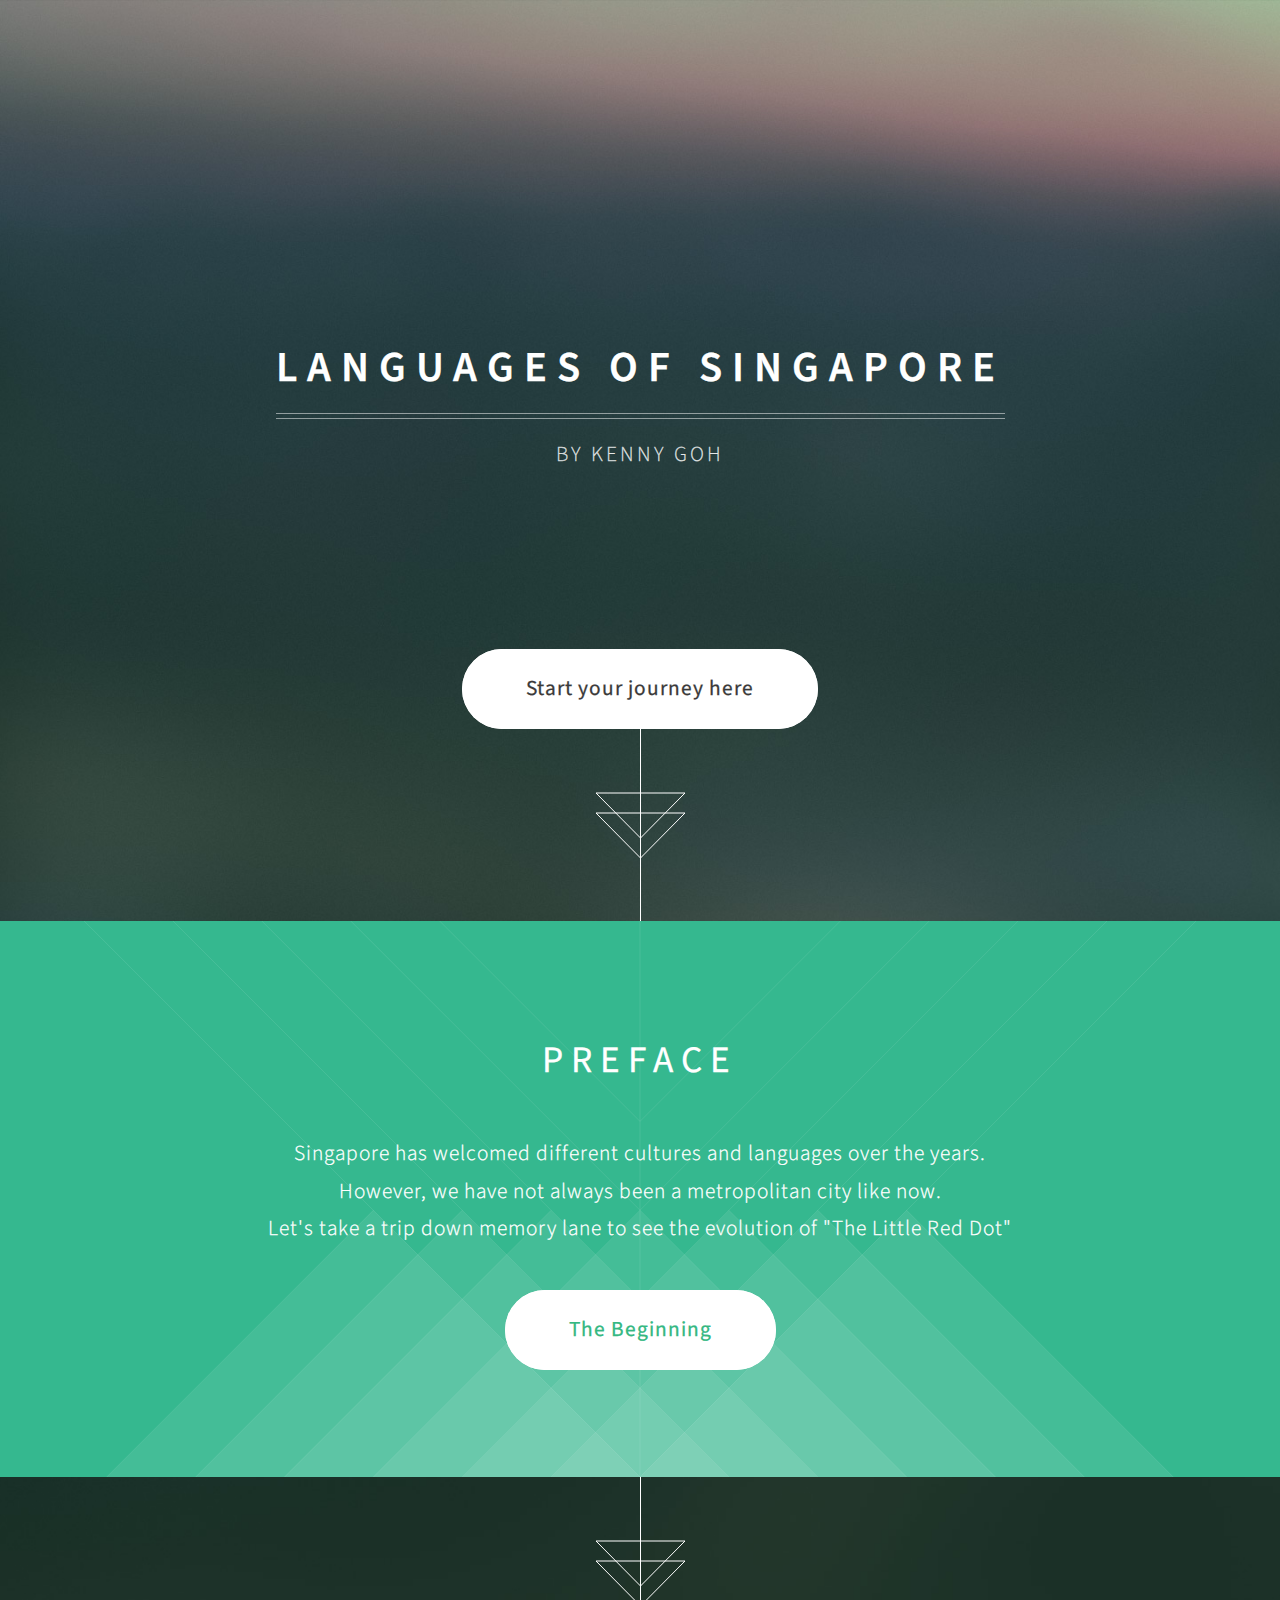
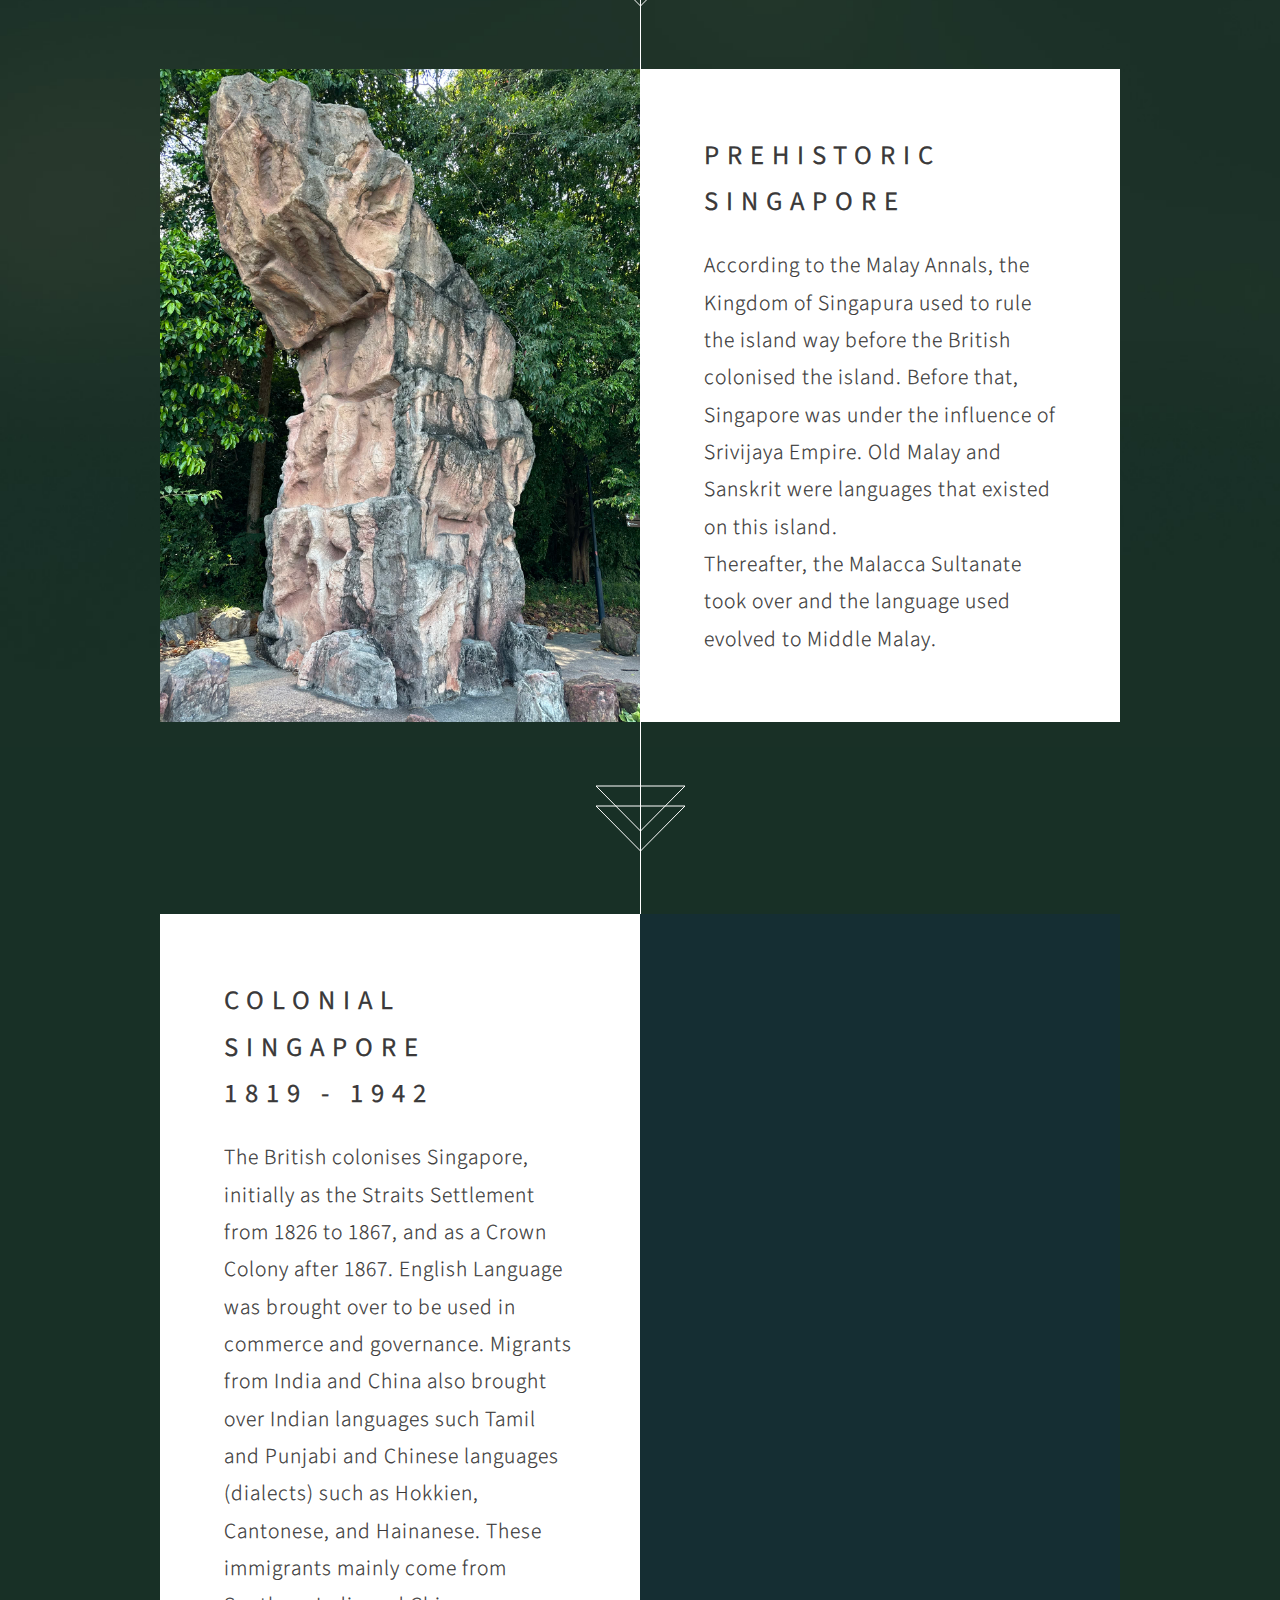
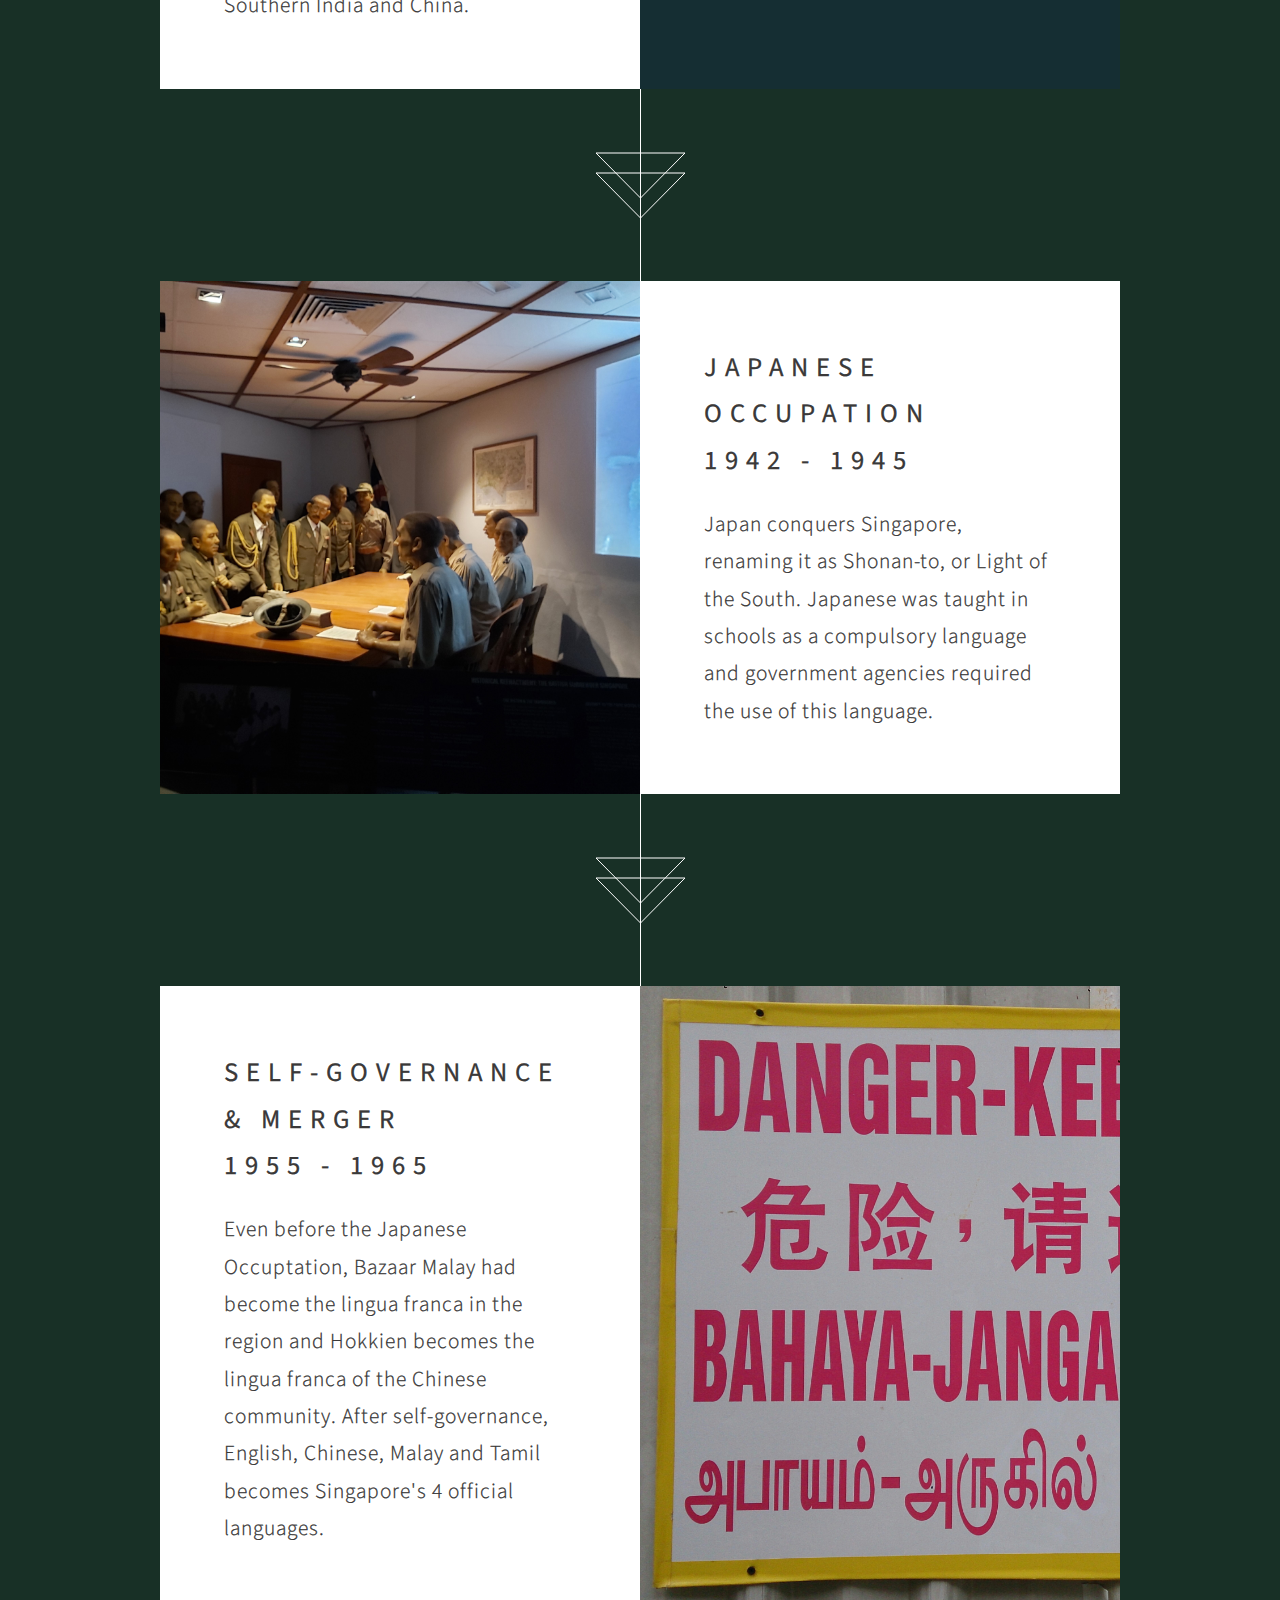
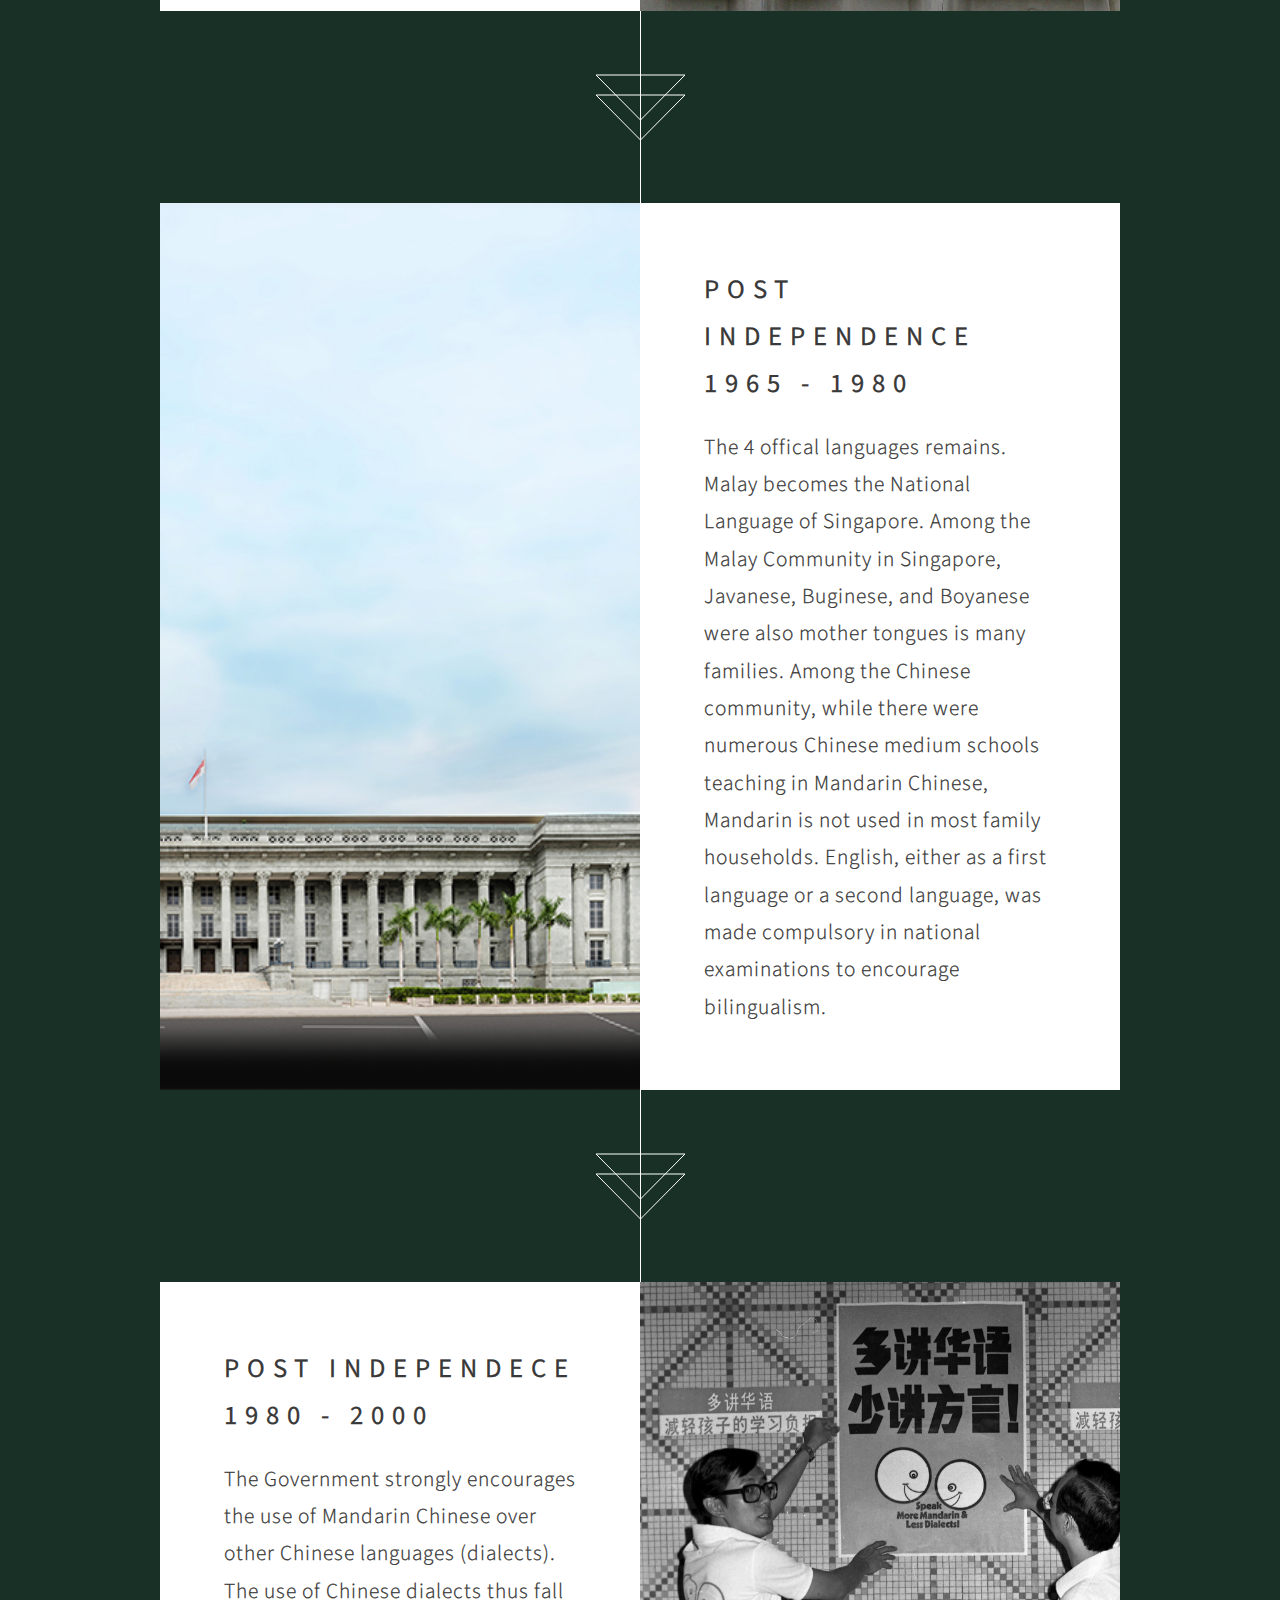
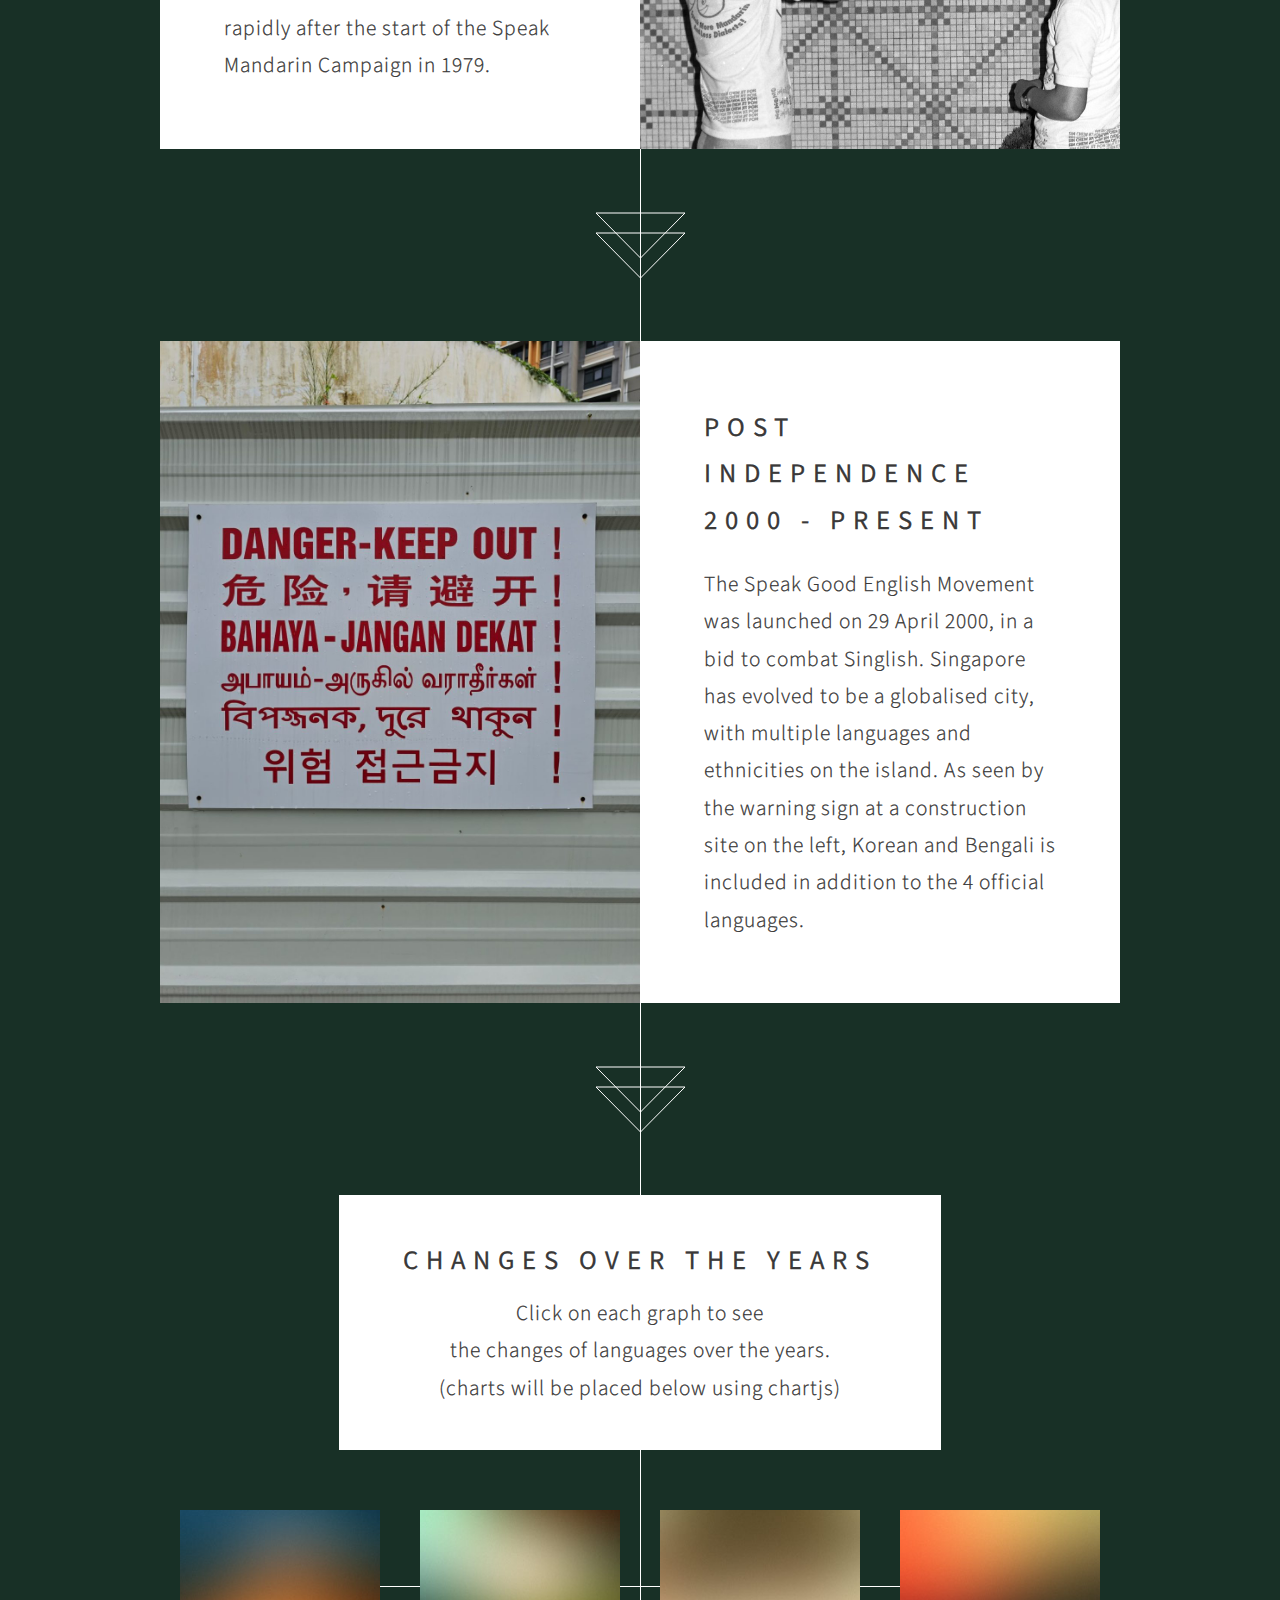
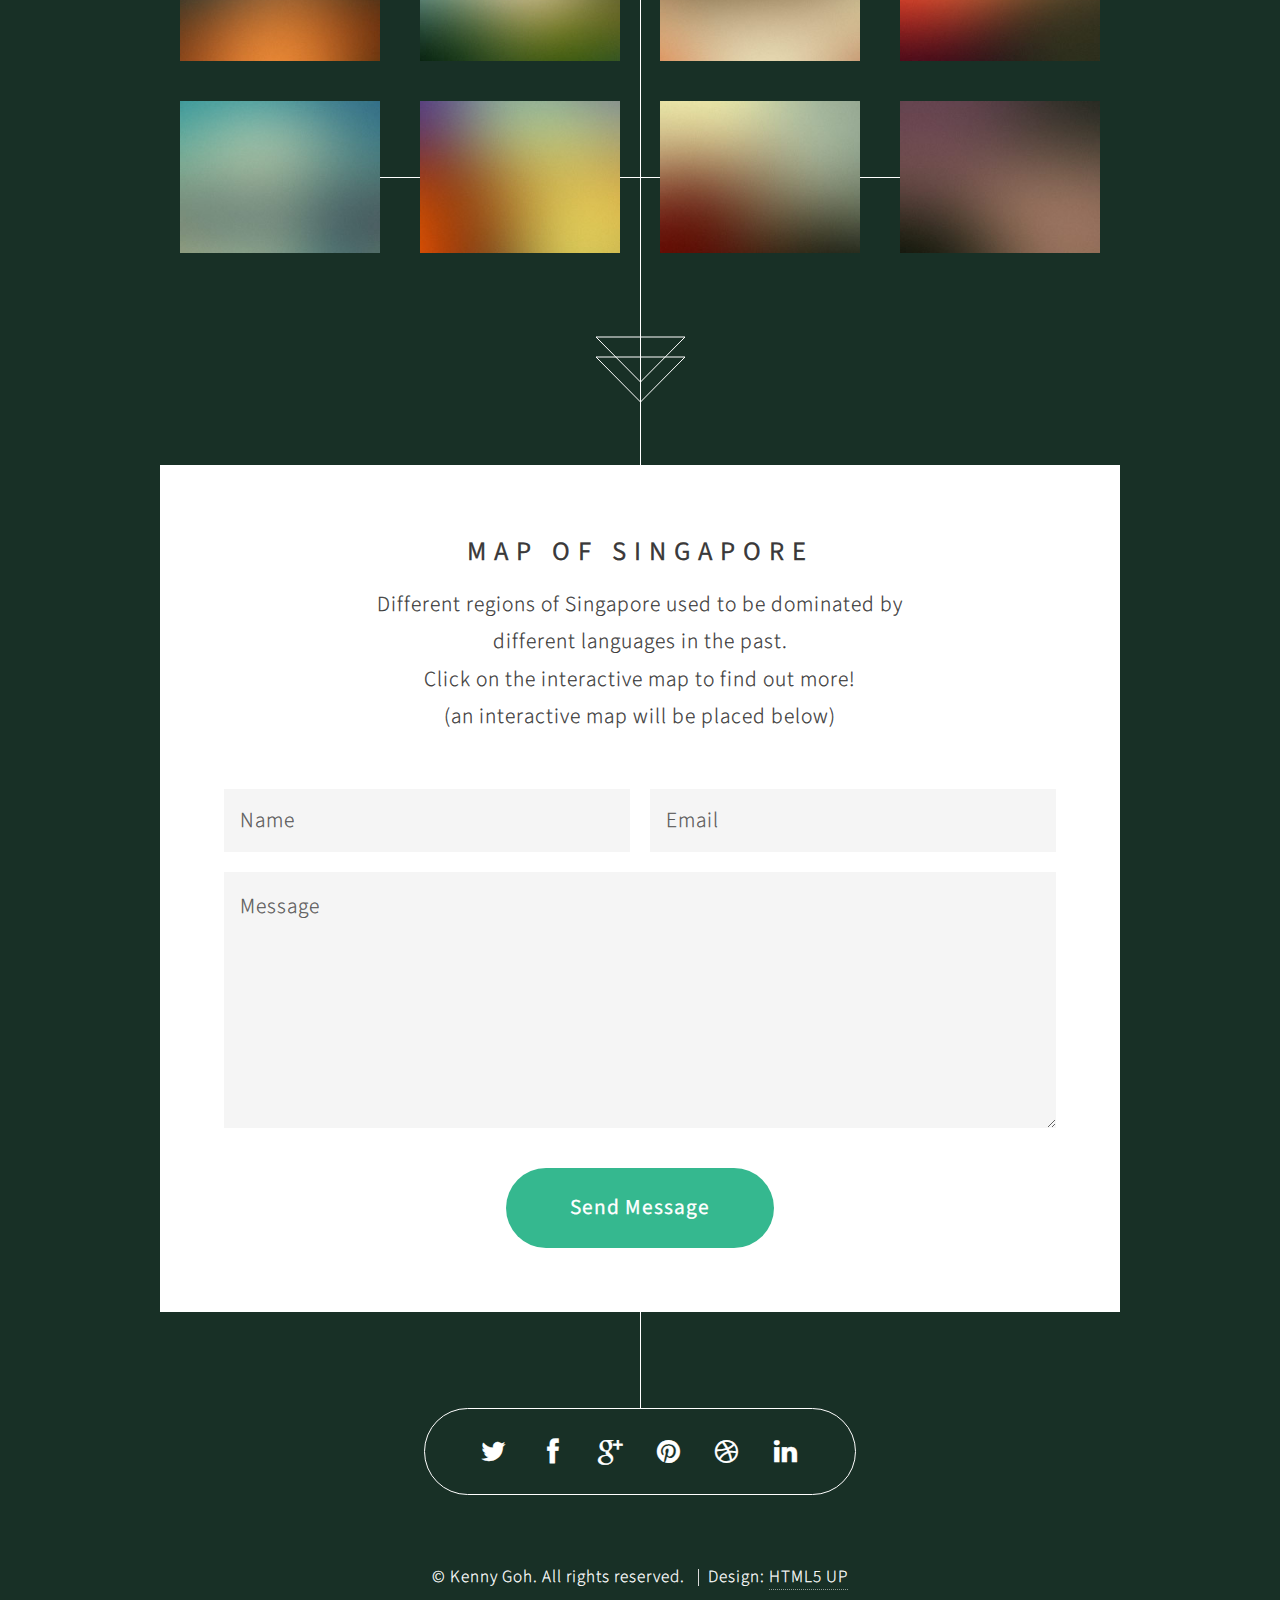
==== index.html @ cbe58ed5 "Add files via upload" ====
<!DOCTYPE HTML>
<html>
<head>
<title>Languages of Singapore</title>
<meta charset="utf-8">
<link href="http://fonts.googleapis.com/css?family=Source+Sans+Pro:300,400,600,300italic" rel="stylesheet" type="text/css">
<!--[if lte IE 8]>
<script src="css/ie/html5shiv.js"></script>
<![endif]-->
<script src="appscripts/jquery.min.js"></script>
<script src="appscripts/jquery.poptrox-2.2.js"></script>
<script src="appscripts/skel.min.js"></script>
<script src="appscripts/init.js"></script>
<noscript>
<link rel="stylesheet" href="css/skel-noscript.css">
<link rel="stylesheet" href="css/style.css">
</noscript>
<!--[if lte IE 8]>
<link rel="stylesheet" href="css/ie/v8.css">
<![endif]-->
</head>
<body>
<section id="header">
  <header>
    <h1>Languages of Singapore</h1>
    <p>By Kenny Goh</p>
  </header>
  <footer> <a href="#banner" class="button style2 scrolly">Start your journey here</a> </footer>
</section>
<section id="banner">
  <header>
    <h2> Preface </h2>
  </header>
  <p>Singapore has welcomed different cultures and languages over the years. <br>
    However, we have not always been a metropolitan city like now. <br>
    Let's take a trip down memory lane to see the evolution of "The Little Red Dot"</p>
  <footer> <a href="#first" class="button style2 scrolly">The Beginning</a> </footer>
</section>
<article id="first" class="container box style1 right"> <a href="#" class="image full"><img src="images/Long Ya Men.jpg" alt="Long Ya Men"></a>
  <div class="inner">
    <header>
      <h2>Prehistoric Singapore </h2>
    </header>
    <p> According to the Malay Annals, the Kingdom of Singapura used to rule the island way before the British colonised the island. Before that, Singapore was under the influence of Srivijaya Empire. Old Malay and Sanskrit were languages that existed on this island. <br>
    Thereafter, the Malacca Sultanate took over and the language used evolved to Middle Malay. </p>
  </div>
</article>
<article class="container box style1 left"> <a href="#" class="image full"><img src="images/barracks hotel.jpg" alt=""></a>
  <div class="inner">
    <header>
      <h2> Colonial Singapore <br>
        1819 - 1942</h2>
    </header>
    <p> The British colonises Singapore, initially as the Straits Settlement from 1826 to 1867, and as a Crown Colony after 1867. English Language was brought over to be used in commerce and governance. Migrants from India and China also brought over Indian languages such Tamil and Punjabi and Chinese languages (dialects) such as Hokkien, Cantonese, and Hainanese. These immigrants mainly come from Southern India and China. </p>
  </div>
</article>
<article id="first" class="container box style1 right"> <a href="#" class="image full"><img src="images/surrender.jpg" alt=""></a>
  <div class="inner">
    <header>
      <h2> Japanese Occupation <br>
      1942 - 1945 </h2>
    </header>
    <p> Japan conquers Singapore, renaming it as Shonan-to, or Light of the South. Japanese was taught in schools as a compulsory language and government agencies required the use of this language. </p>
  </div>
</article>
<article class="container box style1 left"> <a href="#" class="image full"><img src="images/Danger_sign_in_Singapore_2.jpg" alt="" class="image fit"></a>
  <div class="inner">
    <header>
      <h2> Self-governance & Merger <br>
        1955 - 1965 </h2>
    </header>
    <p> Even before the Japanese Occuptation, Bazaar Malay had become the lingua franca in the region and Hokkien becomes the lingua franca of the Chinese community. After self-governance, English, Chinese, Malay and Tamil becomes Singapore's 4 official languages. </p>
  </div>
</article>
<article id="first" class="container box style1 right"> <a href="#" class="image full"><img src="images/cityhall-nationalgallery-fi.jpg" alt=""></a>
  <div class="inner">
    <header>
      <h2> Post Independence <br>
      1965 - 1980 </h2>
    </header>
    <p>The 4 offical languages remains. Malay becomes the National Language of Singapore. Among the Malay Community in Singapore, Javanese, Buginese, and Boyanese were also mother tongues is many families. Among the Chinese community, while there were numerous Chinese medium schools teaching in Mandarin Chinese, Mandarin is not used in most family households. English, either as a first language or a second language, was made compulsory in national examinations to encourage bilingualism. </p>
  </div>
</article>
<article class="container box style1 left"> <a href="#" class="image full"><img src="images/SMC.jpg" alt=""></a>
  <div class="inner">
    <header>
      <h2> Post Independece <br>
        1980 - 2000</h2>
    </header>
    <p> The Government strongly encourages the use of Mandarin Chinese over other Chinese languages (dialects). The use of Chinese dialects thus fall rapidly after the start of the Speak Mandarin Campaign in 1979. </p>
  </div>
</article>
<article id="first" class="container box style1 right"> <a href="#" class="image full"><img src="images/Danger-Sign-1152x1536.jpg" alt=""></a>
  <div class="inner">
    <header>
      <h2> Post Independence <br>
      2000 - Present </h2>
    </header>
    <p> The Speak Good English Movement was launched on 29 April 2000, in a bid to combat Singlish. Singapore has evolved to be a globalised city, with multiple languages and ethnicities on the island. As seen by the warning sign at a construction site on the left, Korean and Bengali is included in addition to the 4 official languages. </p>
  </div>
</article>
<article class="container box style2">
  <header>
    <h2> Changes over the years </h2>
    <p>Click on each graph to see <br>
      the changes of languages over the years. <br>
    (charts will be placed below using chartjs) </p>
  </header>
  <div class="inner gallery">
    <div class="row flush">
      <div class="3u"><a href="images/fulls/01.jpg" class="image full"><img src="images/thumbs/01.jpg" alt="" title="Ad infinitum"></a></div>
      <div class="3u"><a href="images/fulls/02.jpg" class="image full"><img src="images/thumbs/02.jpg" alt="" title="Dressed in Clarity"></a></div>
      <div class="3u"><a href="images/fulls/03.jpg" class="image full"><img src="images/thumbs/03.jpg" alt="" title="Raven"></a></div>
      <div class="3u"><a href="images/fulls/04.jpg" class="image full"><img src="images/thumbs/04.jpg" alt="" title="I'll have a cup of Disneyland, please"></a></div>
    </div>
    <div class="row flush">
      <div class="3u"><a href="images/fulls/05.jpg" class="image full"><img src="images/thumbs/05.jpg" alt="" title="Cherish"></a></div>
      <div class="3u"><a href="images/fulls/06.jpg" class="image full"><img src="images/thumbs/06.jpg" alt="" title="Different."></a></div>
      <div class="3u"><a href="images/fulls/07.jpg" class="image full"><img src="images/thumbs/07.jpg" alt="" title="History was made here"></a></div>
      <div class="3u"><a href="images/fulls/08.jpg" class="image full"><img src="images/thumbs/08.jpg" alt="" title="People come and go and walk away"></a></div>
    </div>
  </div>
</article>
<article class="container box style3">
  <header>
    <h2> Map of Singapore</h2>
    <p>Different regions of Singapore used to be dominated by <br>
      different languages in the past. <br>
      Click on the interactive map to find out more! <br>
    (an interactive map will be placed below)</p>
  </header>
  <form action="#">
    <div class="row half">
      <div class="6u">
        <input type="text" class="text" name="name" placeholder="Name">
      </div>
      <div class="6u">
        <input type="text" class="text" name="email" placeholder="Email">
      </div>
    </div>
    <div class="row half">
      <div class="12u">
        <textarea name="message" placeholder="Message"></textarea>
      </div>
    </div>
    <div class="row">
      <div class="12u">
        <ul class="actions">
          <li><a href="#" class="button form">Send Message</a></li>
        </ul>
      </div>
    </div>
  </form>
</article>
<section id="footer">
  <ul class="icons">
    <li><a href="#" class="icon icon-twitter solo"><span>Twitter</span></a></li>
    <li><a href="#" class="icon icon-facebook solo"><span>Facebook</span></a></li>
    <li><a href="#" class="icon icon-google-plus solo"><span>Google+</span></a></li>
    <li><a href="#" class="icon icon-pinterest solo"><span>Pinterest</span></a></li>
    <li><a href="#" class="icon icon-dribbble solo"><span>Dribbble</span></a></li>
    <li><a href="#" class="icon icon-linkedin solo"><span>LinkedIn</span></a></li>
  </ul>
  <div class="copyright">
    <ul class="menu">
      <li>&copy; Kenny Goh. All rights reserved.</li>
      <li>Design: <a href="http://html5up.net/">HTML5 UP</a></li>
    </ul>
  </div>
</section>
</body>
</html>
---- css/skel-noscript.css ----
/* Resets (http://meyerweb.com/eric/tools/css/reset/ | v2.0 | 20110126 | License: none (public domain)) */

	html,body,div,span,applet,object,iframe,h1,h2,h3,h4,h5,h6,p,blockquote,pre,a,abbr,acronym,address,big,cite,code,del,dfn,em,img,ins,kbd,q,s,samp,small,strike,strong,sub,sup,tt,var,b,u,i,center,dl,dt,dd,ol,ul,li,fieldset,form,label,legend,table,caption,tbody,tfoot,thead,tr,th,td,article,aside,canvas,details,embed,figure,figcaption,footer,header,hgroup,menu,nav,output,ruby,section,summary,time,mark,audio,video{margin:0;padding:0;border:0;font-size:100%;font:inherit;vertical-align:baseline;}article,aside,details,figcaption,figure,footer,header,hgroup,menu,nav,section{display:block;}body{line-height:1;}ol,ul{list-style:none;}blockquote,q{quotes:none;}blockquote:before,blockquote:after,q:before,q:after{content:'';content:none;}table{border-collapse:collapse;border-spacing:0;}body{-webkit-text-size-adjust:none}

/* Box Model */

	*, *:before, *:after {
		-moz-box-sizing: border-box;
		-webkit-box-sizing: border-box;
		-o-box-sizing: border-box;
		-ms-box-sizing: border-box;
		box-sizing: border-box;
	}

/* Container */

	body {
		min-width: 1200px;
	}

	.container {
		width: 1200px;
		margin-left: auto;
		margin-right: auto;
	}

	/* Modifiers */
	
		.container.small {
			width: 900px;
		}

		.container.big {
			width: 100%;
			max-width: 1500px;
			min-width: 1200px;
		}

/* Grid */

	/* Cells */

		.\31 2u { width: 100% }
		.\31 1u { width: 91.6666666667% }
		.\31 0u { width: 83.3333333333% }
		.\39 u { width: 75% }
		.\38 u { width: 66.6666666667% }
		.\37 u { width: 58.3333333333% }
		.\36 u { width: 50% }
		.\35 u { width: 41.6666666667% }
		.\34 u { width: 33.3333333333% }
		.\33 u { width: 25% }
		.\32 u { width: 16.6666666667% }
		.\31 u { width: 8.3333333333% }
		.\-11u { margin-left: 91.6666666667% }
		.\-10u { margin-left: 83.3333333333% }
		.\-9u { margin-left: 75% }
		.\-8u { margin-left: 66.6666666667% }
		.\-7u { margin-left: 58.3333333333% }
		.\-6u { margin-left: 50% }
		.\-5u { margin-left: 41.6666666667% }
		.\-4u { margin-left: 33.3333333333% }
		.\-3u { margin-left: 25% }
		.\-2u { margin-left: 16.6666666667% }
		.\-1u { margin-left: 8.3333333333% }

		.row > * {
			padding: 50px 0 0 50px;
			float: left;
			-moz-box-sizing: border-box;
			-webkit-box-sizing: border-box;
			-o-box-sizing: border-box;
			-ms-box-sizing: border-box;
			box-sizing: border-box;
		}

		.row + .row > * {
			padding-top: 50px;
		}

		.row {
			margin-left: -50px;
		}

	/* Rows */

		.row:after {
			content: '';
			display: block;
			clear: both;
			height: 0;
		}

		.row:first-child > * {
			padding-top: 0;
		}

		.row > * {
			padding-top: 0;
		}

		/* Modifiers */

			/* Flush */

				.row.flush {
					margin-left: 0;
				}

				.row.flush > * {
					padding: 0 !important;
				}

			/* Quarter */

				.row.quarter > * {
					padding: 12.5px 0 0 12.5px;
				}

				.row.quarter + .row.quarter > * {
					padding-top: 12.5px;
				}

				.row.quarter {
					margin-left: -12.5px;
				}

			/* Half */

				.row.half > * {
					padding: 25px 0 0 25px;
				}

				.row.half + .row.half > * {
					padding-top: 25px;
				}

				.row.half {
					margin-left: -25px;
				}

			/* One and (a) Half */

				.row.oneandhalf > * {
					padding: 75px 0 0 75px;
				}

				.row.oneandhalf + .row.oneandhalf > * {
					padding-top: 75px;
				}

				.row.oneandhalf {
					margin-left: -75px;
				}

			/* Double */

				.row.double > * {
					padding: 100px 0 0 100px;
				}

				.row.double + .row.double > * {
					padding-top: 100px;
				}

				.row.double {
					margin-left: -100px;
				}
---- css/style.css ----
@charset 'UTF-8';

@font-face {
	font-family: 'FontAwesome';
	src: url('font/fontawesome-webfont.eot?v=3.2.1');
	src: url('font/fontawesome-webfont.eot?#iefix&v=3.2.1') format('embedded-opentype'), url('font/fontawesome-webfont.woff?v=3.2.1') format('woff'), url('font/fontawesome-webfont.ttf?v=3.2.1') format('truetype'), url('font/fontawesome-webfont.svg#fontawesomeregular?v=3.2.1') format('svg');
	font-weight: normal;
	font-style: normal;
}

/*
	Overflow 1.0 by HTML5 UP
	html5up.net | @n33co
	Free for personal and commercial use under the CCA 3.0 license (html5up.net/license)
*/

/*********************************************************************************/
/* Basic                                                                         */
/*********************************************************************************/

	body
	{
		background: #183026 url('../images/bg.jpg') no-repeat;
		background-size: cover;
		background-position: center 0;
		background-attachment: fixed;
	}

	body,input,textarea,select
	{
		font-family: 'Source Sans Pro', sans-serif;
		font-size: 18pt;
		line-height: 1.75em;
		font-weight: 300;
		letter-spacing: 1px;
		color: #3a3939;
		text-shadow: 0 0 0.5px rgba(58,57,57,0.25);
		-webkit-text-stroke: 0.25px;
	}

	h1,h2,h3,h4,h5,h6
	{
		font-weight: 400;
		text-transform: uppercase;
		line-height: 1.75em;
	}
	
		h1 a, h2 a, h3 a, h4 a, h5 a, h6 a
		{
			color: inherit;
			text-decoration: none;
		}
		
	h2
	{
		font-size: 1.25em;
		letter-spacing: 8px;
	}
	
	h3
	{
		font-size: 1em;
		letter-spacing: 5px;
	}
		
	strong, b
	{
		font-weight: 400;
	}
	
	em, i
	{
		font-style: italic;
	}

	a
	{
		color: #35b88f;
		text-shadow: 0 0 0.5px rgba(53,184,143,0.25);
		-moz-transition: border-color 0.35s ease-in-out, color 0.35s ease-in-out;
		-webkit-transition: border-color 0.35s ease-in-out, color 0.35s ease-in-out;
		-o-transition: border-color 0.35s ease-in-out, color 0.35s ease-in-out;
		-ms-transition: border-color 0.35s ease-in-out, color 0.35s ease-in-out;
		transition: border-color 0.35s ease-in-out, color 0.35s ease-in-out;
		text-decoration: none;
		border-bottom: dotted 1px rgba(53,184,143,0.5);
	}
	
		a:hover
		{
			border-bottom-color: rgba(53,184,143,0);
		}

	sub
	{
		position: relative;
		top: 0.5em;
		font-size: 0.8em;
	}
	
	sup
	{
		position: relative;
		top: -0.5em;
		font-size: 0.8em;
	}
	
	hr
	{
		border: 0;
		border-top: solid 1px #dad9d9;
		margin: 2em 0 2em 0;
	}
	
	blockquote
	{
		border-left: solid 0.5em #eae9e9;
		padding: 1em 0 1em 2em;
		font-style: italic;
	}
	
	p, ul, ol, dl, table
	{
		margin-bottom: 1em;
	}

	header
	{
		margin-bottom: 1em;
	}
	
		header p
		{
			display: block;
			margin: 0.5em 0 0 0;
			padding: 0 0 1.5em 0;
		}
		
	footer
	{
		margin-top: 1em;
	}

	br.clear
	{
		clear: both;
	}

	/* Sections/Articles */
	
		section,
		article
		{
			margin-bottom: 3em;
		}
		
		section > :last-child,
		article > :last-child
		{
			margin-bottom: 0;
		}

		section:last-child,
		article:last-child
		{
			margin-bottom: 0;
		}

		.row > section,
		.row > article
		{
			margin-bottom: 0;
		}

	/* Images */

		.image
		{
			display: inline-block;
			border: 0;
		}
		
			.image img
			{
				display: block;
				width: 100%;
			}

			.image.featured
			{
				display: block;
				width: 100%;
				margin: 0 0 2em 0;
			}
			
			.image.full
			{
				display: block;
				width: 100%;
			}
			
			.image.left
			{
				float: left;
				margin: 0 2em 2em 0;
			}
			
			.image.centered
			{
				display: block;
				margin: 0 0 2em 0;
			}

				.image.centered img
				{
					margin: 0 auto;
					width: auto;
				}

	/* Lists */

		ul.default
		{
			list-style: disc;
			padding-left: 1em;
		}
		
			ul.default li
			{
				padding-left: 1.5em;
				margin-top: 1.5em;
			}		
			
			ul.default li:first-child
			{
				margin-top: 0;
			}

		ul.icons
		{
			cursor: default;
		}	
		
			ul.icons li
			{
				display: inline-block;
			}
			
				ul.icons a
				{
					display: inline-block;
					width: 2.5em;
					height: 2.5em;
					line-height: 2.5em;
					text-align: center;
					border: 0;
				}

		ul.menu
		{
			cursor: default;
		}
		
			ul.menu li
			{
				display: inline-block;
				line-height: 1em;
				border-left: solid 1px #dad9d9;
				padding: 0 0 0 0.5em;
				margin: 0 0 0 0.5em;
			}
			
			ul.menu li:first-child
			{
				border-left: 0;
				padding-left: 0;
				margin-left: 0;
			}

		ul.actions
		{
			cursor: default;
		}
		
			ul.actions li
			{
				display: inline-block;
				margin: 0 0 0 0.5em;
			}
			
			ul.actions li:first-child
			{
				margin-left: 0;
			}

		ol.default
		{
			list-style: decimal;
			padding-left: 1.25em;
		}

			ol.default li
			{
				padding-left: 1.25em;
				margin-top: 1.5em;
			}

			ul.default li:first-child
			{
				margin-top: 0;
			}

	/* Forms */

		form
		{
		}
		
			form label
			{
				display: block;
				margin: 0 0 0.5em 0;
			}
		
			form input.button,
			form input.text,
			form select,
			form textarea
			{
				-webkit-appearance: none;
				display: block;
				border: 0;
				background: #f5f5f5;
				width: 100%;
				padding: 0.75em;
				-moz-transition: background-color 0.35s ease-in-out;
				-webkit-transition: background-color 0.35s ease-in-out;
				-o-transition: background-color 0.35s ease-in-out;
				-ms-transition: background-color 0.35s ease-in-out;
				transition: background-color 0.35s ease-in-out;
			}

				form input.text:focus,
				form select:focus,
				form textarea:focus
				{
					background: #f2f2f2;
				}
				
				form textarea
				{
					min-height: 12em;
				}

				form .formerize-placeholder
				{
					color: #5a5959 !important;
				}

				form ::-webkit-input-placeholder
				{
					color: #5a5959 !important;
				}

				form :-moz-placeholder
				{
					color: #5a5959 !important;
				}

				form ::-moz-placeholder
				{
					color: #5a5959 !important;
				}

				form :-ms-input-placeholder
				{
					color: #5a5959 !important;
				}

				form ::-moz-focus-inner
				{
					border: 0;
				}

			form input.text,
			form select
			{
				line-height: 1em;
			}

			form ul.actions
			{
				margin-bottom: 0;
				text-align: center;
			}
			
	/* Tables */
	
		.table-wrapper
		{
			width: 100%;
			overflow-x: auto;
			-webkit-overflow-scrolling: touch;
		}
	
		table
		{
			width: 100%;
		}
		
			table.default
			{
				width: 100%;
			}
			
				table.default tbody tr
				{
					border-top: solid 1px #eae9e9;
				}

				table.default tbody tr:first-child
				{
					border-top: 0;
				}
				
				table.default td
				{
					padding: 0.75em 1.25em 0.75em 1.25em;
				}
				
				table.default th
				{
					text-align: left;
					font-weight: 400;
					padding: 0.75em 1.25em 0.75em 1.25em;
				}
			
				table.default thead
				{
					background: #f5f5f5;
				}
				
				table.default tfoot
				{
				}
				
				table.default tbody
				{
				}

	/* Buttons */
		
		.button
		{
			position: relative;
			display: inline-block;
			border: 0;
			background: #35b88f;
			color: #fff;
			text-shadow: 0 0 0.5px rgba(255,255,255,0.25);
			cursor: pointer;
			text-decoration: none;
			outline: 0;
			padding: 1em 3em 1em 3em;
			text-align: center;
			border-radius: 3em;
			font-weight: 400;
			-moz-transition: background-color 0.35s ease-in-out, color 0.35s ease-in-out;
			-webkit-transition: background-color 0.35s ease-in-out, color 0.35s ease-in-out;
			-o-transition: background-color 0.35s ease-in-out, color 0.35s ease-in-out;
			-ms-transition: background-color 0.35s ease-in-out, color 0.35s ease-in-out;
			transition: background-color 0.35s ease-in-out, color 0.35s ease-in-out;
		}

			.button:hover
			{
				background: #45c89f;
			}
		
			.button.style2
			{
				color: #3a3939;
				background: #fff;
				box-shadow: inset 0 0 0 1px #fff;
			}

				.button.style2:hover
				{
					background: rgba(255,255,255,0.1);
					color: #fff !important;
					text-shadow: 0 0 0.5px rgba(255,255,255,0.25) !important;
				}
				
				.button.style2:active
				{
				}
				
			.button.style3
			{
				background: none;
				color: #3a3939;
				box-shadow: inset 0 0 0 1px #dad9d9;
			}
			
				.button.style3:hover
				{
					background: rgba(58,57,57,0.025);
				}

	/* Box */

		.box
		{
			position: relative;
			margin-top: 9em;
			margin-bottom: 0;
		}
		
			.box:after
			{
				content: '';
				display: block;
				position: absolute;
				top: -9em;
				left: 50%;
				height: 9em;
				border-left: solid 1px #fff;
			}
		
			.box:before
			{
				content: '';
				display: block;
				width: 90px;
				height: 66px;
				position: absolute;
				left: 50%;
				top: -4.5em;
				margin-left: -45px;
				margin-top: -33px;
				background: url('images/arrow.svg') no-repeat;
			}
		
			.box :last-child
			{
				margin-bottom: 0;
			}
		
			.box.style1
			{
				background: #fff;
				padding: 3em;
			}
			
				.box.style1 .image
				{
					display: block;
					position: absolute;
					top: 0;
					width: 50%;
					height: 100%;
					background: #152E33;
					overflow: hidden;
				}

					.box.style1 .image img
					{
						position: absolute;
						top: 0;
						height: 100%;
						width: auto;
					}

				.box.style1 .inner
				{
				}

					.box.style1 .inner > :last-child
					{
						margin: 0;
					}
				
				.box.style1.right
				{
				}

					.box.style1.right .image
					{
						left: 0;
					}

						.box.style1.right .image img
						{
							right: 0;
						}
					
					.box.style1.right .inner
					{
						margin-left: 50%;
						padding-left: 3em;
					}
				
				.box.style1.left
				{
				}

					.box.style1.left .image
					{
						right: 0;
					}
					
						.box.style1.left .image img
						{
							left: 0;
						}
					
					.box.style1.left .inner
					{
						margin-right: 50%;
						padding-right: 3em;
					}

			.box.style2
			{
				text-align: center;
			}

				.box.style2 header
				{
					display: inline-block;
					background: #fff;
					padding: 2em 3em 2em 3em;
					margin: 0;
				}

					.box.style2 header p
					{
						padding: 0;
					}
				
				.box.style2 .inner
				{
					position: relative;
					padding: 40px 0 0px 0;
				}

					.box.style2 .inner:after
					{
						content: '';
						display: block;
						position: absolute;
						top: 0;
						left: 50%;
						height: 100%;
						border-left: solid 1px #fff;
					}
					
					.box.style2 .inner .row
					{
						position: relative;
					}
					
						.box.style2 .inner .row:before
						{
							content: '';
							display: block;
							position: absolute;
							top: 50%;
							left: 20px;
							width: -moz-calc(100% - 40px);
							width: -webkit-calc(100% - 40px);
							width: -o-calc(100% - 40px);
							width: -ms-calc(100% - 40px);
							width: calc(100% - 40px);
							border-bottom: solid 1px #fff;
						}

					.box.style2 .inner .image
					{
						position: relative;
						z-index: 1;
						padding: 20px;
					}

			.box.style3
			{
				background: #fff;
				padding: 3em;
			}
			
				.box.style3 header
				{
					text-align: center;
				}

/*********************************************************************************/
/* Icons                                                                         */
/* Powered by Font Awesome by Dave Gandy | http://fontawesome.io                 */
/* Licensed under the SIL OFL 1.1 (font), MIT (CSS)                              */
/*********************************************************************************/

	.icon
	{
		text-decoration: none;
	}

		.icon.solo
		{
		}

			.icon.solo span
			{
				display: none;
			}

		.icon:before
		{
			font-family: FontAwesome;
			font-size: 1.25em;
			text-decoration: none;
			font-weight: normal;
			font-style: normal;
			-webkit-text-rendering: optimizeLegibility;
			-moz-text-rendering: optimizeLegibility;
			-ms-text-rendering: optimizeLegibility;
			-o-text-rendering: optimizeLegibility;
			text-rendering: optimizeLegibility;
			-webkit-font-smoothing: antialiased;
			-moz-font-smoothing: antialiased;
			-ms-font-smoothing: antialiased;
			-o-font-smoothing: antialiased;
			font-smoothing: antialiased;
		}

		.icon-glass:before{content:"\f000";}
		.icon-music:before{content:"\f001";}
		.icon-search:before{content:"\f002";}
		.icon-envelope-alt:before{content:"\f003";}
		.icon-heart:before{content:"\f004";}
		.icon-star:before{content:"\f005";}
		.icon-star-empty:before{content:"\f006";}
		.icon-user:before{content:"\f007";}
		.icon-film:before{content:"\f008";}
		.icon-th-large:before{content:"\f009";}
		.icon-th:before{content:"\f00a";}
		.icon-th-list:before{content:"\f00b";}
		.icon-ok:before{content:"\f00c";}
		.icon-remove:before{content:"\f00d";}
		.icon-zoom-in:before{content:"\f00e";}
		.icon-zoom-out:before{content:"\f010";}
		.icon-power-off:before,.icon-off:before{content:"\f011";}
		.icon-signal:before{content:"\f012";}
		.icon-gear:before,.icon-cog:before{content:"\f013";}
		.icon-trash:before{content:"\f014";}
		.icon-home:before{content:"\f015";}
		.icon-file-alt:before{content:"\f016";}
		.icon-time:before{content:"\f017";}
		.icon-road:before{content:"\f018";}
		.icon-download-alt:before{content:"\f019";}
		.icon-download:before{content:"\f01a";}
		.icon-upload:before{content:"\f01b";}
		.icon-inbox:before{content:"\f01c";}
		.icon-play-circle:before{content:"\f01d";}
		.icon-rotate-right:before,.icon-repeat:before{content:"\f01e";}
		.icon-refresh:before{content:"\f021";}
		.icon-list-alt:before{content:"\f022";}
		.icon-lock:before{content:"\f023";}
		.icon-flag:before{content:"\f024";}
		.icon-headphones:before{content:"\f025";}
		.icon-volume-off:before{content:"\f026";}
		.icon-volume-down:before{content:"\f027";}
		.icon-volume-up:before{content:"\f028";}
		.icon-qrcode:before{content:"\f029";}
		.icon-barcode:before{content:"\f02a";}
		.icon-tag:before{content:"\f02b";}
		.icon-tags:before{content:"\f02c";}
		.icon-book:before{content:"\f02d";}
		.icon-bookmark:before{content:"\f02e";}
		.icon-print:before{content:"\f02f";}
		.icon-camera:before{content:"\f030";}
		.icon-font:before{content:"\f031";}
		.icon-bold:before{content:"\f032";}
		.icon-italic:before{content:"\f033";}
		.icon-text-height:before{content:"\f034";}
		.icon-text-width:before{content:"\f035";}
		.icon-align-left:before{content:"\f036";}
		.icon-align-center:before{content:"\f037";}
		.icon-align-right:before{content:"\f038";}
		.icon-align-justify:before{content:"\f039";}
		.icon-list:before{content:"\f03a";}
		.icon-indent-left:before{content:"\f03b";}
		.icon-indent-right:before{content:"\f03c";}
		.icon-facetime-video:before{content:"\f03d";}
		.icon-picture:before{content:"\f03e";}
		.icon-pencil:before{content:"\f040";}
		.icon-map-marker:before{content:"\f041";}
		.icon-adjust:before{content:"\f042";}
		.icon-tint:before{content:"\f043";}
		.icon-edit:before{content:"\f044";}
		.icon-share:before{content:"\f045";}
		.icon-check:before{content:"\f046";}
		.icon-move:before{content:"\f047";}
		.icon-step-backward:before{content:"\f048";}
		.icon-fast-backward:before{content:"\f049";}
		.icon-backward:before{content:"\f04a";}
		.icon-play:before{content:"\f04b";}
		.icon-pause:before{content:"\f04c";}
		.icon-stop:before{content:"\f04d";}
		.icon-forward:before{content:"\f04e";}
		.icon-fast-forward:before{content:"\f050";}
		.icon-step-forward:before{content:"\f051";}
		.icon-eject:before{content:"\f052";}
		.icon-chevron-left:before{content:"\f053";}
		.icon-chevron-right:before{content:"\f054";}
		.icon-plus-sign:before{content:"\f055";}
		.icon-minus-sign:before{content:"\f056";}
		.icon-remove-sign:before{content:"\f057";}
		.icon-ok-sign:before{content:"\f058";}
		.icon-question-sign:before{content:"\f059";}
		.icon-info-sign:before{content:"\f05a";}
		.icon-screenshot:before{content:"\f05b";}
		.icon-remove-circle:before{content:"\f05c";}
		.icon-ok-circle:before{content:"\f05d";}
		.icon-ban-circle:before{content:"\f05e";}
		.icon-arrow-left:before{content:"\f060";}
		.icon-arrow-right:before{content:"\f061";}
		.icon-arrow-up:before{content:"\f062";}
		.icon-arrow-down:before{content:"\f063";}
		.icon-mail-forward:before,.icon-share-alt:before{content:"\f064";}
		.icon-resize-full:before{content:"\f065";}
		.icon-resize-small:before{content:"\f066";}
		.icon-plus:before{content:"\f067";}
		.icon-minus:before{content:"\f068";}
		.icon-asterisk:before{content:"\f069";}
		.icon-exclamation-sign:before{content:"\f06a";}
		.icon-gift:before{content:"\f06b";}
		.icon-leaf:before{content:"\f06c";}
		.icon-fire:before{content:"\f06d";}
		.icon-eye-open:before{content:"\f06e";}
		.icon-eye-close:before{content:"\f070";}
		.icon-warning-sign:before{content:"\f071";}
		.icon-plane:before{content:"\f072";}
		.icon-calendar:before{content:"\f073";}
		.icon-random:before{content:"\f074";}
		.icon-comment:before{content:"\f075";}
		.icon-magnet:before{content:"\f076";}
		.icon-chevron-up:before{content:"\f077";}
		.icon-chevron-down:before{content:"\f078";}
		.icon-retweet:before{content:"\f079";}
		.icon-shopping-cart:before{content:"\f07a";}
		.icon-folder-close:before{content:"\f07b";}
		.icon-folder-open:before{content:"\f07c";}
		.icon-resize-vertical:before{content:"\f07d";}
		.icon-resize-horizontal:before{content:"\f07e";}
		.icon-bar-chart:before{content:"\f080";}
		.icon-twitter-sign:before{content:"\f081";}
		.icon-facebook-sign:before{content:"\f082";}
		.icon-camera-retro:before{content:"\f083";}
		.icon-key:before{content:"\f084";}
		.icon-gears:before,.icon-cogs:before{content:"\f085";}
		.icon-comments:before{content:"\f086";}
		.icon-thumbs-up-alt:before{content:"\f087";}
		.icon-thumbs-down-alt:before{content:"\f088";}
		.icon-star-half:before{content:"\f089";}
		.icon-heart-empty:before{content:"\f08a";}
		.icon-signout:before{content:"\f08b";}
		.icon-linkedin-sign:before{content:"\f08c";}
		.icon-pushpin:before{content:"\f08d";}
		.icon-external-link:before{content:"\f08e";}
		.icon-signin:before{content:"\f090";}
		.icon-trophy:before{content:"\f091";}
		.icon-github-sign:before{content:"\f092";}
		.icon-upload-alt:before{content:"\f093";}
		.icon-lemon:before{content:"\f094";}
		.icon-phone:before{content:"\f095";}
		.icon-unchecked:before,.icon-check-empty:before{content:"\f096";}
		.icon-bookmark-empty:before{content:"\f097";}
		.icon-phone-sign:before{content:"\f098";}
		.icon-twitter:before{content:"\f099";}
		.icon-facebook:before{content:"\f09a";}
		.icon-github:before{content:"\f09b";}
		.icon-unlock:before{content:"\f09c";}
		.icon-credit-card:before{content:"\f09d";}
		.icon-rss:before{content:"\f09e";}
		.icon-hdd:before{content:"\f0a0";}
		.icon-bullhorn:before{content:"\f0a1";}
		.icon-bell:before{content:"\f0a2";}
		.icon-certificate:before{content:"\f0a3";}
		.icon-hand-right:before{content:"\f0a4";}
		.icon-hand-left:before{content:"\f0a5";}
		.icon-hand-up:before{content:"\f0a6";}
		.icon-hand-down:before{content:"\f0a7";}
		.icon-circle-arrow-left:before{content:"\f0a8";}
		.icon-circle-arrow-right:before{content:"\f0a9";}
		.icon-circle-arrow-up:before{content:"\f0aa";}
		.icon-circle-arrow-down:before{content:"\f0ab";}
		.icon-globe:before{content:"\f0ac";}
		.icon-wrench:before{content:"\f0ad";}
		.icon-tasks:before{content:"\f0ae";}
		.icon-filter:before{content:"\f0b0";}
		.icon-briefcase:before{content:"\f0b1";}
		.icon-fullscreen:before{content:"\f0b2";}
		.icon-group:before{content:"\f0c0";}
		.icon-link:before{content:"\f0c1";}
		.icon-cloud:before{content:"\f0c2";}
		.icon-beaker:before{content:"\f0c3";}
		.icon-cut:before{content:"\f0c4";}
		.icon-copy:before{content:"\f0c5";}
		.icon-paperclip:before,.icon-paper-clip:before{content:"\f0c6";}
		.icon-save:before{content:"\f0c7";}
		.icon-sign-blank:before{content:"\f0c8";}
		.icon-reorder:before{content:"\f0c9";}
		.icon-list-ul:before{content:"\f0ca";}
		.icon-list-ol:before{content:"\f0cb";}
		.icon-strikethrough:before{content:"\f0cc";}
		.icon-underline:before{content:"\f0cd";}
		.icon-table:before{content:"\f0ce";}
		.icon-magic:before{content:"\f0d0";}
		.icon-truck:before{content:"\f0d1";}
		.icon-pinterest:before{content:"\f0d2";}
		.icon-pinterest-sign:before{content:"\f0d3";}
		.icon-google-plus-sign:before{content:"\f0d4";}
		.icon-google-plus:before{content:"\f0d5";}
		.icon-money:before{content:"\f0d6";}
		.icon-caret-down:before{content:"\f0d7";}
		.icon-caret-up:before{content:"\f0d8";}
		.icon-caret-left:before{content:"\f0d9";}
		.icon-caret-right:before{content:"\f0da";}
		.icon-columns:before{content:"\f0db";}
		.icon-sort:before{content:"\f0dc";}
		.icon-sort-down:before{content:"\f0dd";}
		.icon-sort-up:before{content:"\f0de";}
		.icon-envelope:before{content:"\f0e0";}
		.icon-linkedin:before{content:"\f0e1";}
		.icon-rotate-left:before,.icon-undo:before{content:"\f0e2";}
		.icon-legal:before{content:"\f0e3";}
		.icon-dashboard:before{content:"\f0e4";}
		.icon-comment-alt:before{content:"\f0e5";}
		.icon-comments-alt:before{content:"\f0e6";}
		.icon-bolt:before{content:"\f0e7";}
		.icon-sitemap:before{content:"\f0e8";}
		.icon-umbrella:before{content:"\f0e9";}
		.icon-paste:before{content:"\f0ea";}
		.icon-lightbulb:before{content:"\f0eb";}
		.icon-exchange:before{content:"\f0ec";}
		.icon-cloud-download:before{content:"\f0ed";}
		.icon-cloud-upload:before{content:"\f0ee";}
		.icon-user-md:before{content:"\f0f0";}
		.icon-stethoscope:before{content:"\f0f1";}
		.icon-suitcase:before{content:"\f0f2";}
		.icon-bell-alt:before{content:"\f0f3";}
		.icon-coffee:before{content:"\f0f4";}
		.icon-food:before{content:"\f0f5";}
		.icon-file-text-alt:before{content:"\f0f6";}
		.icon-building:before{content:"\f0f7";}
		.icon-hospital:before{content:"\f0f8";}
		.icon-ambulance:before{content:"\f0f9";}
		.icon-medkit:before{content:"\f0fa";}
		.icon-fighter-jet:before{content:"\f0fb";}
		.icon-beer:before{content:"\f0fc";}
		.icon-h-sign:before{content:"\f0fd";}
		.icon-plus-sign-alt:before{content:"\f0fe";}
		.icon-double-angle-left:before{content:"\f100";}
		.icon-double-angle-right:before{content:"\f101";}
		.icon-double-angle-up:before{content:"\f102";}
		.icon-double-angle-down:before{content:"\f103";}
		.icon-angle-left:before{content:"\f104";}
		.icon-angle-right:before{content:"\f105";}
		.icon-angle-up:before{content:"\f106";}
		.icon-angle-down:before{content:"\f107";}
		.icon-desktop:before{content:"\f108";}
		.icon-laptop:before{content:"\f109";}
		.icon-tablet:before{content:"\f10a";}
		.icon-mobile-phone:before{content:"\f10b";}
		.icon-circle-blank:before{content:"\f10c";}
		.icon-quote-left:before{content:"\f10d";}
		.icon-quote-right:before{content:"\f10e";}
		.icon-spinner:before{content:"\f110";}
		.icon-circle:before{content:"\f111";}
		.icon-mail-reply:before,.icon-reply:before{content:"\f112";}
		.icon-github-alt:before{content:"\f113";}
		.icon-folder-close-alt:before{content:"\f114";}
		.icon-folder-open-alt:before{content:"\f115";}
		.icon-expand-alt:before{content:"\f116";}
		.icon-collapse-alt:before{content:"\f117";}
		.icon-smile:before{content:"\f118";}
		.icon-frown:before{content:"\f119";}
		.icon-meh:before{content:"\f11a";}
		.icon-gamepad:before{content:"\f11b";}
		.icon-keyboard:before{content:"\f11c";}
		.icon-flag-alt:before{content:"\f11d";}
		.icon-flag-checkered:before{content:"\f11e";}
		.icon-terminal:before{content:"\f120";}
		.icon-code:before{content:"\f121";}
		.icon-reply-all:before{content:"\f122";}
		.icon-mail-reply-all:before{content:"\f122";}
		.icon-star-half-full:before,.icon-star-half-empty:before{content:"\f123";}
		.icon-location-arrow:before{content:"\f124";}
		.icon-crop:before{content:"\f125";}
		.icon-code-fork:before{content:"\f126";}
		.icon-unlink:before{content:"\f127";}
		.icon-question:before{content:"\f128";}
		.icon-info:before{content:"\f129";}
		.icon-exclamation:before{content:"\f12a";}
		.icon-superscript:before{content:"\f12b";}
		.icon-subscript:before{content:"\f12c";}
		.icon-eraser:before{content:"\f12d";}
		.icon-puzzle-piece:before{content:"\f12e";}
		.icon-microphone:before{content:"\f130";}
		.icon-microphone-off:before{content:"\f131";}
		.icon-shield:before{content:"\f132";}
		.icon-calendar-empty:before{content:"\f133";}
		.icon-fire-extinguisher:before{content:"\f134";}
		.icon-rocket:before{content:"\f135";}
		.icon-maxcdn:before{content:"\f136";}
		.icon-chevron-sign-left:before{content:"\f137";}
		.icon-chevron-sign-right:before{content:"\f138";}
		.icon-chevron-sign-up:before{content:"\f139";}
		.icon-chevron-sign-down:before{content:"\f13a";}
		.icon-html5:before{content:"\f13b";}
		.icon-css3:before{content:"\f13c";}
		.icon-anchor:before{content:"\f13d";}
		.icon-unlock-alt:before{content:"\f13e";}
		.icon-bullseye:before{content:"\f140";}
		.icon-ellipsis-horizontal:before{content:"\f141";}
		.icon-ellipsis-vertical:before{content:"\f142";}
		.icon-rss-sign:before{content:"\f143";}
		.icon-play-sign:before{content:"\f144";}
		.icon-ticket:before{content:"\f145";}
		.icon-minus-sign-alt:before{content:"\f146";}
		.icon-check-minus:before{content:"\f147";}
		.icon-level-up:before{content:"\f148";}
		.icon-level-down:before{content:"\f149";}
		.icon-check-sign:before{content:"\f14a";}
		.icon-edit-sign:before{content:"\f14b";}
		.icon-external-link-sign:before{content:"\f14c";}
		.icon-share-sign:before{content:"\f14d";}
		.icon-compass:before{content:"\f14e";}
		.icon-collapse:before{content:"\f150";}
		.icon-collapse-top:before{content:"\f151";}
		.icon-expand:before{content:"\f152";}
		.icon-euro:before,.icon-eur:before{content:"\f153";}
		.icon-gbp:before{content:"\f154";}
		.icon-dollar:before,.icon-usd:before{content:"\f155";}
		.icon-rupee:before,.icon-inr:before{content:"\f156";}
		.icon-yen:before,.icon-jpy:before{content:"\f157";}
		.icon-renminbi:before,.icon-cny:before{content:"\f158";}
		.icon-won:before,.icon-krw:before{content:"\f159";}
		.icon-bitcoin:before,.icon-btc:before{content:"\f15a";}
		.icon-file:before{content:"\f15b";}
		.icon-file-text:before{content:"\f15c";}
		.icon-sort-by-alphabet:before{content:"\f15d";}
		.icon-sort-by-alphabet-alt:before{content:"\f15e";}
		.icon-sort-by-attributes:before{content:"\f160";}
		.icon-sort-by-attributes-alt:before{content:"\f161";}
		.icon-sort-by-order:before{content:"\f162";}
		.icon-sort-by-order-alt:before{content:"\f163";}
		.icon-thumbs-up:before{content:"\f164";}
		.icon-thumbs-down:before{content:"\f165";}
		.icon-youtube-sign:before{content:"\f166";}
		.icon-youtube:before{content:"\f167";}
		.icon-xing:before{content:"\f168";}
		.icon-xing-sign:before{content:"\f169";}
		.icon-youtube-play:before{content:"\f16a";}
		.icon-dropbox:before{content:"\f16b";}
		.icon-stackexchange:before{content:"\f16c";}
		.icon-instagram:before{content:"\f16d";}
		.icon-flickr:before{content:"\f16e";}
		.icon-adn:before{content:"\f170";}
		.icon-bitbucket:before{content:"\f171";}
		.icon-bitbucket-sign:before{content:"\f172";}
		.icon-tumblr:before{content:"\f173";}
		.icon-tumblr-sign:before{content:"\f174";}
		.icon-long-arrow-down:before{content:"\f175";}
		.icon-long-arrow-up:before{content:"\f176";}
		.icon-long-arrow-left:before{content:"\f177";}
		.icon-long-arrow-right:before{content:"\f178";}
		.icon-apple:before{content:"\f179";}
		.icon-windows:before{content:"\f17a";}
		.icon-android:before{content:"\f17b";}
		.icon-linux:before{content:"\f17c";}
		.icon-dribbble:before{content:"\f17d";}
		.icon-skype:before{content:"\f17e";}
		.icon-foursquare:before{content:"\f180";}
		.icon-trello:before{content:"\f181";}
		.icon-female:before{content:"\f182";}
		.icon-male:before{content:"\f183";}
		.icon-gittip:before{content:"\f184";}
		.icon-sun:before{content:"\f185";}
		.icon-moon:before{content:"\f186";}
		.icon-archive:before{content:"\f187";}
		.icon-bug:before{content:"\f188";}
		.icon-vk:before{content:"\f189";}
		.icon-weibo:before{content:"\f18a";}
		.icon-renren:before{content:"\f18b";}

/*********************************************************************************/
/* Header                                                                        */
/*********************************************************************************/

	#header
	{
		position: relative;
		color: #fff;
		text-shadow: 0 0 0.5px rgba(255,255,255,0.25);
		text-align: center;
		margin: 0;
		padding: 14em 0 14em 0;
		cursor: default;
	}
	
		#header header
		{
			display: inline-block;
			padding: 0 0 4.5em 0;
		}
		
			#header header h1
			{
				font-weight: 600;
				font-size: 2em;
				letter-spacing: 10px;
			}

			#header header p
			{
				border-top: solid 1px rgba(255,255,255,0.5);
				color: rgba(255,255,255,0.75);
				text-shadow: 0 0 0.5px rgba(255,255,255,0.1875);
				font-size: 1em;
				text-transform: uppercase;
				letter-spacing: 3px;
				padding: 0;
				margin-top: 0.35em;
			}
			
				#header header p:before
				{
					content: '';
					display: block;
					border-top: solid 1px rgba(255,255,255,0.5);
					margin: 4px 0 0.8em 0;
				}

		#header footer
		{
			position: absolute;
			bottom: 9em;
			margin: 0;
			width: 100%;
		}

			#header footer:after
			{
				content: '';
				display: block;
				position: absolute;
				bottom: -9em;
				left: 50%;
				height: 9em;
				border-left: solid 1px #fff;
			}
		
			#header footer:before
			{
				content: '';
				display: block;
				width: 90px;
				height: 66px;
				position: absolute;
				left: 50%;
				bottom: -4.5em;
				margin-left: -45px;
				margin-bottom: -33px;
				background: url('images/arrow.svg') no-repeat;
			}
	
/*********************************************************************************/
/* Banner                                                                        */
/*********************************************************************************/

	#banner
	{
		position: relative;
		color: #fff;
		text-shadow: 0 0 0.5px rgba(255,255,255,0.25);
		text-align: center;
		background: #35b88f url('images/banner.svg') bottom center no-repeat;
		padding: 5em 0 5em 0;
		margin: 0;
		background-size: 125% auto;
	}

		#banner .button
		{
			color: #35b882;
			text-shadow: 0 0 0.5px rgba(53,184,130,0.25);
		}

		#banner header
		{
			margin: 0 0 2em 0;
		}
		
			#banner header h2
			{
				font-weight: 400;
				font-size: 1.75em;
				letter-spacing: 8px;
			}

		#banner p
		{
			margin: 0;
		}

		#banner footer
		{
			margin: 2em 0 0 0;
		}
		
		#banner a
		{
			color: inherit;
			border-bottom-color: rgba(255,255,255,0.5);
		}
		
			#banner a:hover
			{
				border-bottom-color: rgba(255,255,255,0);
			}

/*********************************************************************************/
/* Footer                                                                        */
/*********************************************************************************/
	
	#footer
	{
		position: relative;
		color: #fff;
		text-shadow: 0 0 0.5px rgba(255,255,255,0.25);
		text-align: center;
		margin: 4.5em 0 0 0;
	}

		#footer:after
		{
			content: '';
			display: block;
			position: absolute;
			top: -4.5em;
			left: 50%;
			height: 4.5em;
			border-left: solid 1px #fff;
		}

		#footer a
		{
			color: #fff;
			text-shadow: 0 0 0.5px rgba(255,255,255,0.25);
			border-bottom-color: rgba(255,255,255,0.5);
		}	
		
			#footer a:hover
			{
				color: #35b88f;
				text-shadow: 0 0 0.5px rgba(69,200,159,0.25);
				border-bottom-color: rgba(53,184,143,0.5);
			}
		
		#footer .icons
		{
			padding: 0.75em 2em 0.75em 2em;
			border-radius: 3em;
			border: solid 1px #fff;
			display: inline-block;
			margin: 0 0 3em 0;
		}
		
		#footer .copyright
		{
			margin: 0 0 9em 0;
			font-size: 0.8em;
		}
		
/*********************************************************************************/
/* Poptrox                                                                       */
/*********************************************************************************/

	.poptrox-popup
	{
		background: #fff;
		-moz-box-sizing: content-box;
		-webkit-box-sizing: content-box;
		-o-box-sizing: content-box;
		-ms-box-sizing: content-box;
		box-sizing: content-box;
		padding-bottom: 3em;
	}
	
		.poptrox-popup .loader
		{
			width: 48px;
			height: 48px;
			background: url('images/loader.gif');
			position: absolute;
			top: 50%;
			left: 50%;
			margin: -24px 0 0 -24px;
		}
	
		.poptrox-popup .caption
		{
			position: absolute;
			bottom: 0;
			left: 0;
			background: #fff;
			width: 100%;
			height: 3em;
			line-height: 3em;
			text-align: center;
			cursor: default;
			z-index: 1;
		}
		
		.poptrox-popup .nav-next,
		.poptrox-popup .nav-previous
		{
			position: absolute;
			top: 0;
			width: 50%;
			height: 100%;
			opacity: 0;
			cursor: pointer;
			background: rgba(0,0,0,0.01);
			-moz-transition: opacity 0.5s ease-in-out;
			-webkit-transition: opacity 0.5s ease-in-out;
			-o-transition: opacity 0.5s ease-in-out;
			-ms-transition: opacity 0.5s ease-in-out;
			transition: opacity 0.5s ease-in-out;
			-webkit-tap-highlight-color: rgba(255,255,255,0);
		}

			.poptrox-popup .nav-next:before,
			.poptrox-popup .nav-previous:before
			{
				content: '';
				position: absolute;
				width: 96px;
				height: 64px;
				background: url('images/poptrox-nav.svg');
				top: -moz-calc(50% - 1.5em);
				top: -webkit-calc(50% - 1.5em);
				top: -o-calc(50% - 1.5em);
				top: -ms-calc(50% - 1.5em);
				top: calc(50% - 1.5em);
				margin: -32px 0 0 0;
			}
		
			.poptrox-popup:hover .nav-next,
			.poptrox-popup:hover .nav-previous
			{
				opacity: 0.5;
			}

			.poptrox-popup:hover .nav-next:hover,
			.poptrox-popup:hover .nav-previous:hover
			{
				opacity: 1.0;
			}
			
			.poptrox-popup .nav-previous:before
			{
				-moz-transform: scaleX(-1);
				-webkit-transform: scaleX(-1);
				-o-transform: scaleX(-1);
				-ms-transform: scaleX(-1);
				transform: scaleX(-1);
				-ms-filter: "FlipH";			
				filter: FlipH;
			}

		.poptrox-popup .nav-next
		{
			right: 0;
		}

			.poptrox-popup .nav-next:before
			{
				right: 0;
			}
		
		.poptrox-popup .nav-previous
		{
			left: 0;
		}

			.poptrox-popup .nav-previous:before
			{
				left: 0;
			}
			
		.poptrox-popup .closer
		{
			position: absolute;
			top: 0;
			right: 0;
			width: 64px;
			height: 64px;
			text-indent: -9999px;
			z-index: 2;
			opacity: 0;
			-moz-transition: opacity 0.5s ease-in-out;
			-webkit-transition: opacity 0.5s ease-in-out;
			-o-transition: opacity 0.5s ease-in-out;
			-ms-transition: opacity 0.5s ease-in-out;
			transition: opacity 0.5s ease-in-out;
			-webkit-tap-highlight-color: rgba(255,255,255,0);
		}
		
			.poptrox-popup .closer:before
			{
				content: '';
				display: block;
				position: absolute;
				right: 16px;
				top: 16px;
				width: 40px;
				height: 40px;
				border-radius: 100%;
				box-shadow: inset 0 0 0 1px #fff;
				background: rgba(255,255,255,0.1) url('images/poptrox-closer.svg') center center;
				color: #fff !important;
				-moz-transition: background-color 0.5s ease-in-out;
				-webkit-transition: background-color 0.5s ease-in-out;
				-o-transition: background-color 0.5s ease-in-out;
				-ms-transition: background-color 0.5s ease-in-out;
				transition: background-color 0.5s ease-in-out;
			}

			.poptrox-popup:hover .closer
			{
				opacity: 0.5;
			}

			.poptrox-popup:hover .closer:hover
			{
				opacity: 1.0;
			}
---- css/ie/v8.css ----
/*
	Overflow 1.0 by HTML5 UP
	html5up.net | @n33co
	Free for personal and commercial use under the CCA 3.0 license (html5up.net/license)
*/

/*********************************************************************************/
/* Basic                                                                         */
/*********************************************************************************/

	body
	{
		-ms-behavior: url('/css/ie/backgroundsize.min.htc');
	}

	.button
	{
		position: relative;
		-ms-behavior: url('/css/ie/PIE.htc');
	}
	
		.button.style3
		{
			background: #fefefe;
			border: solid 1px #dad9d9;
		}

/*********************************************************************************/
/* Footer                                                                        */
/*********************************************************************************/

	#footer
	{
	}

		#footer .icons
		{
			position: relative;
			-ms-behavior: url('/css/ie/PIE.htc');
		}
		
/*********************************************************************************/
/* Header                                                                        */
/*********************************************************************************/

	#header
	{
	}
	
		#header header
		{
		}

			#header header p
			{
				border-top: solid 1px #888;
			}
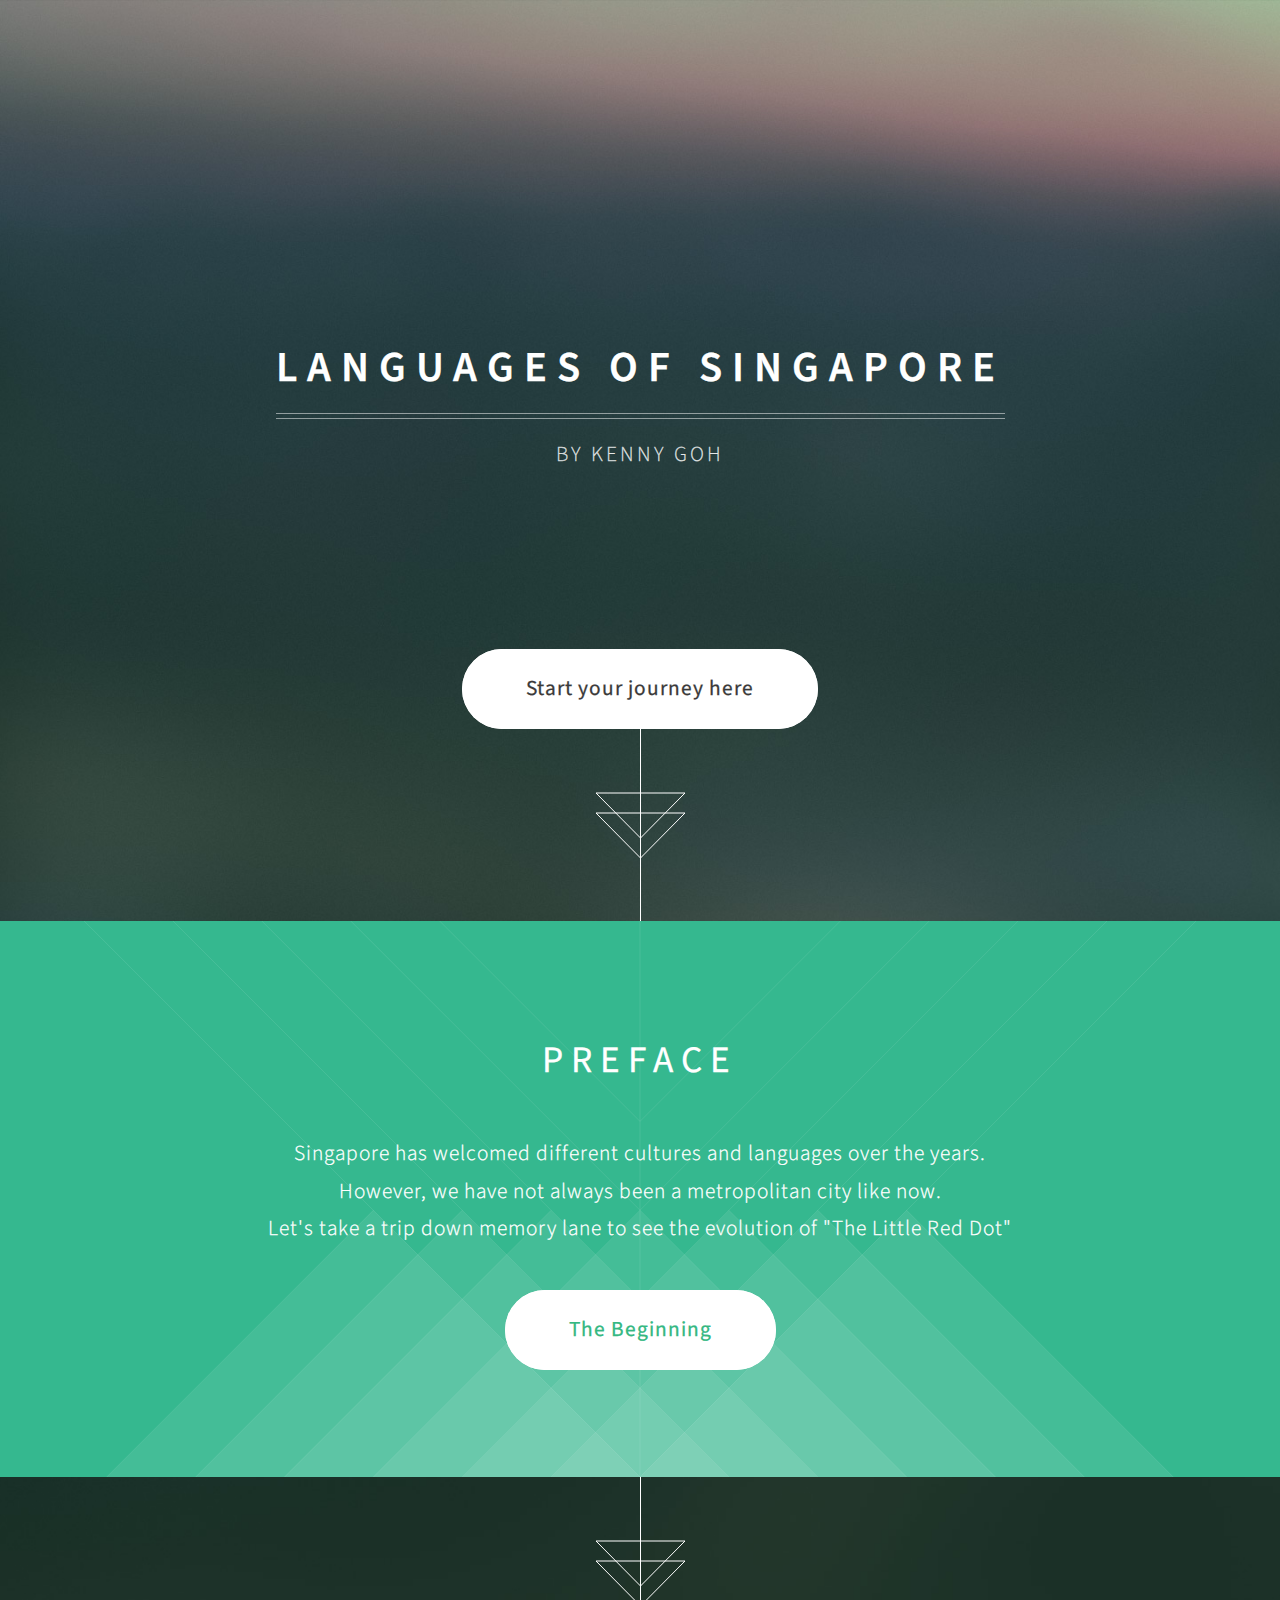
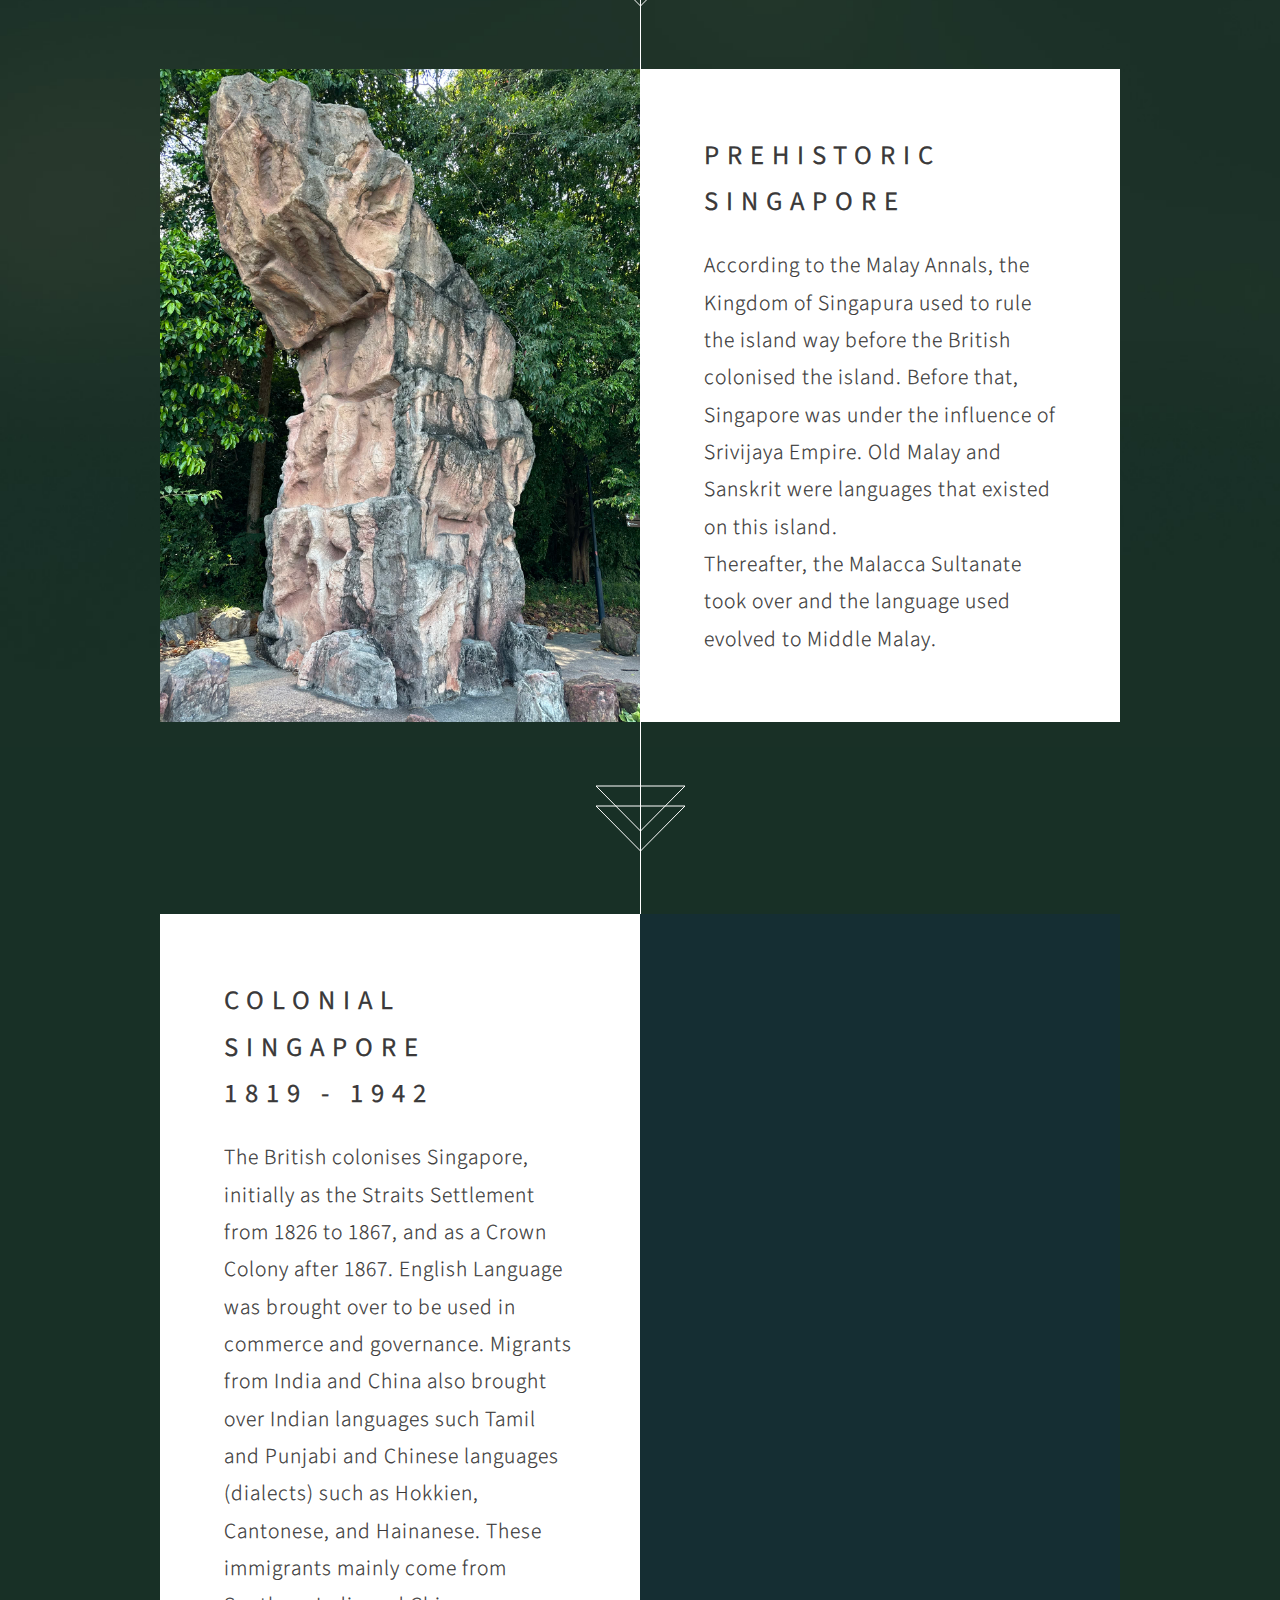
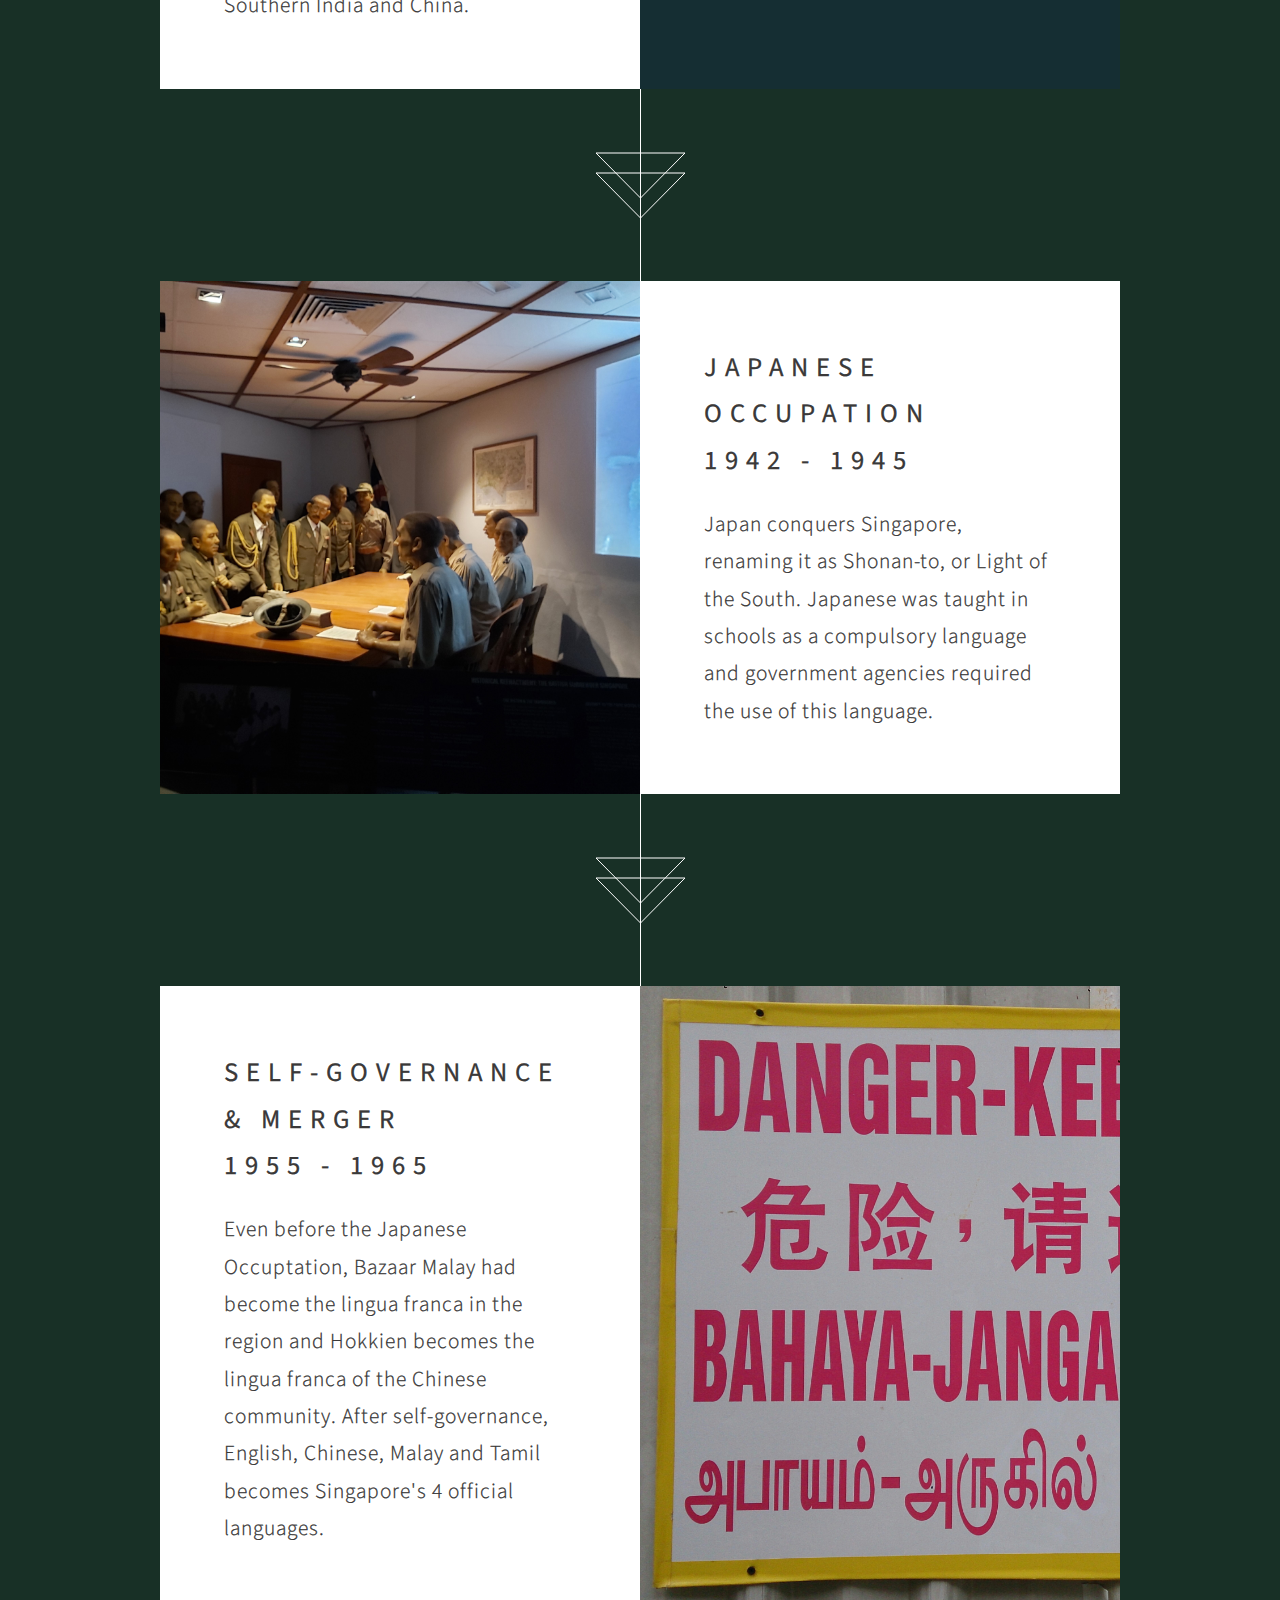
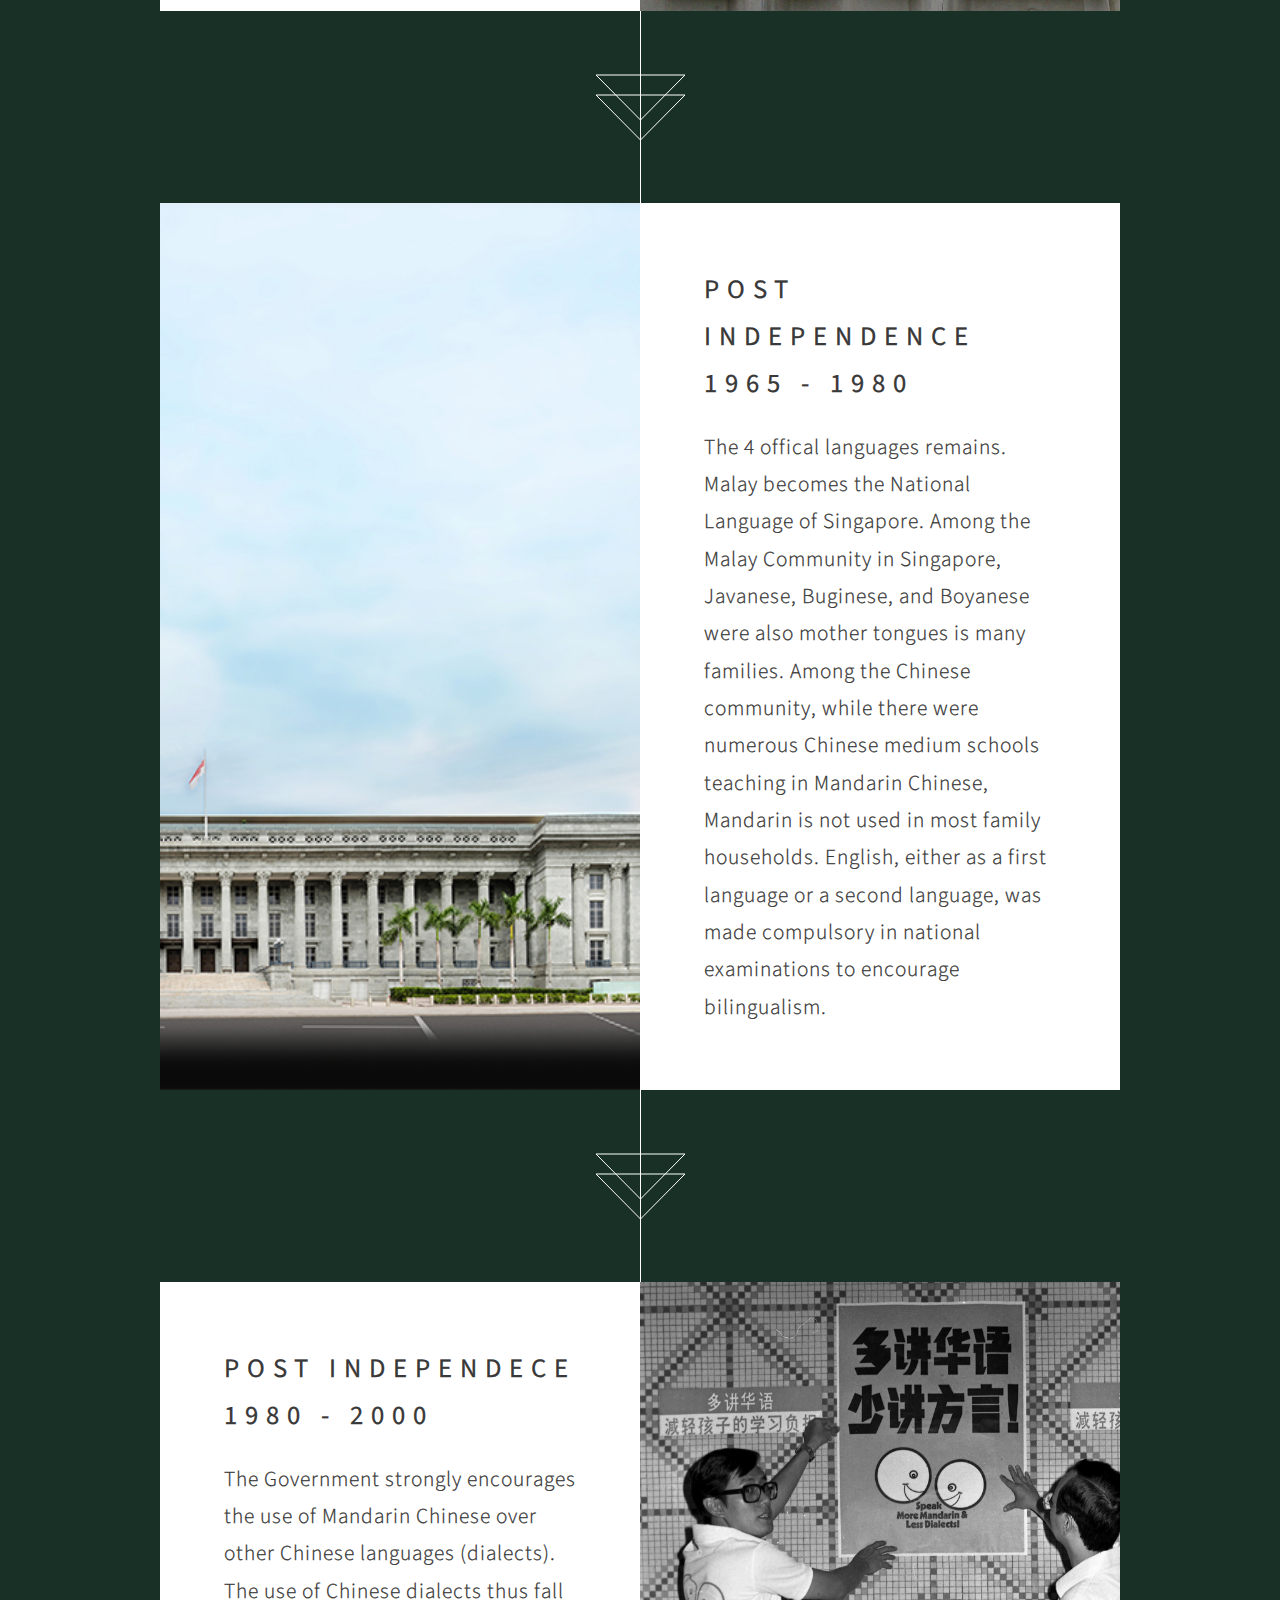
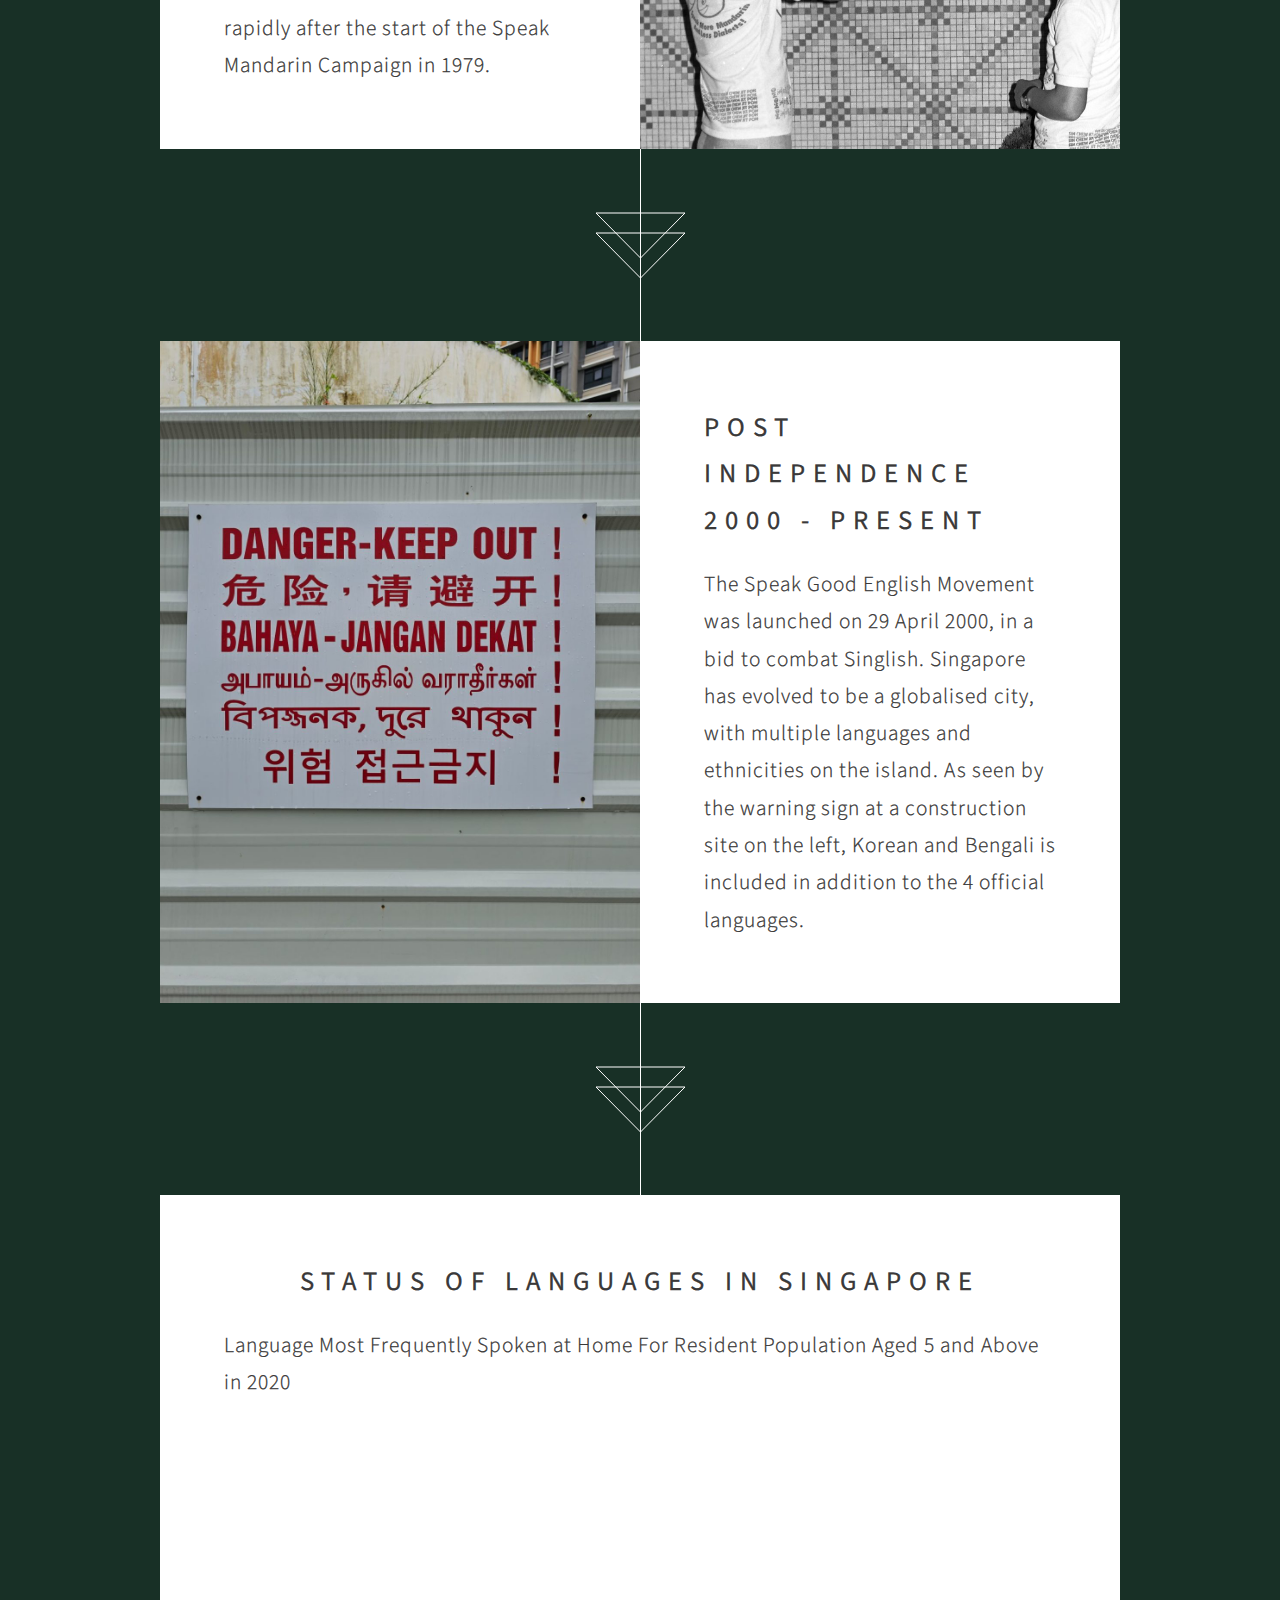
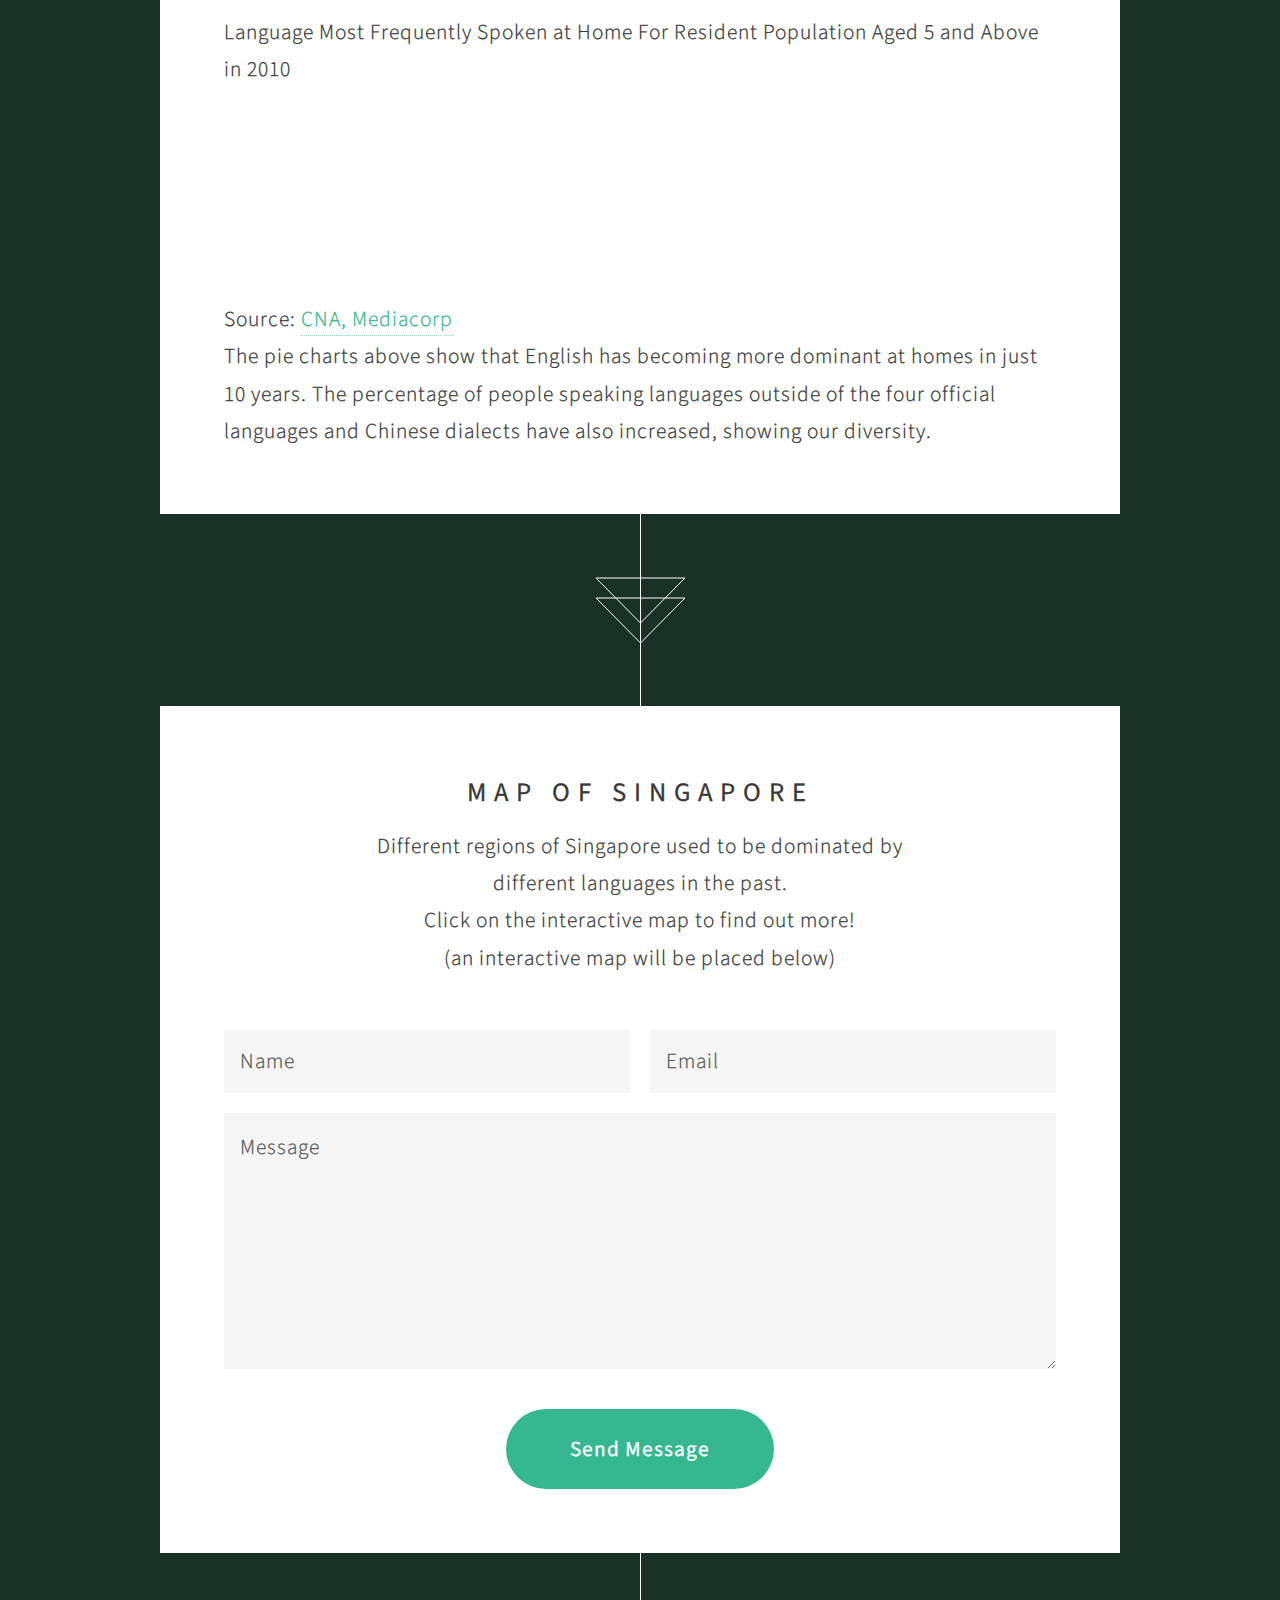
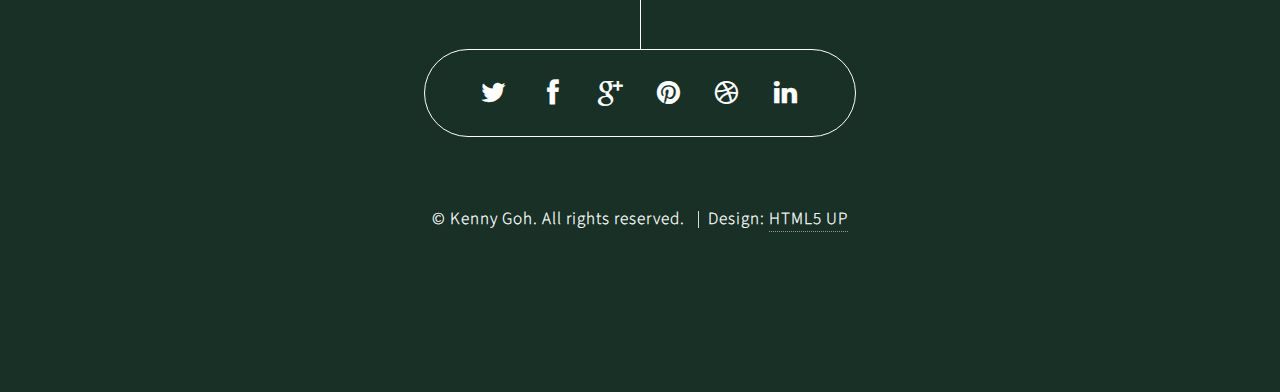
==== commit 15803af1: "Add files via upload" ====
--- a/index.html
+++ b/index.html
@@ -3,7 +3,7 @@
 <head>
 <title>Languages of Singapore</title>
 <meta charset="utf-8">
-<link href="http://fonts.googleapis.com/css?family=Source+Sans+Pro:300,400,600,300italic" rel="stylesheet" type="text/css">
+<link href="https://fonts.googleapis.com/css?family=Source+Sans+Pro:300,400,600,300italic" rel="stylesheet" type="text/css">
 <!--[if lte IE 8]>
 <script src="css/ie/html5shiv.js"></script>
 <![endif]-->
@@ -11,9 +11,13 @@
 <script src="appscripts/jquery.poptrox-2.2.js"></script>
 <script src="appscripts/skel.min.js"></script>
 <script src="appscripts/init.js"></script>
+<script src="https://cdnjs.cloudflare.com/ajax/libs/Chart.js/2.7.2/Chart.min.js"></script>
+<link rel="stylesheet" type="text/css" href="css/appstyle.css">
+<script defer type="text/javascript" src="appscripts/main.js"></script>
 <noscript>
-<link rel="stylesheet" href="css/skel-noscript.css">
-<link rel="stylesheet" href="css/style.css">
+<link rel="stylesheet" type="text/css" href="css/skel-noscript.css">
+<link rel="stylesheet" type="text/css" href="css/style.css">
+<link rel="stylesheet" type="text/css" href="css/appstyle.css">
 </noscript>
 <!--[if lte IE 8]>
 <link rel="stylesheet" href="css/ie/v8.css">
@@ -54,7 +58,7 @@
     <p> The British colonises Singapore, initially as the Straits Settlement from 1826 to 1867, and as a Crown Colony after 1867. English Language was brought over to be used in commerce and governance. Migrants from India and China also brought over Indian languages such Tamil and Punjabi and Chinese languages (dialects) such as Hokkien, Cantonese, and Hainanese. These immigrants mainly come from Southern India and China. </p>
   </div>
 </article>
-<article id="first" class="container box style1 right"> <a href="#" class="image full"><img src="images/surrender.jpg" alt=""></a>
+<article id="first" class="container box style1 right"> <a href="#" class="image full"><img src="images/surrender.jpg" alt="" ></a>
   <div class="inner">
     <header>
       <h2> Japanese Occupation <br>
@@ -99,28 +103,24 @@
     <p> The Speak Good English Movement was launched on 29 April 2000, in a bid to combat Singlish. Singapore has evolved to be a globalised city, with multiple languages and ethnicities on the island. As seen by the warning sign at a construction site on the left, Korean and Bengali is included in addition to the 4 official languages. </p>
   </div>
 </article>
-<article class="container box style2">
+<article class="container box style3">
   <header>
-    <h2> Changes over the years </h2>
-    <p>Click on each graph to see <br>
-      the changes of languages over the years. <br>
-    (charts will be placed below using chartjs) </p>
+    <h2> Status of Languages in Singapore </h2>
   </header>
-  <div class="inner gallery">
-    <div class="row flush">
-      <div class="3u"><a href="images/fulls/01.jpg" class="image full"><img src="images/thumbs/01.jpg" alt="" title="Ad infinitum"></a></div>
-      <div class="3u"><a href="images/fulls/02.jpg" class="image full"><img src="images/thumbs/02.jpg" alt="" title="Dressed in Clarity"></a></div>
-      <div class="3u"><a href="images/fulls/03.jpg" class="image full"><img src="images/thumbs/03.jpg" alt="" title="Raven"></a></div>
-      <div class="3u"><a href="images/fulls/04.jpg" class="image full"><img src="images/thumbs/04.jpg" alt="" title="I'll have a cup of Disneyland, please"></a></div>
+  <body>
+    <div class="wrapper">
+      <g1>Language Most Frequently Spoken at Home For Resident Population Aged 5 and Above in 2020</g1>
+      <canvas id="piechart" width="800" height="200"></canvas>
+
     </div>
-    <div class="row flush">
-      <div class="3u"><a href="images/fulls/05.jpg" class="image full"><img src="images/thumbs/05.jpg" alt="" title="Cherish"></a></div>
-      <div class="3u"><a href="images/fulls/06.jpg" class="image full"><img src="images/thumbs/06.jpg" alt="" title="Different."></a></div>
-      <div class="3u"><a href="images/fulls/07.jpg" class="image full"><img src="images/thumbs/07.jpg" alt="" title="History was made here"></a></div>
-      <div class="3u"><a href="images/fulls/08.jpg" class="image full"><img src="images/thumbs/08.jpg" alt="" title="People come and go and walk away"></a></div>
+    <div class="wrapper">
+      <g1>Language Most Frequently Spoken at Home For Resident Population Aged 5 and Above in 2010</g1>
+      <canvas id="piechart2" width="800" height="200"></canvas>
+
     </div>
-  </div>
-</article>
+    <g2>Source: <a href="https://www.channelnewsasia.com/singapore/census-2020-more-households-speaking-english-1966731"> CNA, Mediacorp</a></g2>
+    <p> The pie charts above show that English has becoming more dominant at homes in just 10 years. The percentage of people speaking languages outside of the four official languages and Chinese dialects have also increased, showing our diversity. </p>
+  </article>
 <article class="container box style3">
   <header>
     <h2> Map of Singapore</h2>
@@ -164,7 +164,7 @@
   <div class="copyright">
     <ul class="menu">
       <li>&copy; Kenny Goh. All rights reserved.</li>
-      <li>Design: <a href="http://html5up.net/">HTML5 UP</a></li>
+      <li>Design: <a href="https://html5up.net/">HTML5 UP</a></li>
     </ul>
   </div>
 </section>
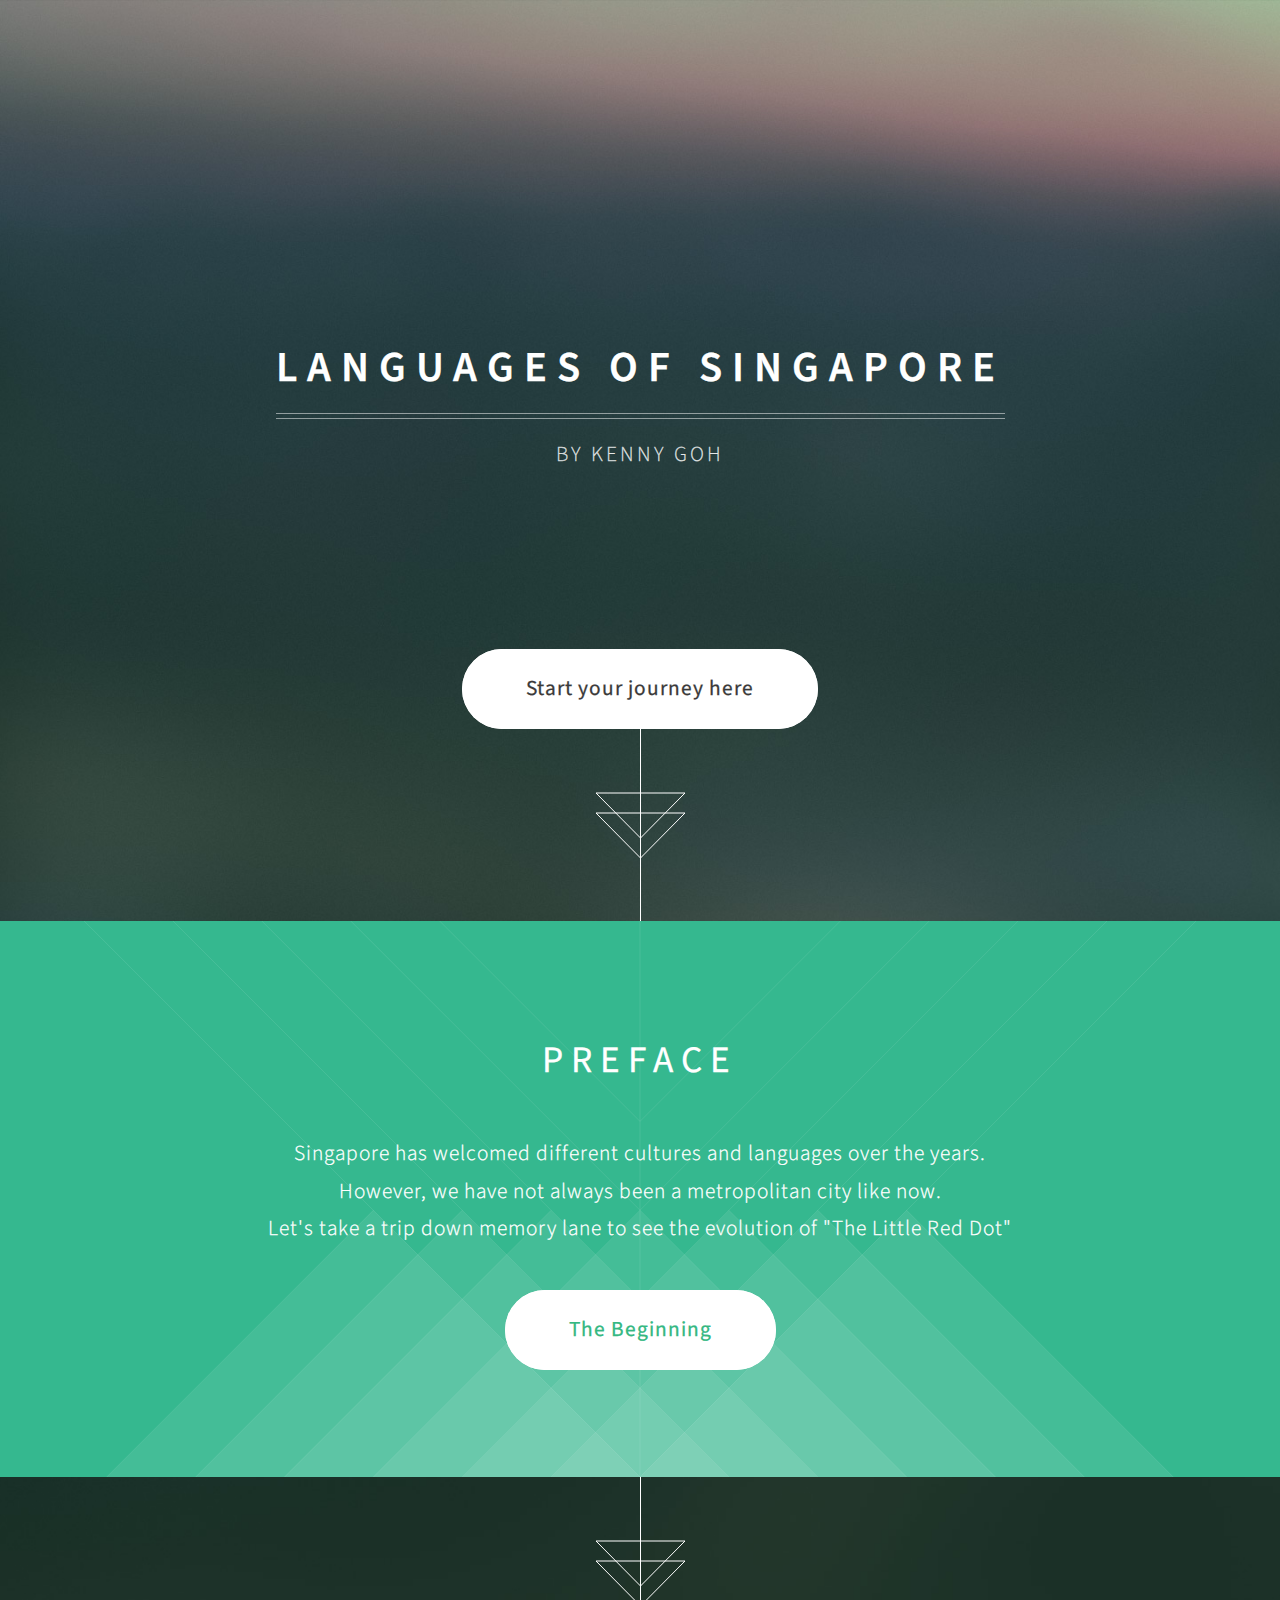
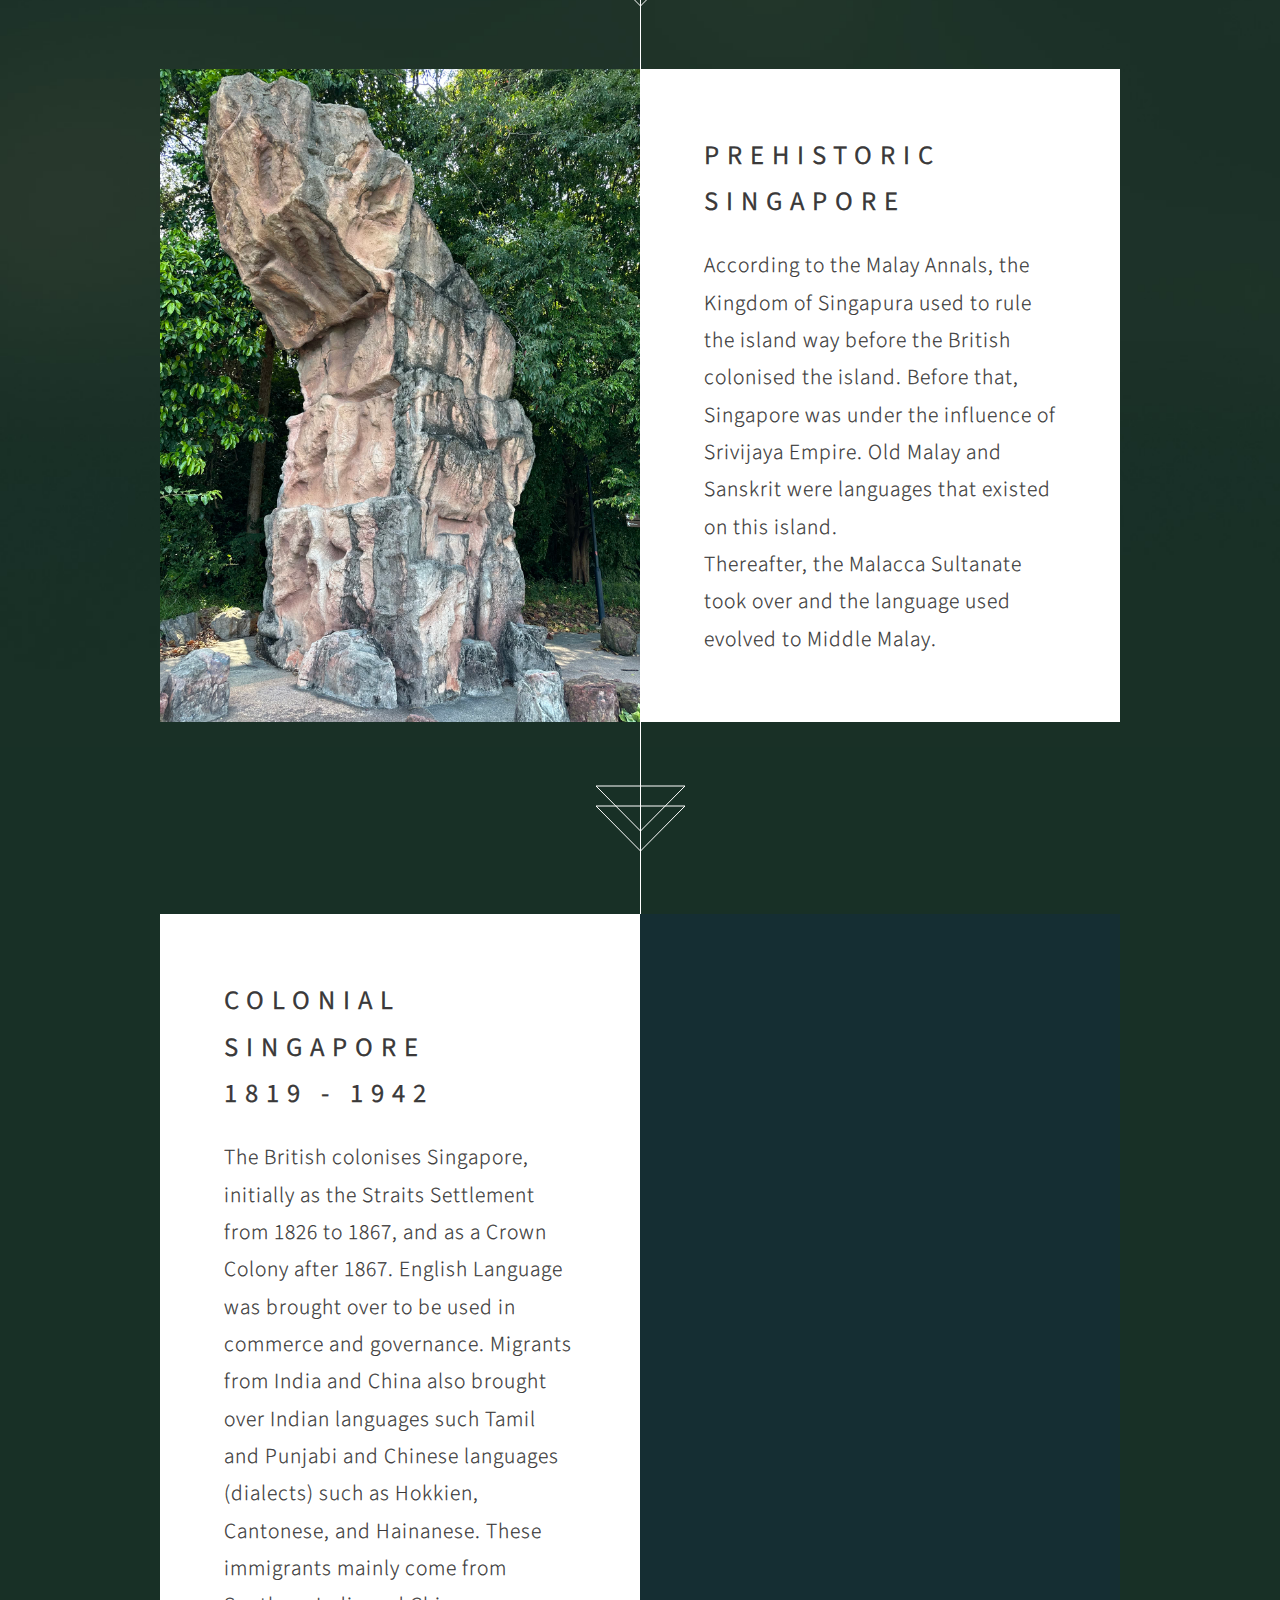
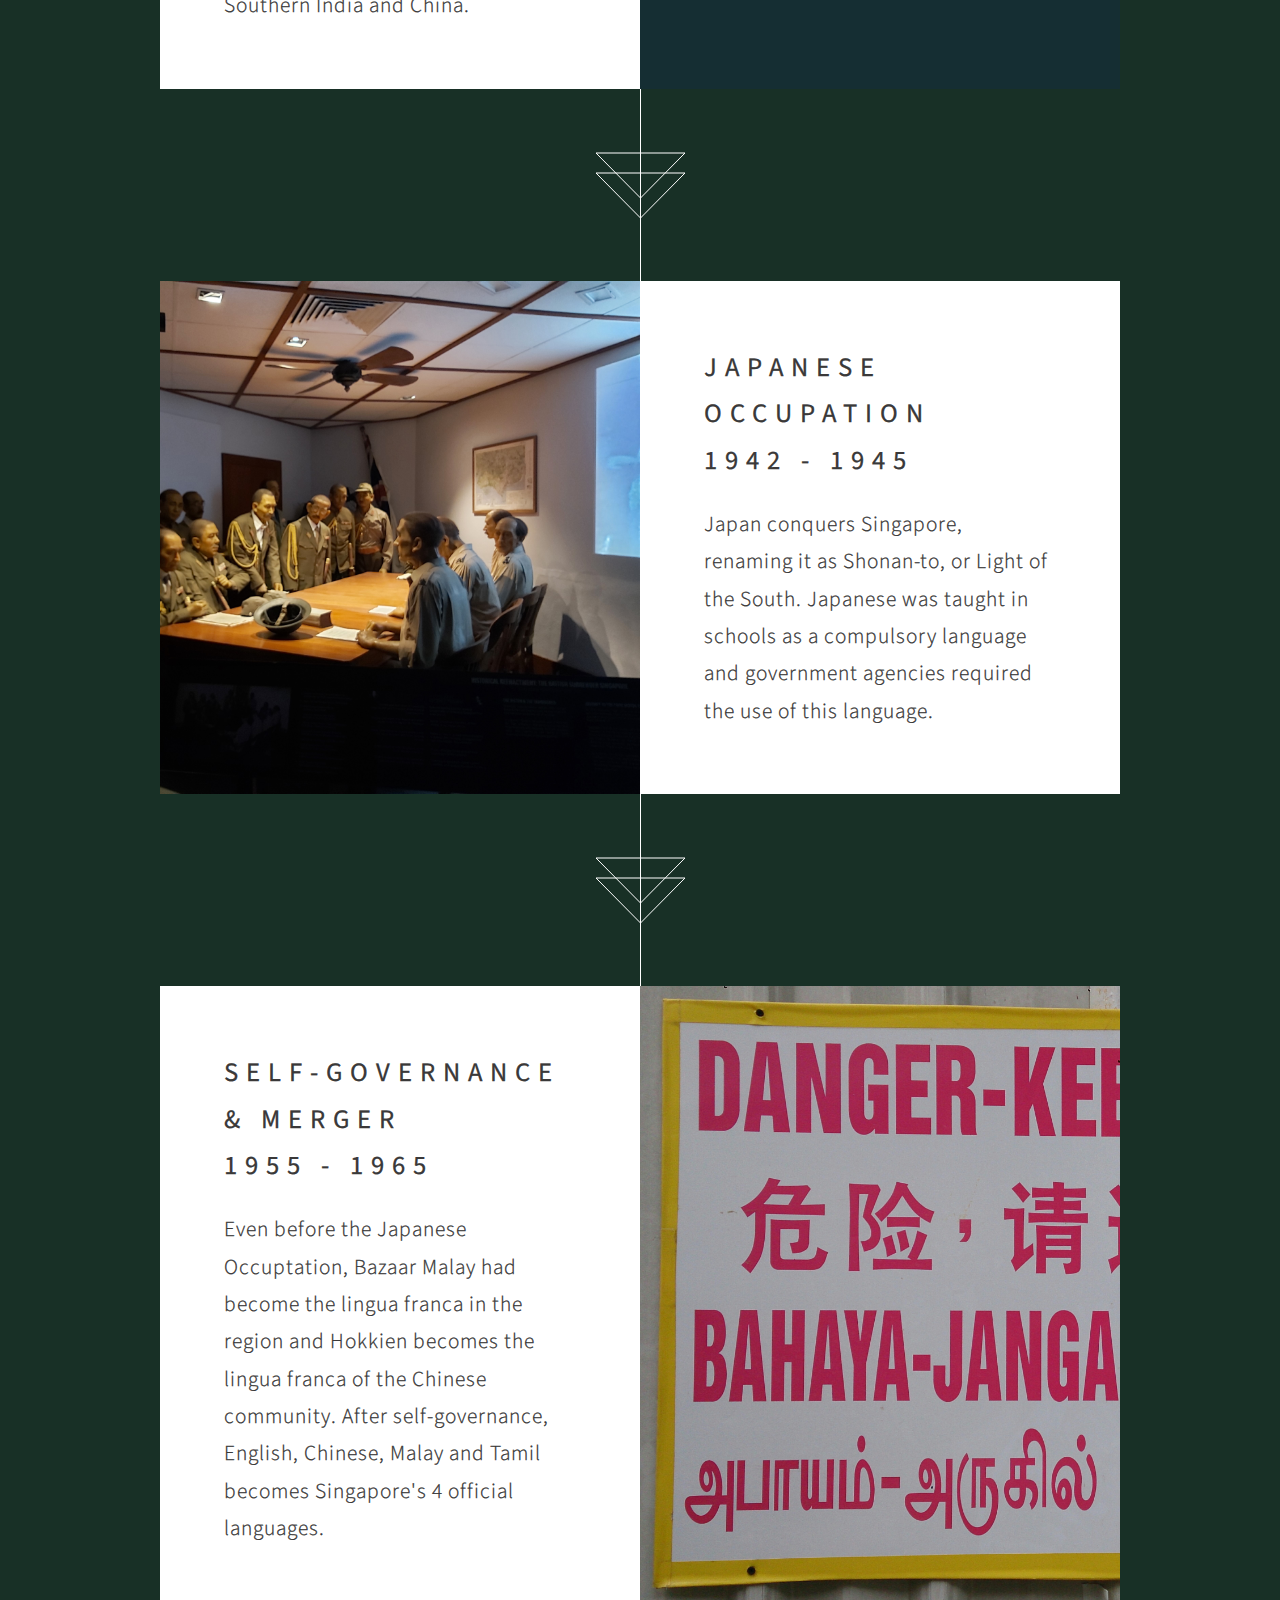
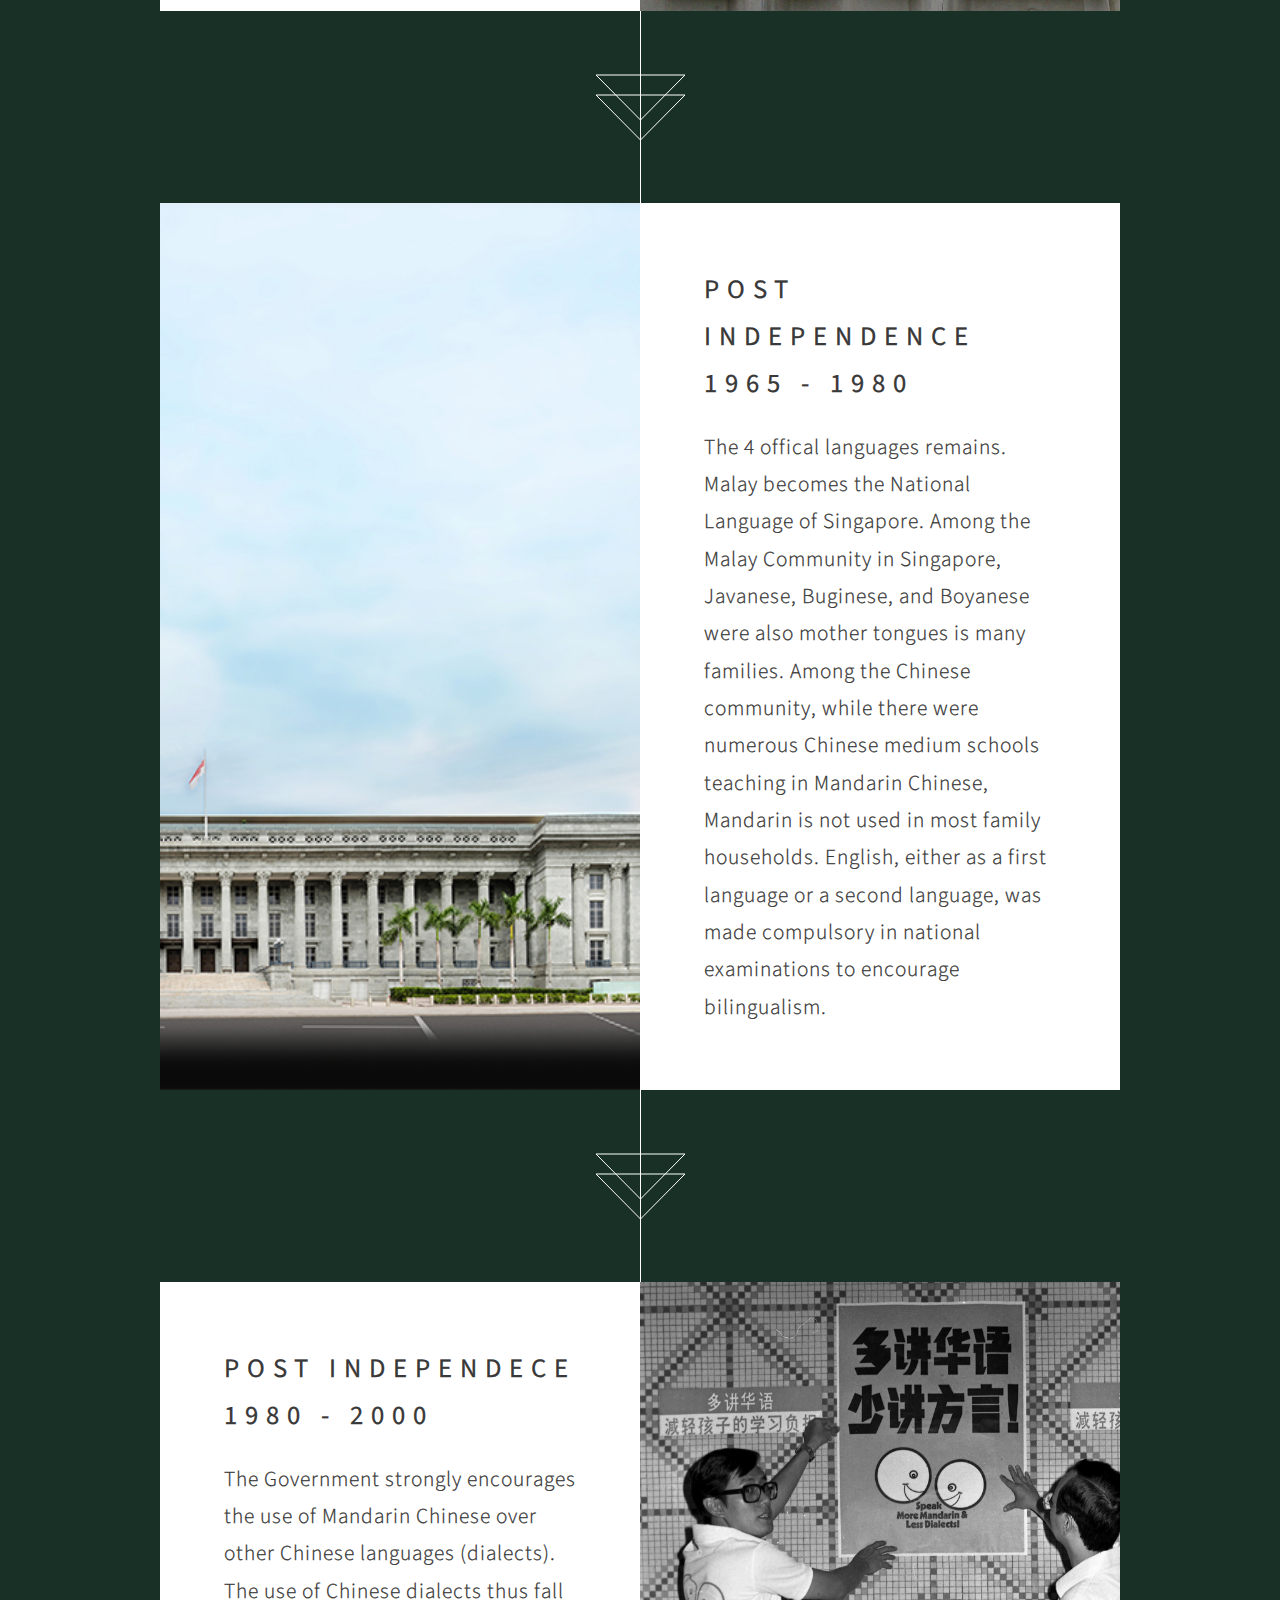
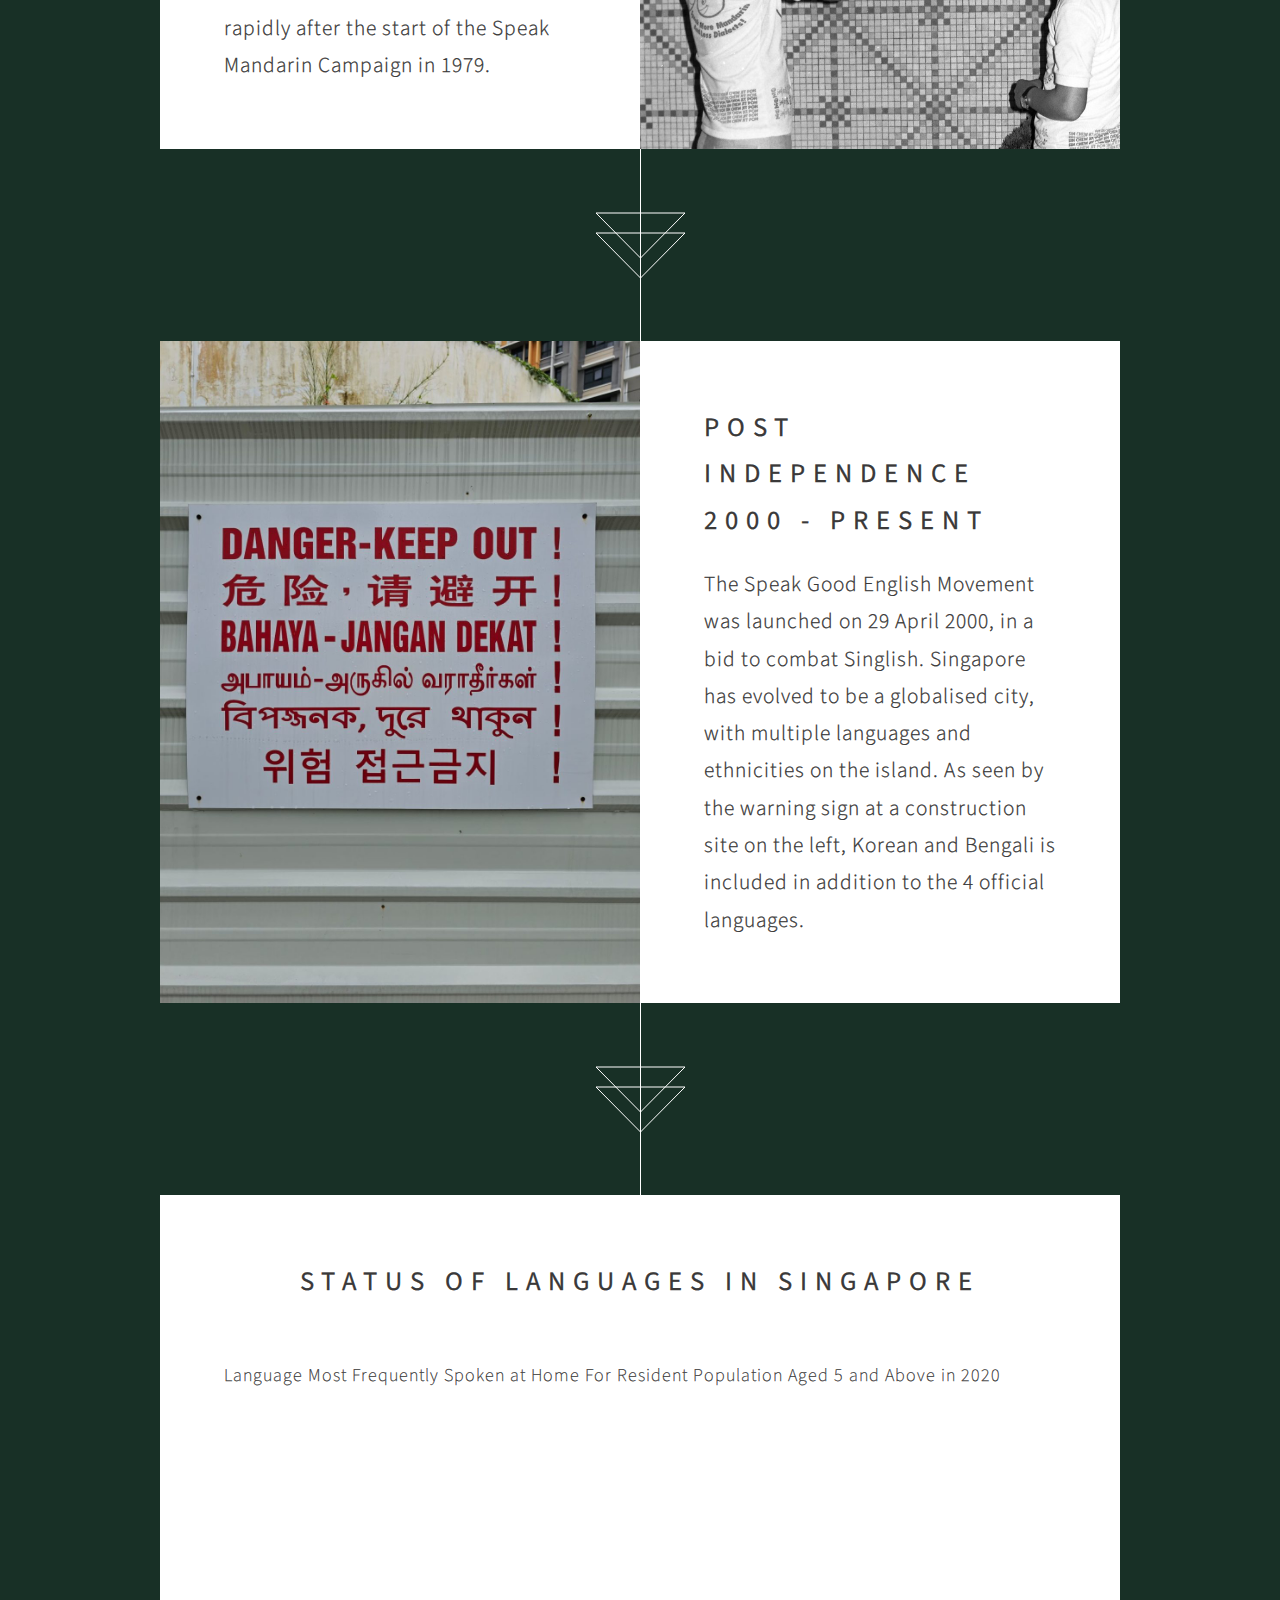
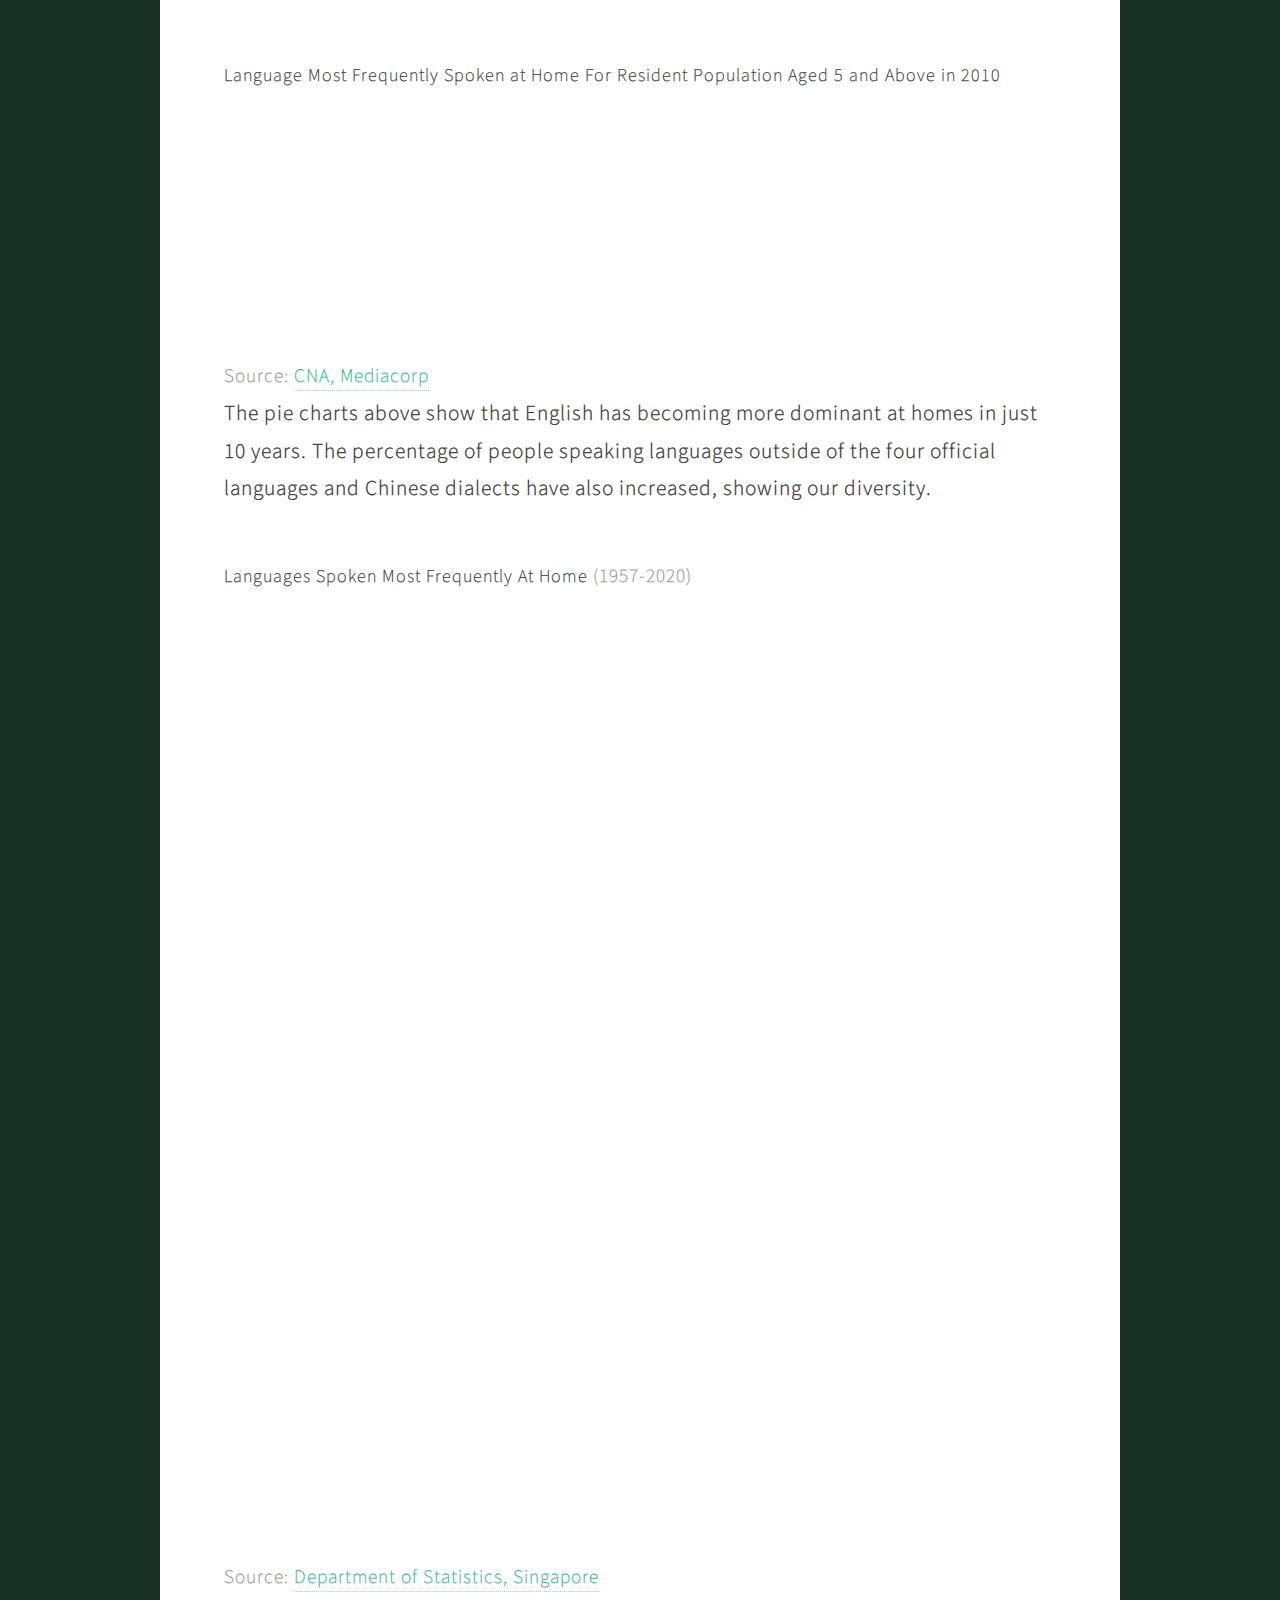
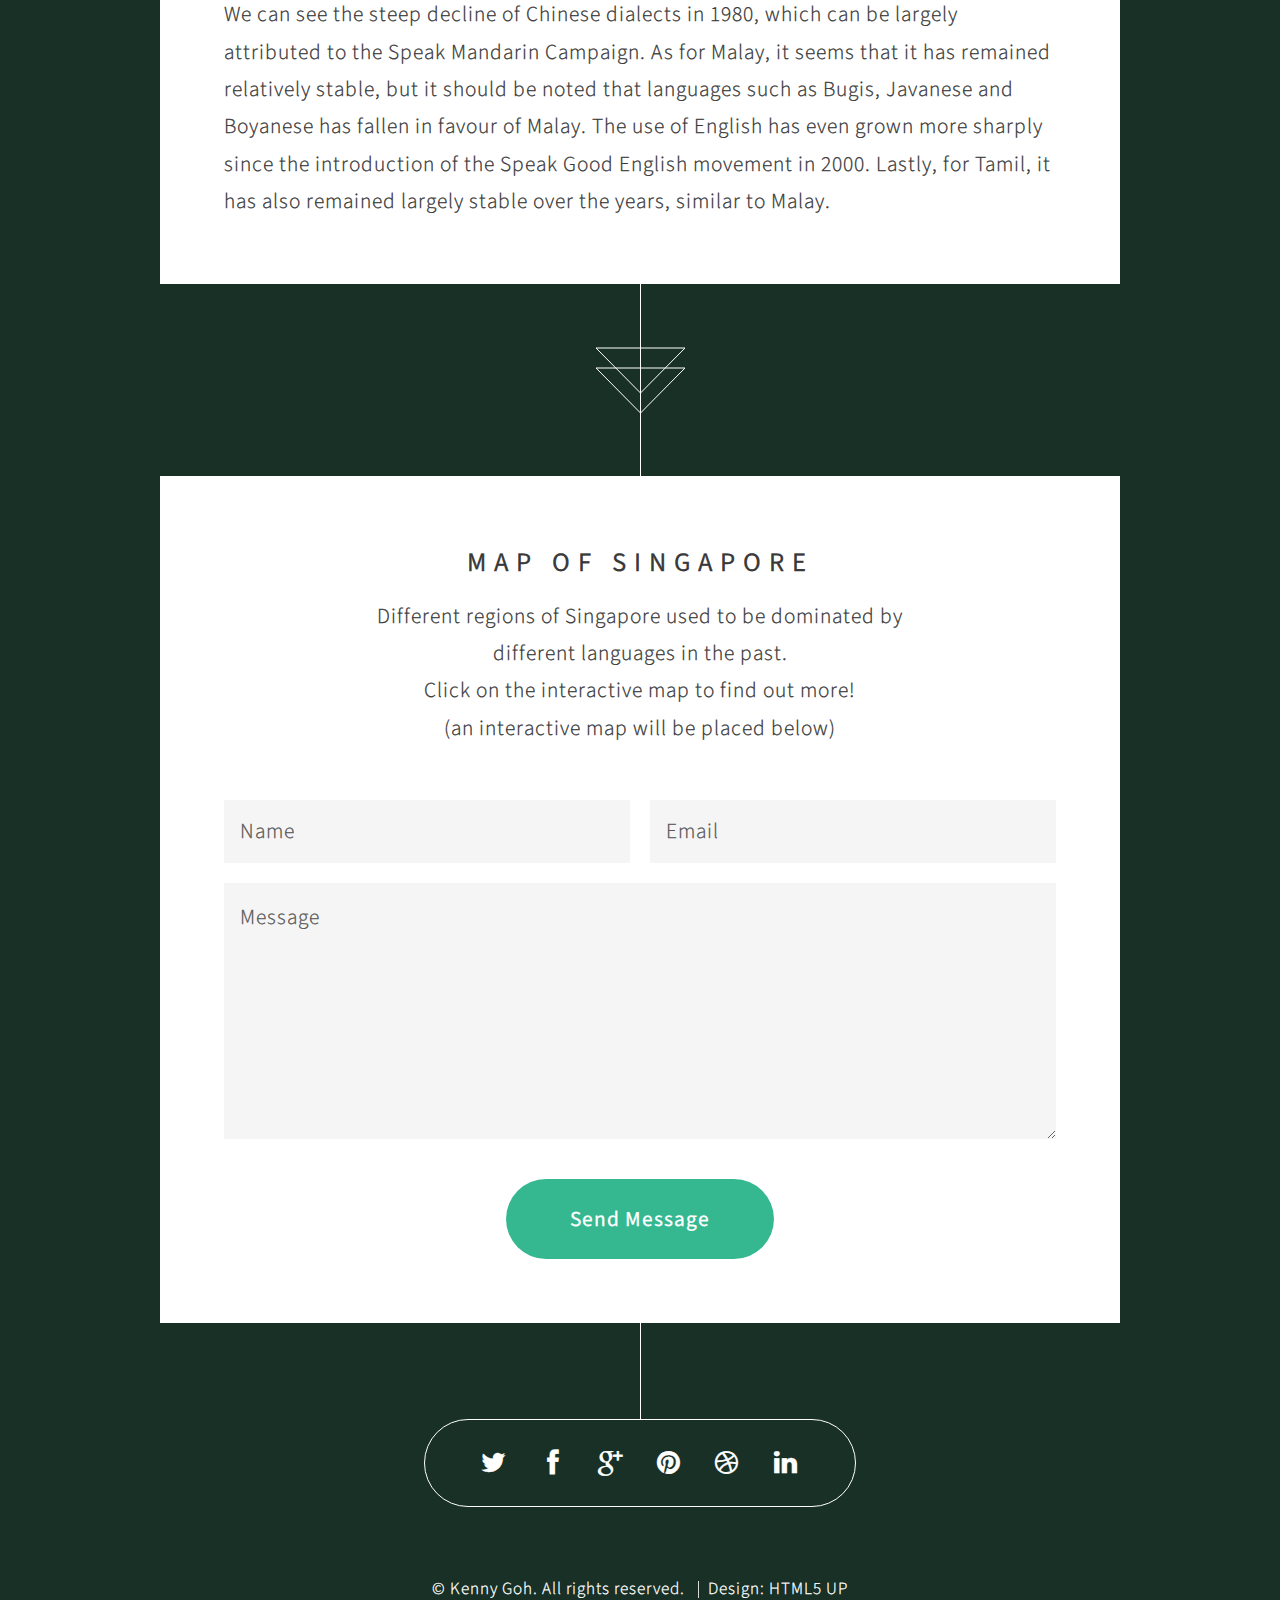
==== commit bf02e1de: "Add files via upload" ====
--- a/index.html
+++ b/index.html
@@ -120,6 +120,15 @@
     </div>
     <g2>Source: <a href="https://www.channelnewsasia.com/singapore/census-2020-more-households-speaking-english-1966731"> CNA, Mediacorp</a></g2>
     <p> The pie charts above show that English has becoming more dominant at homes in just 10 years. The percentage of people speaking languages outside of the four official languages and Chinese dialects have also increased, showing our diversity. </p>
+  </body>
+  <body>
+      <div class="wrapper">
+        <g1>Languages Spoken Most Frequently At Home </g1> <g2>(1957-2020)</g2>
+        <canvas id="myChart" width="1600" height="900"></canvas>
+      </div>
+      <g2>Source: <a href="https://www.singstat.gov.sg/find-data/search-by-theme/population/education-language-spoken-and-literacy/visualising-data/home-language-of-residents-aged-5-years-and-over-dashboard"> Department of Statistics, Singapore</a></g2>
+    <p> We can see the steep decline of Chinese dialects in 1980, which can be largely attributed to the Speak Mandarin Campaign. As for Malay, it seems that it has remained relatively stable, but it should be noted that languages such as Bugis, Javanese and Boyanese has fallen in favour of Malay. The use of English has even grown more sharply since the introduction of the Speak Good English movement in 2000. Lastly, for Tamil, it has also remained largely stable over the years, similar to Malay. </p>
+  </body>
   </article>
 <article class="container box style3">
   <header>
--- a/css/appstyle.css
+++ b/css/appstyle.css
@@ -0,0 +1,19 @@
+.wrapper {
+  max-width: 1200px;
+  margin: 50px auto;
+}
+
+g1 {
+  font-weight: 200;
+  font-size: 18px;
+  text-align: center;
+}
+
+g2 {
+  font-weight: 200;
+  font-size: 0.9em;
+  color: #999;
+  text-align: center;
+}
+
+
--- a/css/skel-noscript.css
+++ b/css/skel-noscript.css
@@ -1,4 +1,4 @@
-/* Resets (http://meyerweb.com/eric/tools/css/reset/ | v2.0 | 20110126 | License: none (public domain)) */
+/* Resets (https://meyerweb.com/eric/tools/css/reset/ | v2.0 | 20110126 | License: none (public domain)) */
 
 	html,body,div,span,applet,object,iframe,h1,h2,h3,h4,h5,h6,p,blockquote,pre,a,abbr,acronym,address,big,cite,code,del,dfn,em,img,ins,kbd,q,s,samp,small,strike,strong,sub,sup,tt,var,b,u,i,center,dl,dt,dd,ol,ul,li,fieldset,form,label,legend,table,caption,tbody,tfoot,thead,tr,th,td,article,aside,canvas,details,embed,figure,figcaption,footer,header,hgroup,menu,nav,output,ruby,section,summary,time,mark,audio,video{margin:0;padding:0;border:0;font-size:100%;font:inherit;vertical-align:baseline;}article,aside,details,figcaption,figure,footer,header,hgroup,menu,nav,section{display:block;}body{line-height:1;}ol,ul{list-style:none;}blockquote,q{quotes:none;}blockquote:before,blockquote:after,q:before,q:after{content:'';content:none;}table{border-collapse:collapse;border-spacing:0;}body{-webkit-text-size-adjust:none}
 
--- a/css/style.css
+++ b/css/style.css
@@ -216,6 +216,7 @@
 					margin: 0 auto;
 					width: auto;
 				}
+				
 
 	/* Lists */
 
--- a/css/appstyle.css
+++ b/css/appstyle.css
@@ -0,0 +1,19 @@
+.wrapper {
+  max-width: 1200px;
+  margin: 50px auto;
+}
+
+g1 {
+  font-weight: 200;
+  font-size: 18px;
+  text-align: center;
+}
+
+g2 {
+  font-weight: 200;
+  font-size: 0.9em;
+  color: #999;
+  text-align: center;
+}
+
+
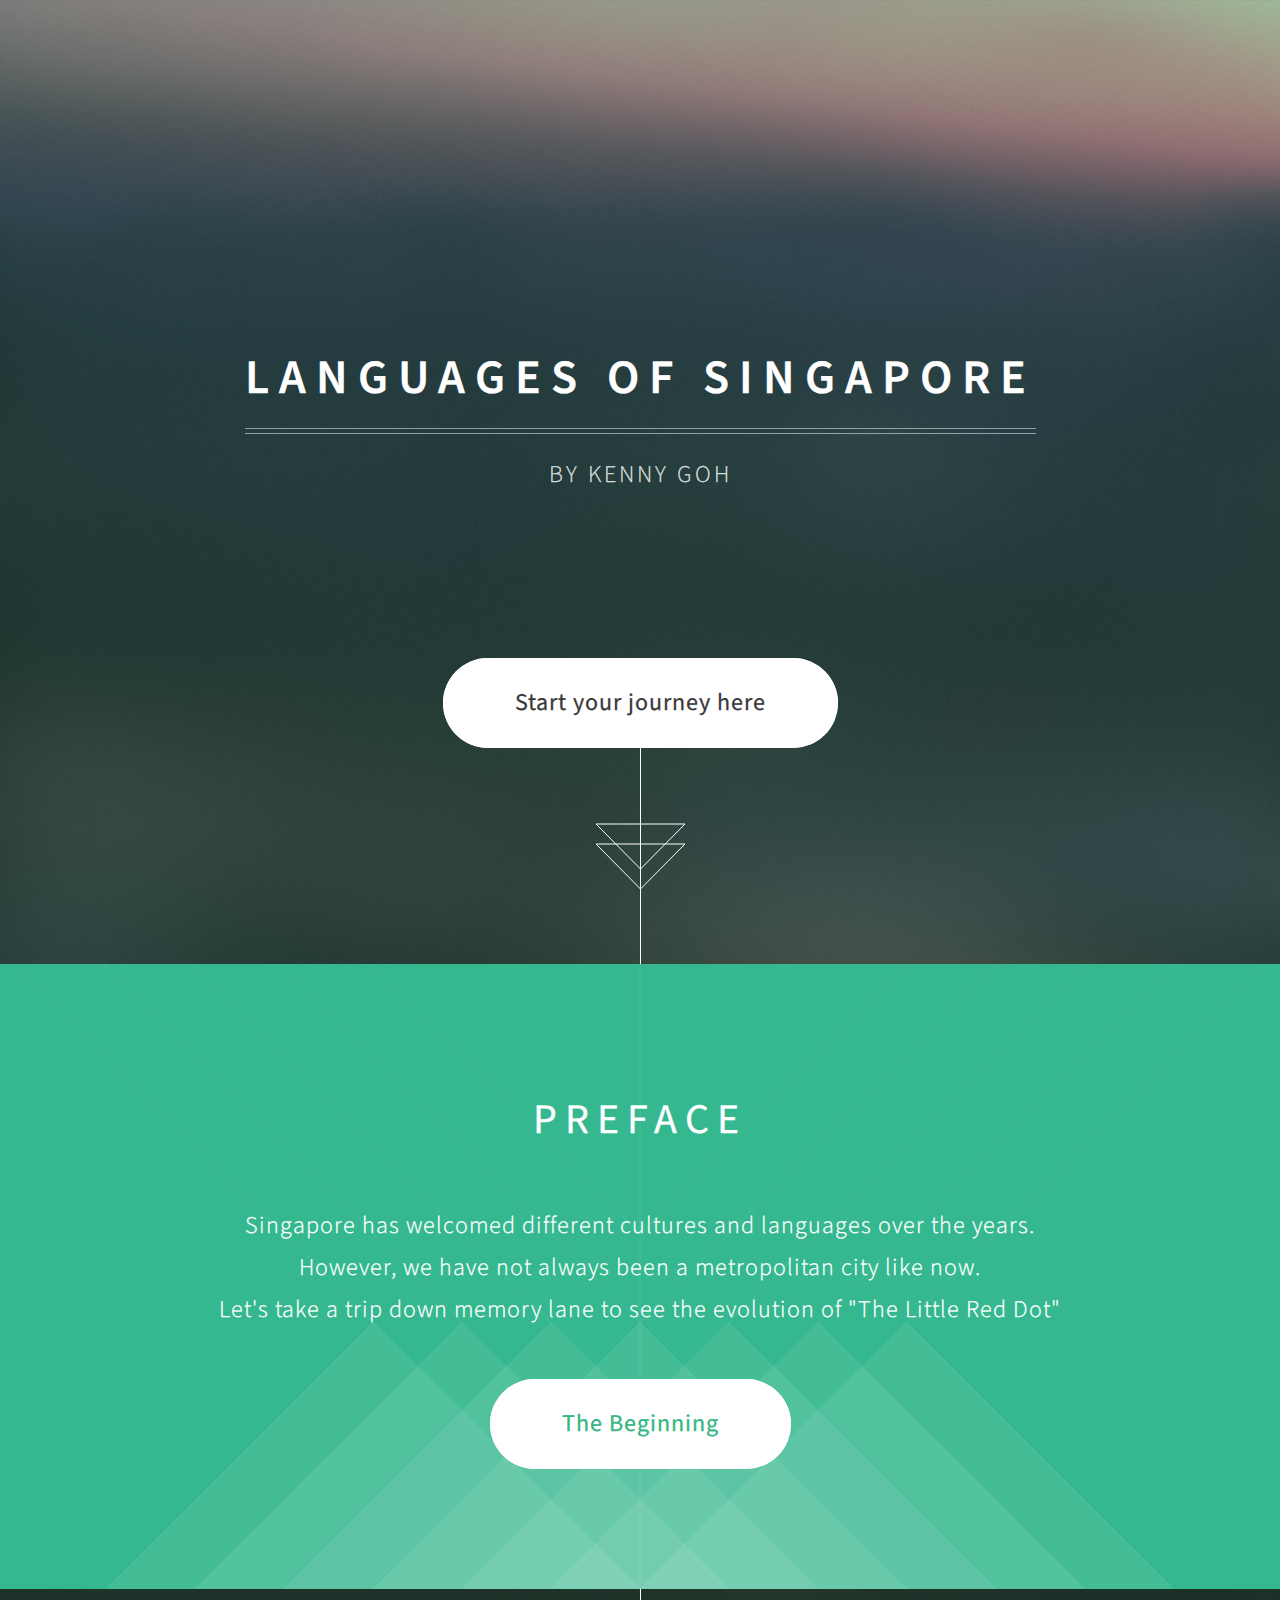
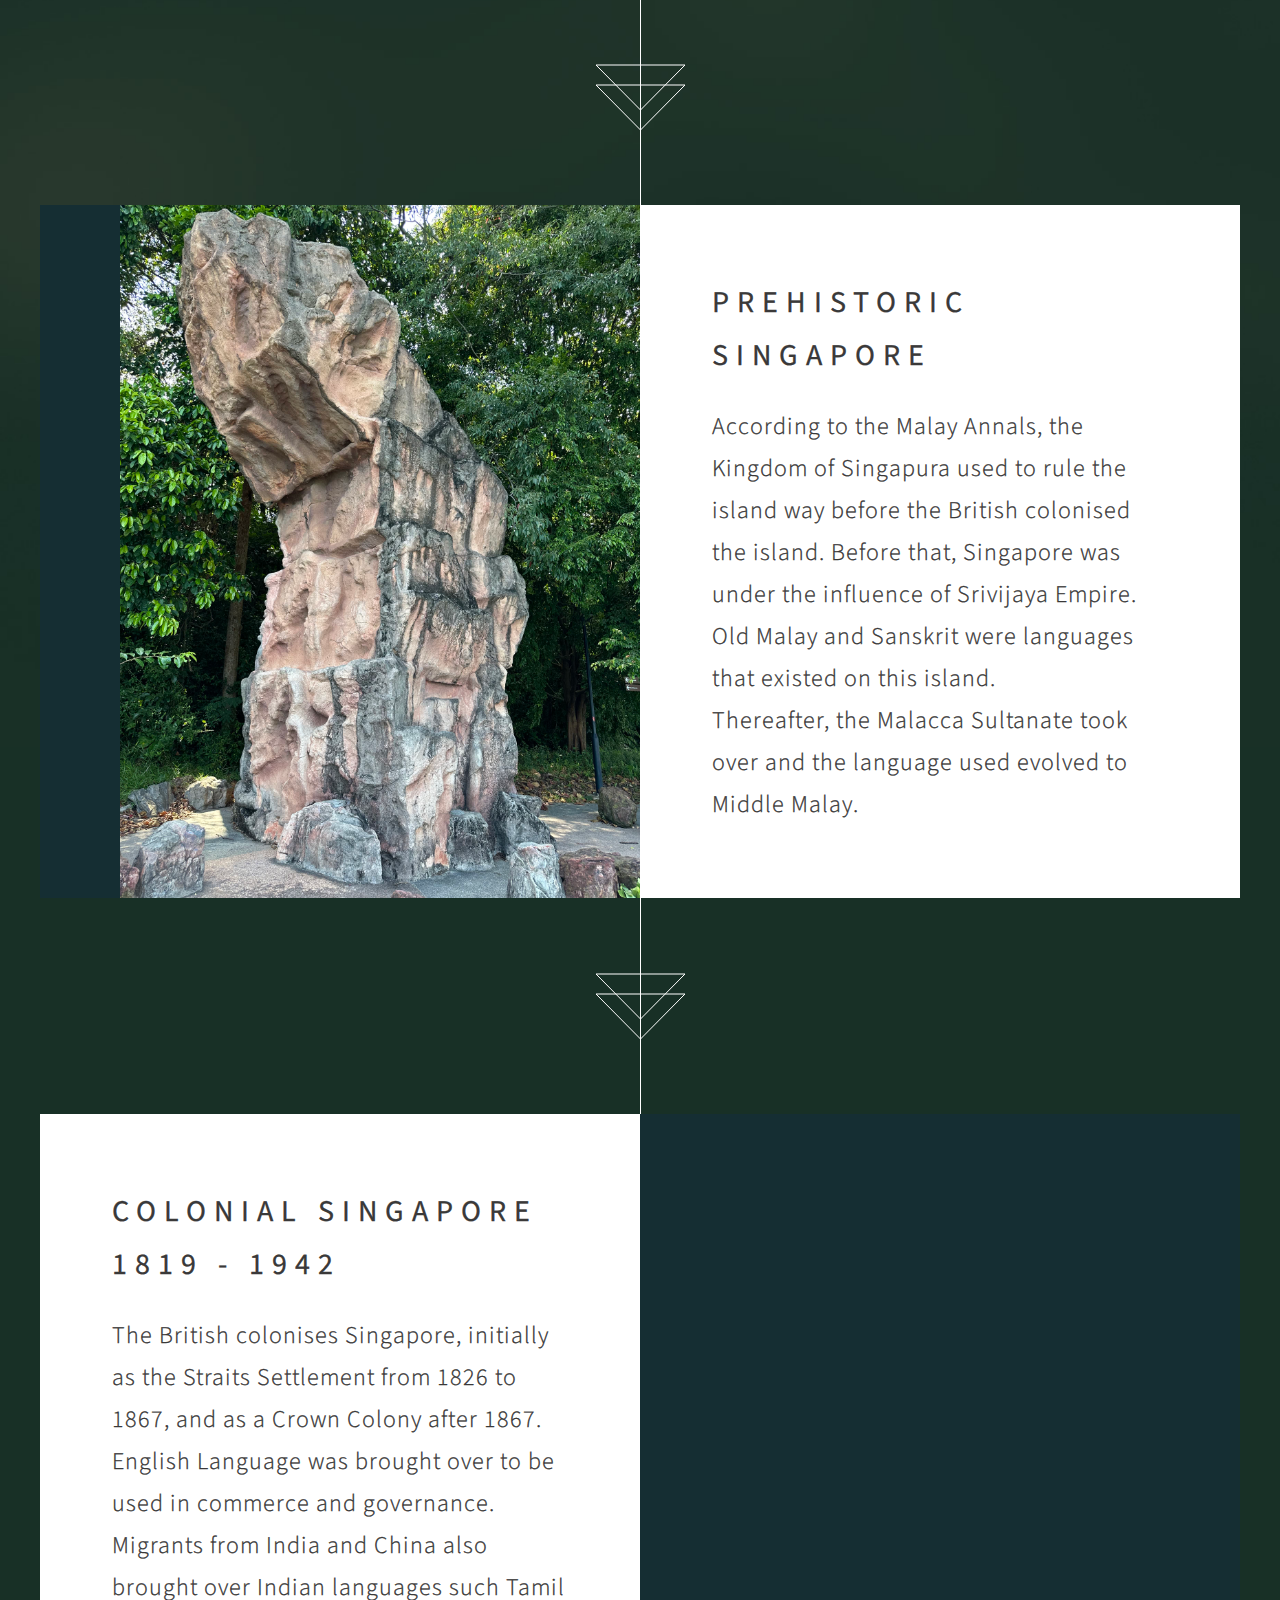
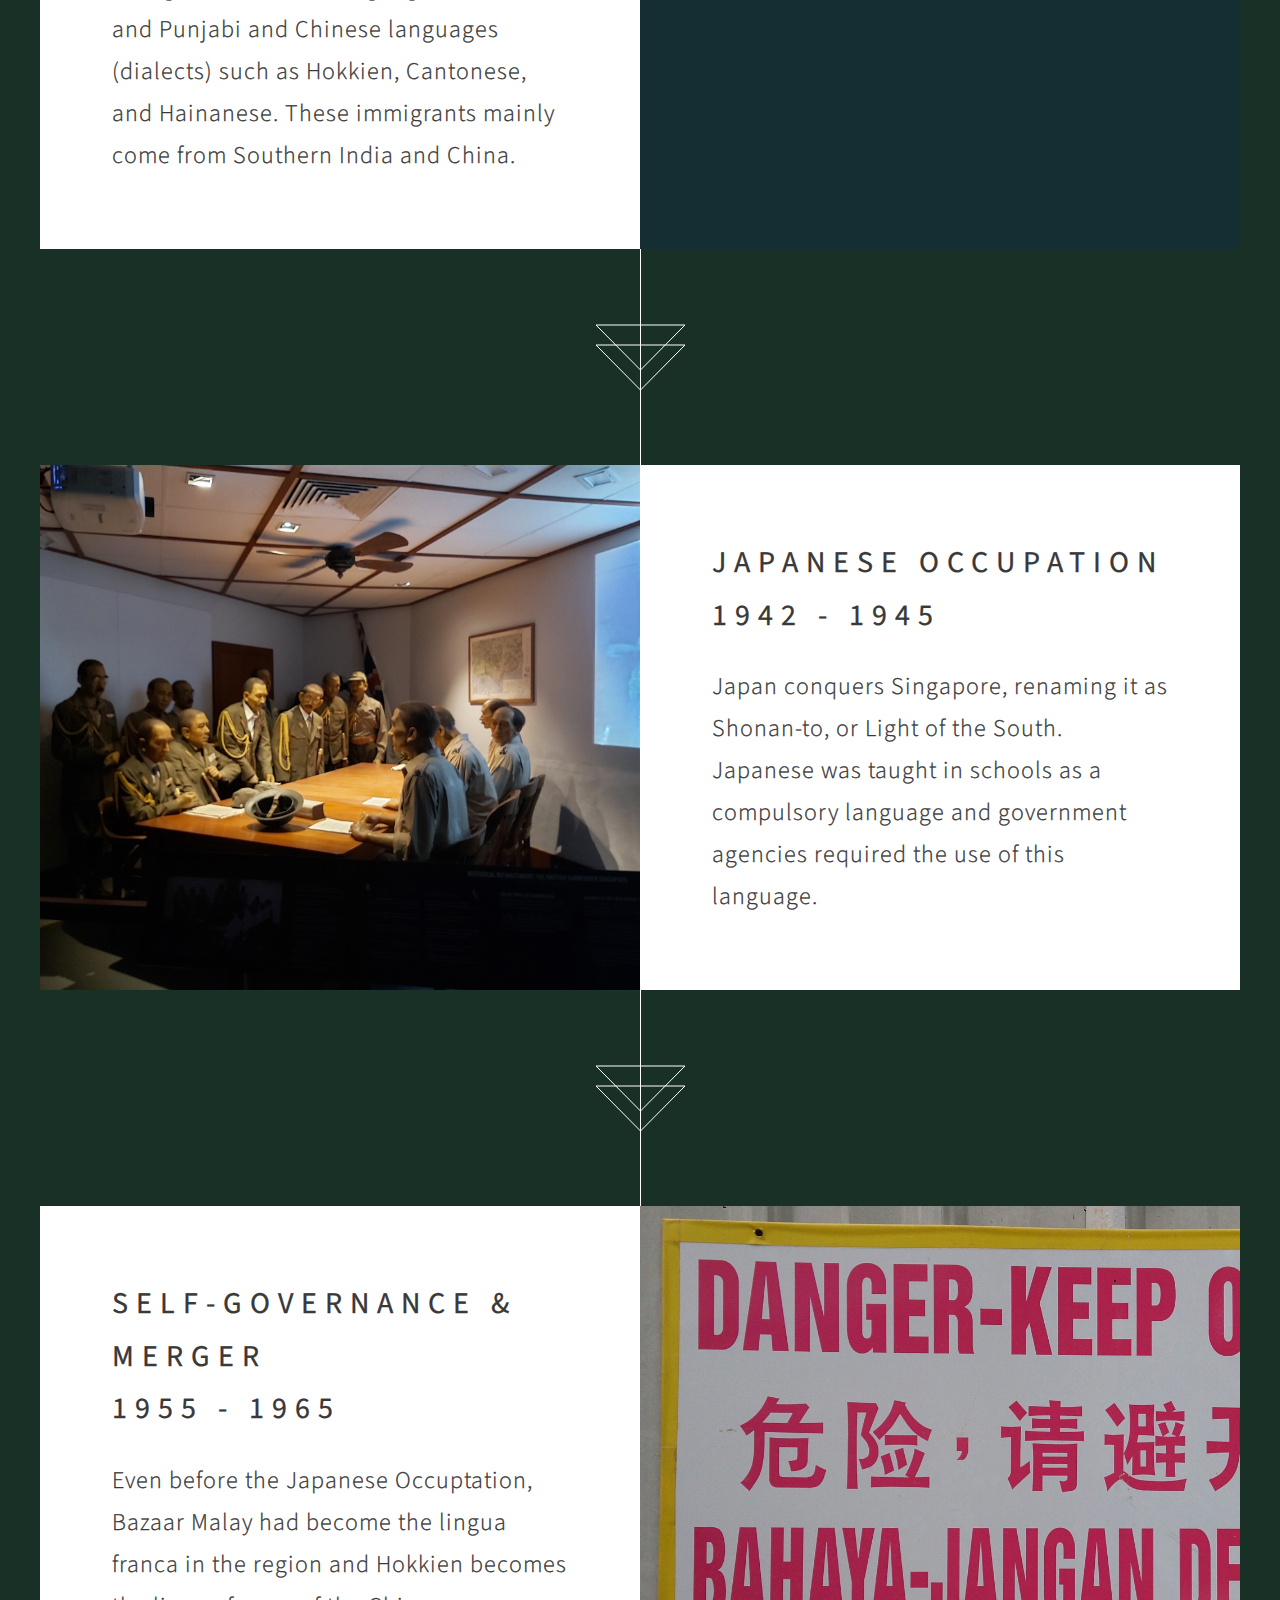
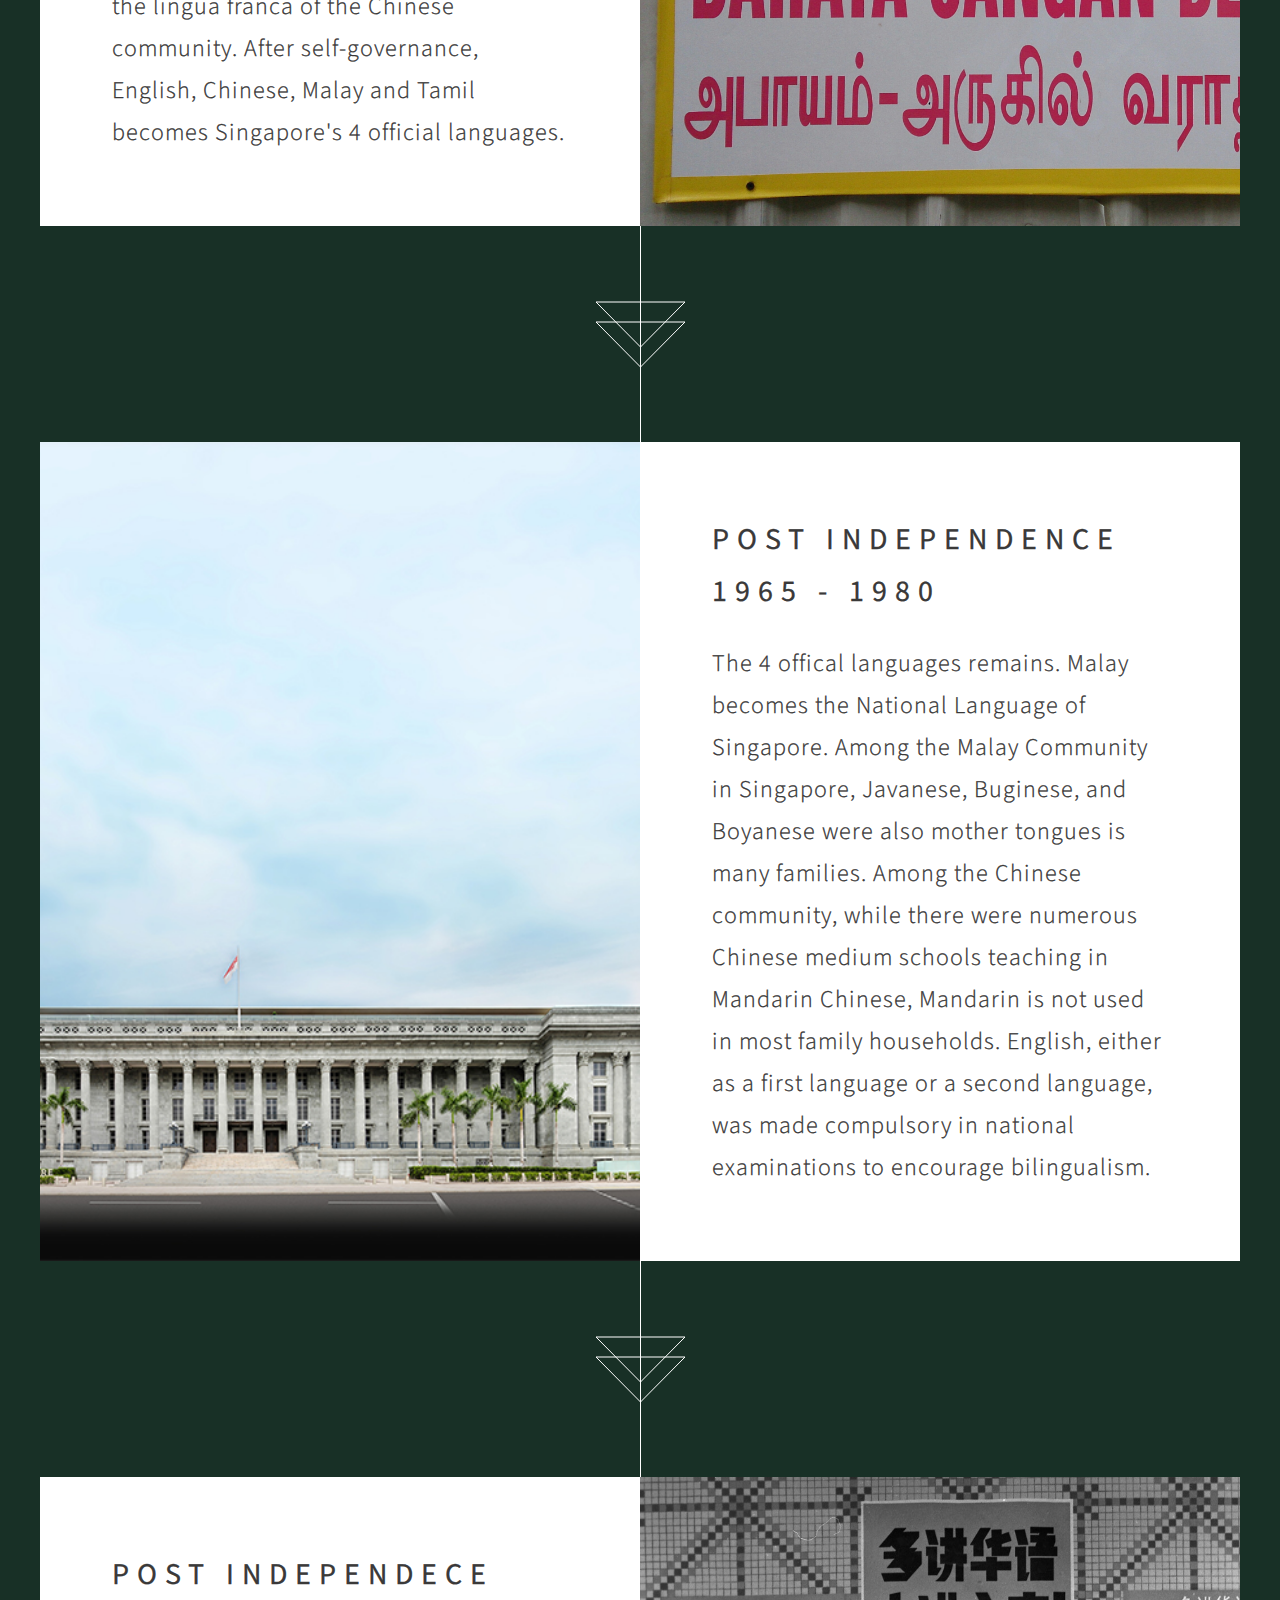
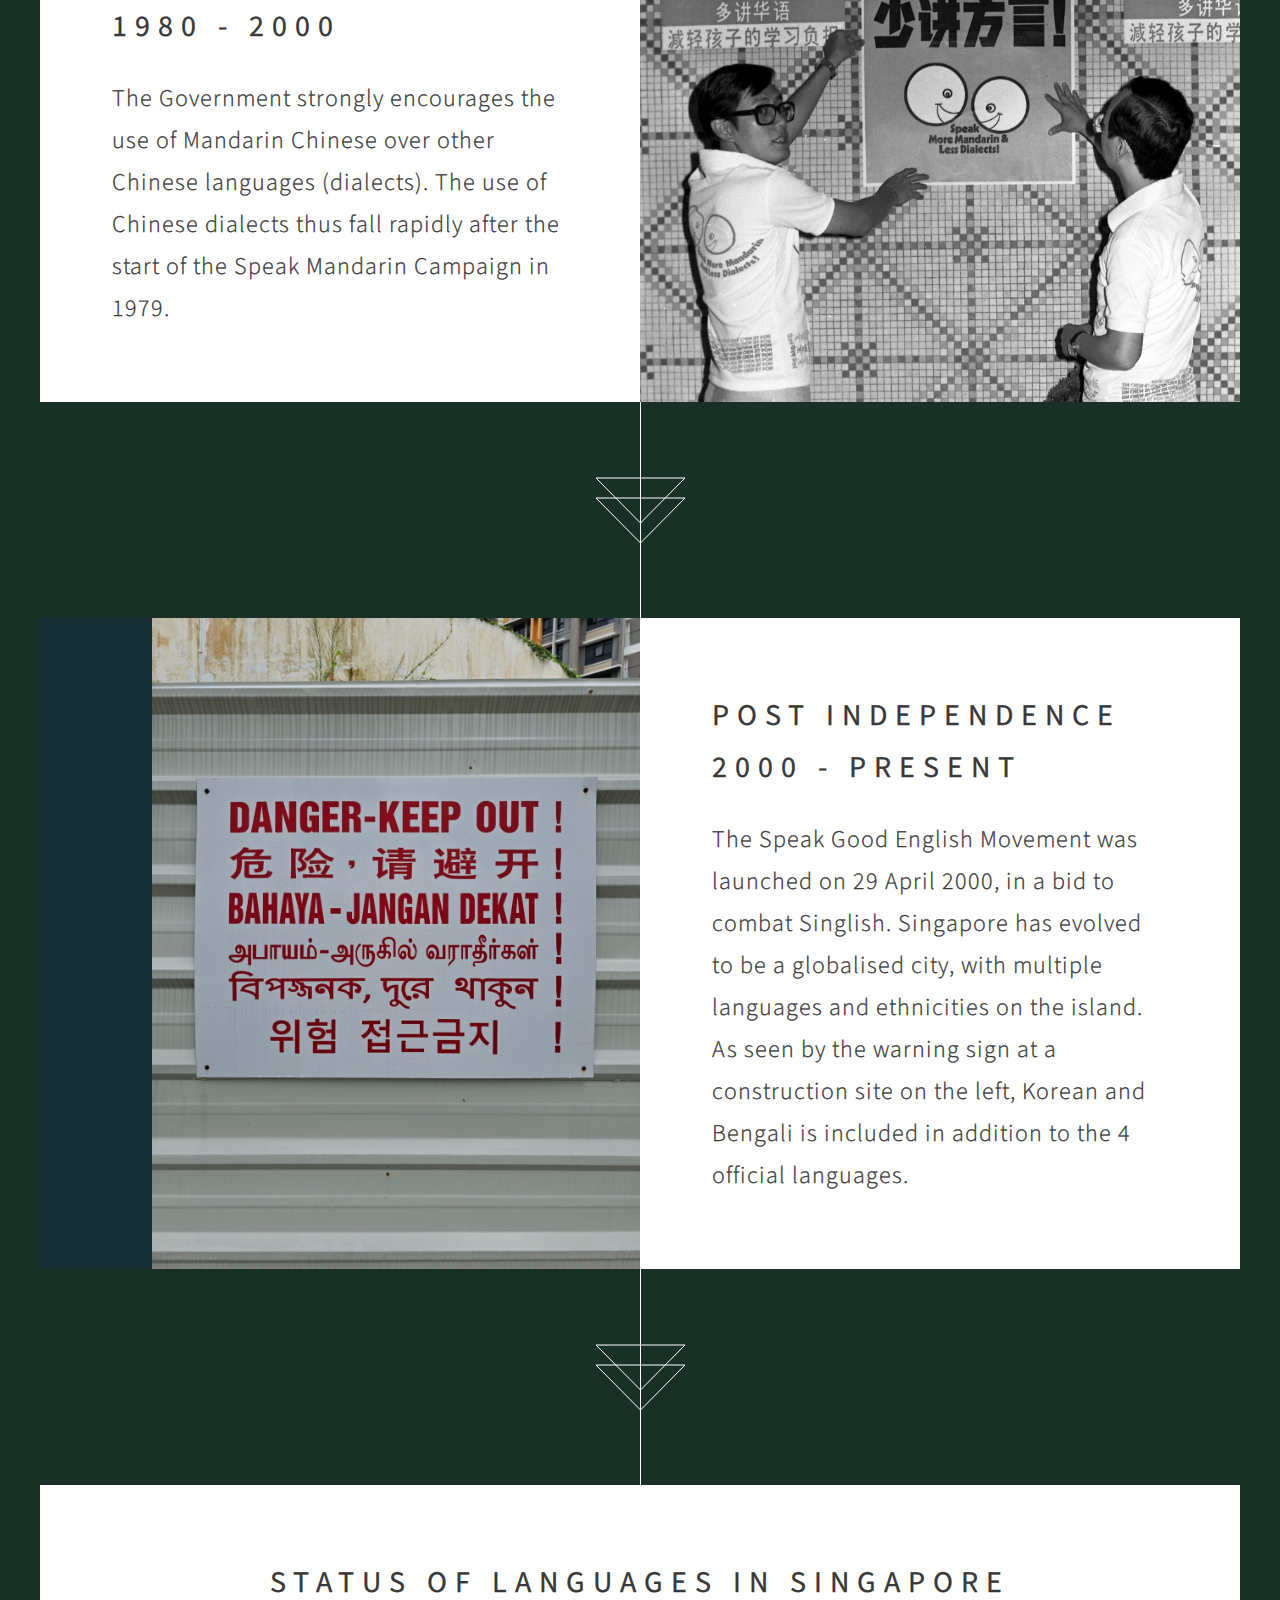
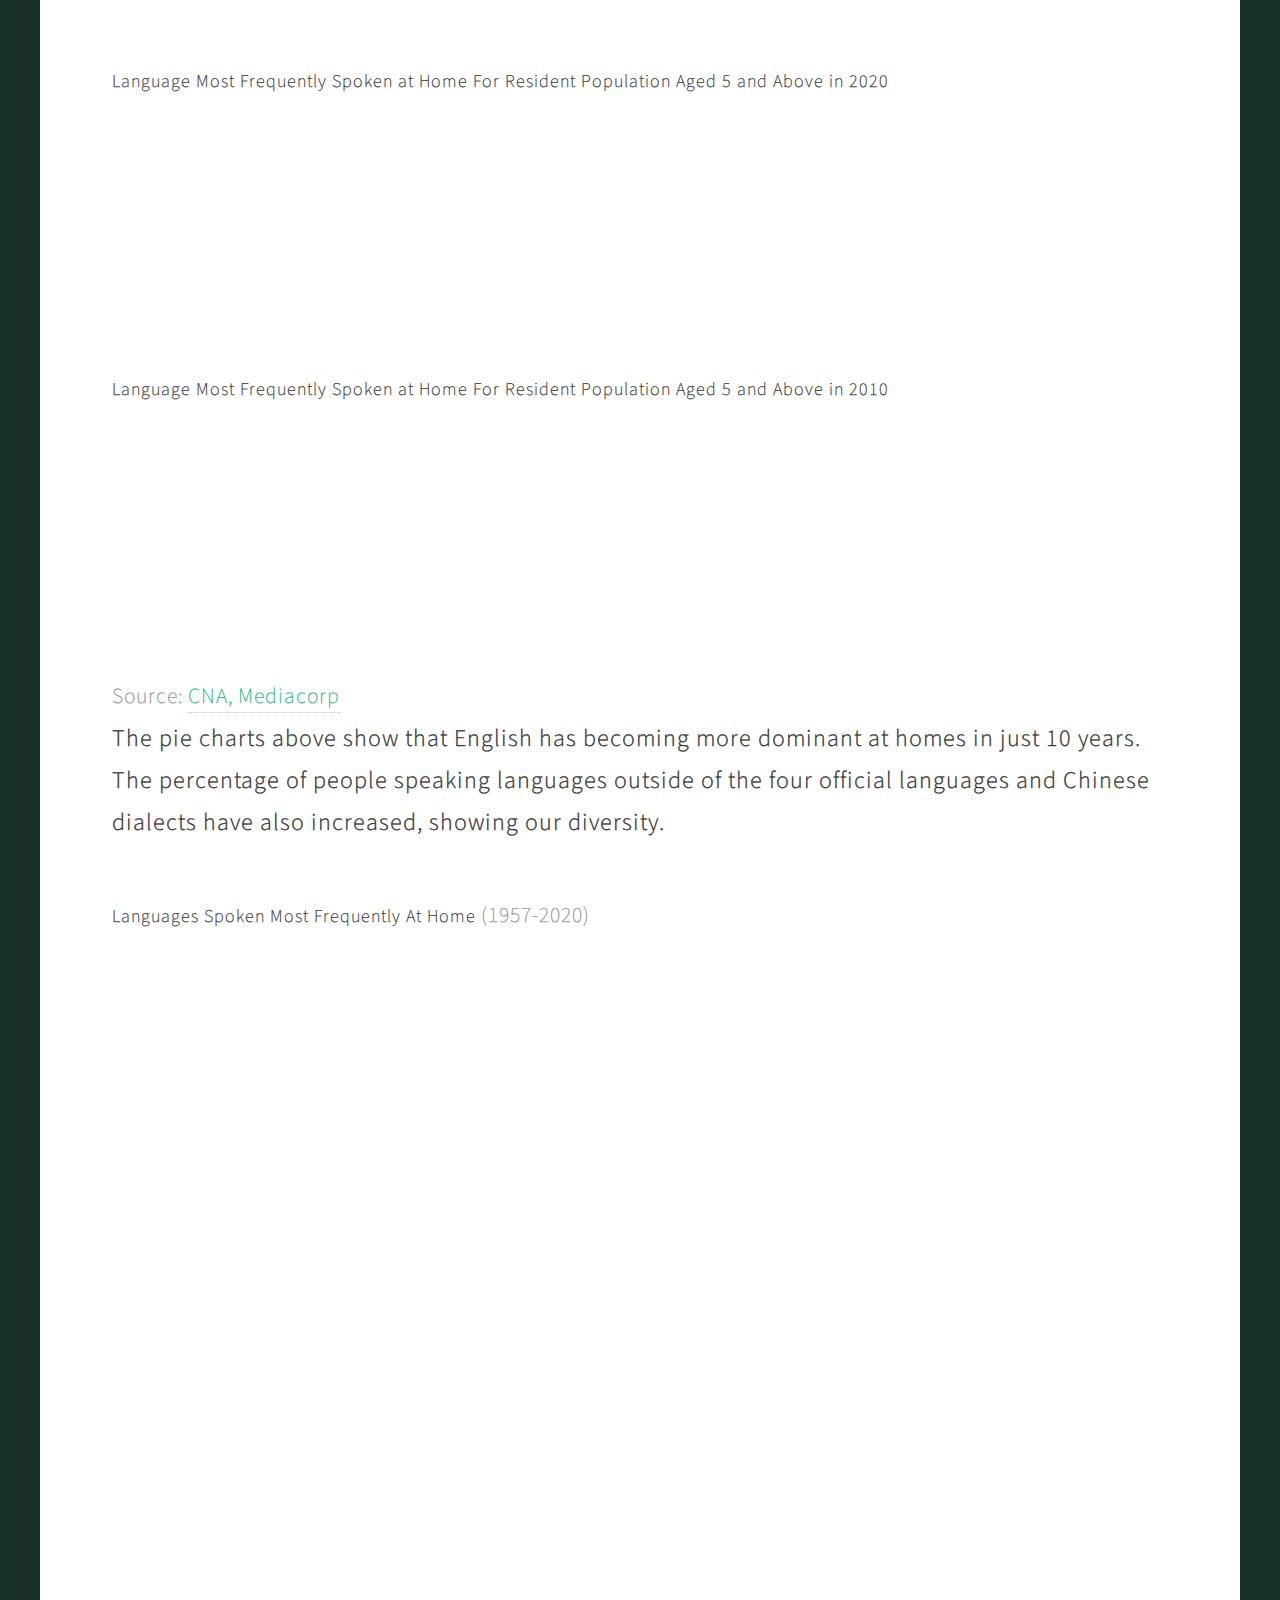
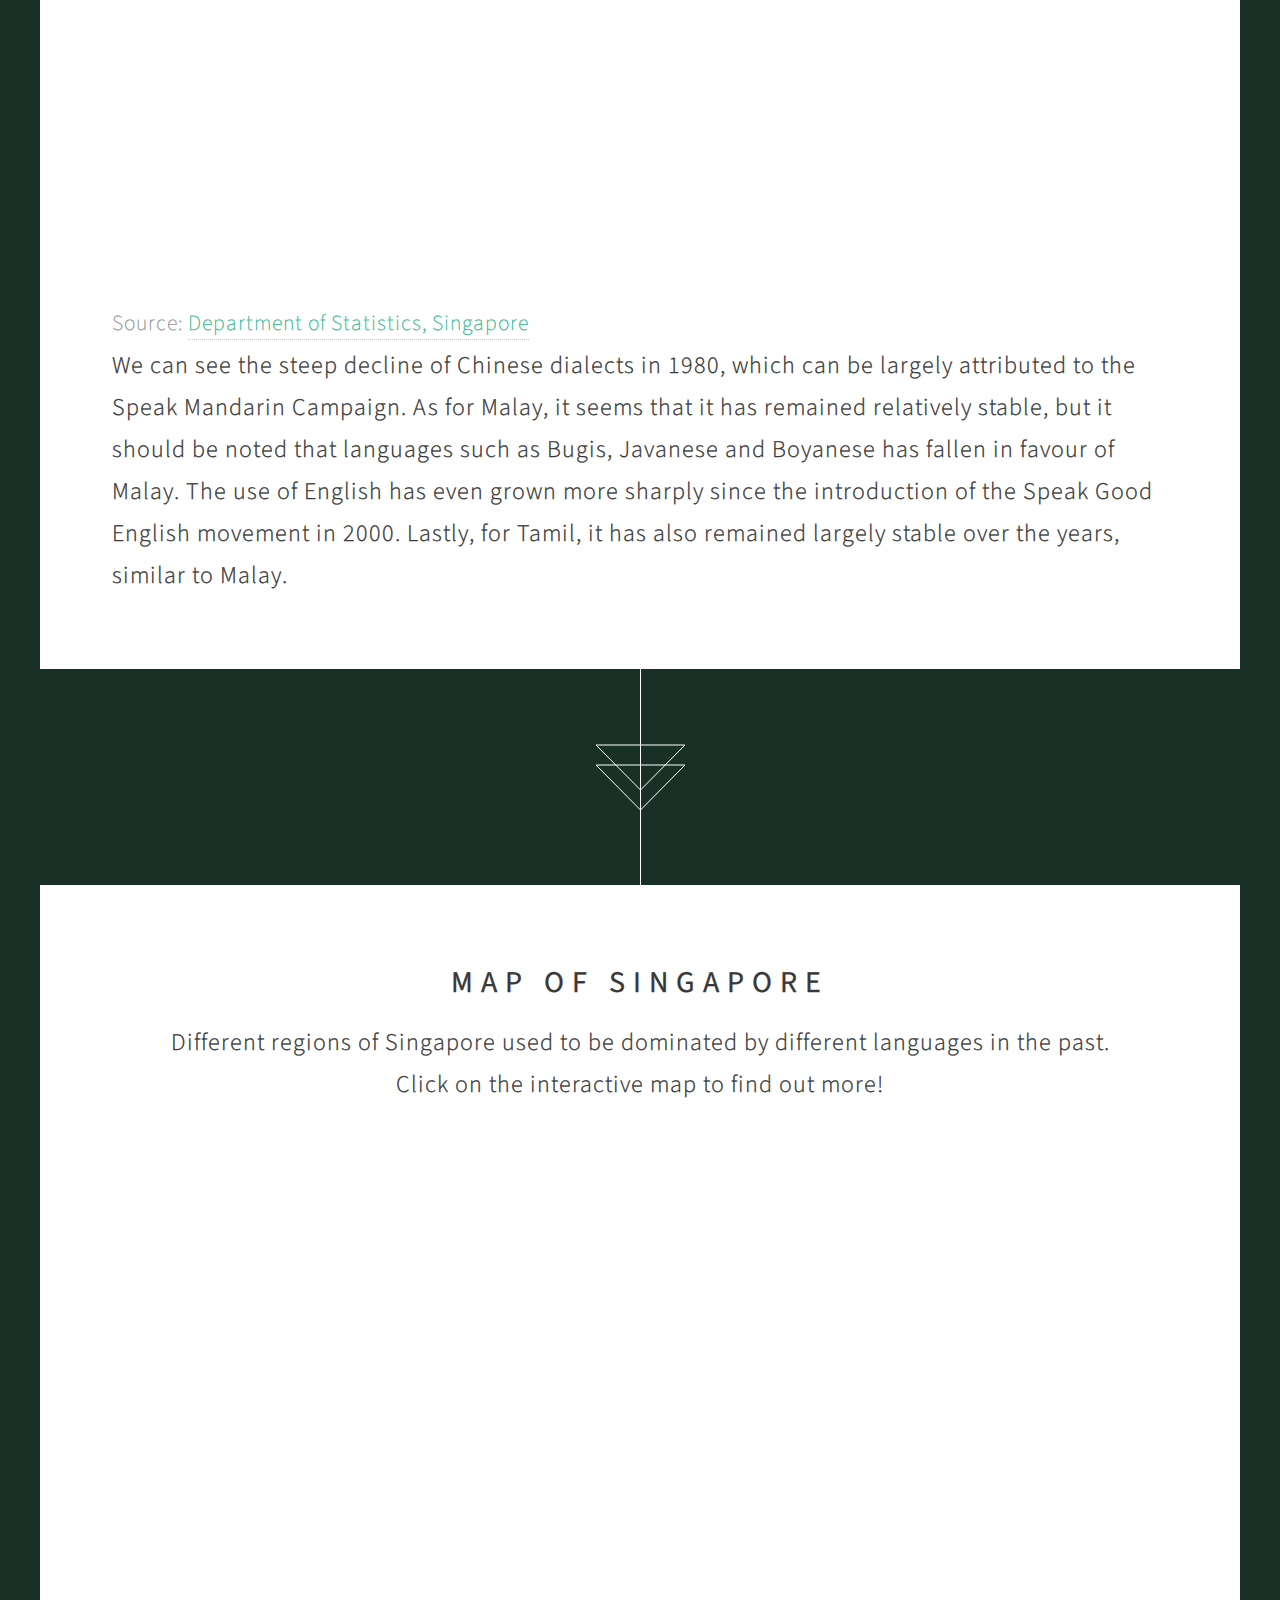
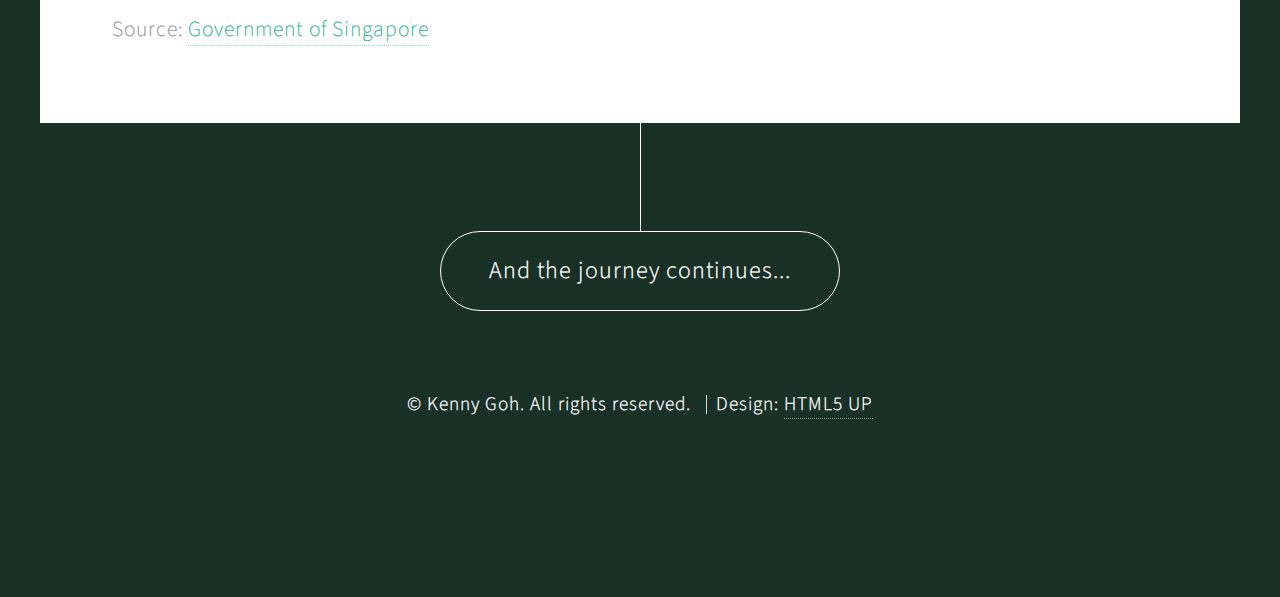
==== commit 6834c26a: "Add files via upload" ====
--- a/index.html
+++ b/index.html
@@ -12,12 +12,15 @@
 <script src="appscripts/skel.min.js"></script>
 <script src="appscripts/init.js"></script>
 <script src="https://cdnjs.cloudflare.com/ajax/libs/Chart.js/2.7.2/Chart.min.js"></script>
+<script src="https://unpkg.com/leaflet@1.7.1/dist/leaflet.js"></script>
 <link rel="stylesheet" type="text/css" href="css/appstyle.css">
 <script defer type="text/javascript" src="appscripts/main.js"></script>
-<noscript>
 <link rel="stylesheet" type="text/css" href="css/skel-noscript.css">
 <link rel="stylesheet" type="text/css" href="css/style.css">
 <link rel="stylesheet" type="text/css" href="css/appstyle.css">
+<link rel="stylesheet" type="text/css" href="css/mapstyle.css">
+<link rel="stylesheet" type="text/css" href="https://unpkg.com/leaflet@1.7.1/dist/leaflet.css">
+    
 </noscript>
 <!--[if lte IE 8]>
 <link rel="stylesheet" href="css/ie/v8.css">
@@ -133,43 +136,29 @@
 <article class="container box style3">
   <header>
     <h2> Map of Singapore</h2>
-    <p>Different regions of Singapore used to be dominated by <br>
-      different languages in the past. <br>
+    <p>Different regions of Singapore used to be dominated by different languages in the past. <br>
       Click on the interactive map to find out more! <br>
-    (an interactive map will be placed below)</p>
   </header>
-  <form action="#">
-    <div class="row half">
-      <div class="6u">
-        <input type="text" class="text" name="name" placeholder="Name">
-      </div>
-      <div class="6u">
-        <input type="text" class="text" name="email" placeholder="Email">
-      </div>
-    </div>
-    <div class="row half">
-      <div class="12u">
-        <textarea name="message" placeholder="Message"></textarea>
-      </div>
-    </div>
-    <div class="row">
-      <div class="12u">
-        <ul class="actions">
-          <li><a href="#" class="button form">Send Message</a></li>
-        </ul>
-      </div>
-    </div>
-  </form>
+  <body>
+    
+    <div id="a1">
+
+    <!-- Add a map <div> element:  -->
+        <div id="map"></div>
+        <script src="https://code.jquery.com/jquery-3.6.0.min.js"></script>
+        <script src="appscripts/Singapore_Population_2017.geojson"></script>
+        <script src="appscripts/map.js"></script> </div>
+
+    
+</body>
+<br>
+    <g2>Source: <a href="https://www.gov.sg/article/hdbs-ethnic-integration-policy-why-it-still-matters">  Government of Singapore </a></g2>
+  </body>
 </article>
 <section id="footer">
-  <ul class="icons">
-    <li><a href="#" class="icon icon-twitter solo"><span>Twitter</span></a></li>
-    <li><a href="#" class="icon icon-facebook solo"><span>Facebook</span></a></li>
-    <li><a href="#" class="icon icon-google-plus solo"><span>Google+</span></a></li>
-    <li><a href="#" class="icon icon-pinterest solo"><span>Pinterest</span></a></li>
-    <li><a href="#" class="icon icon-dribbble solo"><span>Dribbble</span></a></li>
-    <li><a href="#" class="icon icon-linkedin solo"><span>LinkedIn</span></a></li>
-  </ul>
+    <ul class="icons">
+      <li> And the journey continues... </li>
+    </ul>
   <div class="copyright">
     <ul class="menu">
       <li>&copy; Kenny Goh. All rights reserved.</li>
--- a/css/mapstyle.css
+++ b/css/mapstyle.css
@@ -0,0 +1,15 @@
+#a1 {
+    font-family: 'Segoe UI', Tahoma, Geneva, Verdana, sans-serif;
+    font-size: small;
+    color: rgb(0, 0, 0);
+    text-align: center;
+    text-decoration: underline;
+    font-family: 'Segoe UI', Tahoma, Geneva, Verdana, sans-serif; 
+}
+
+        /* Style the map div so it has a defined height: */ 
+#map {
+    height: 400px;
+    width: 700px;
+    margin: auto;
+}
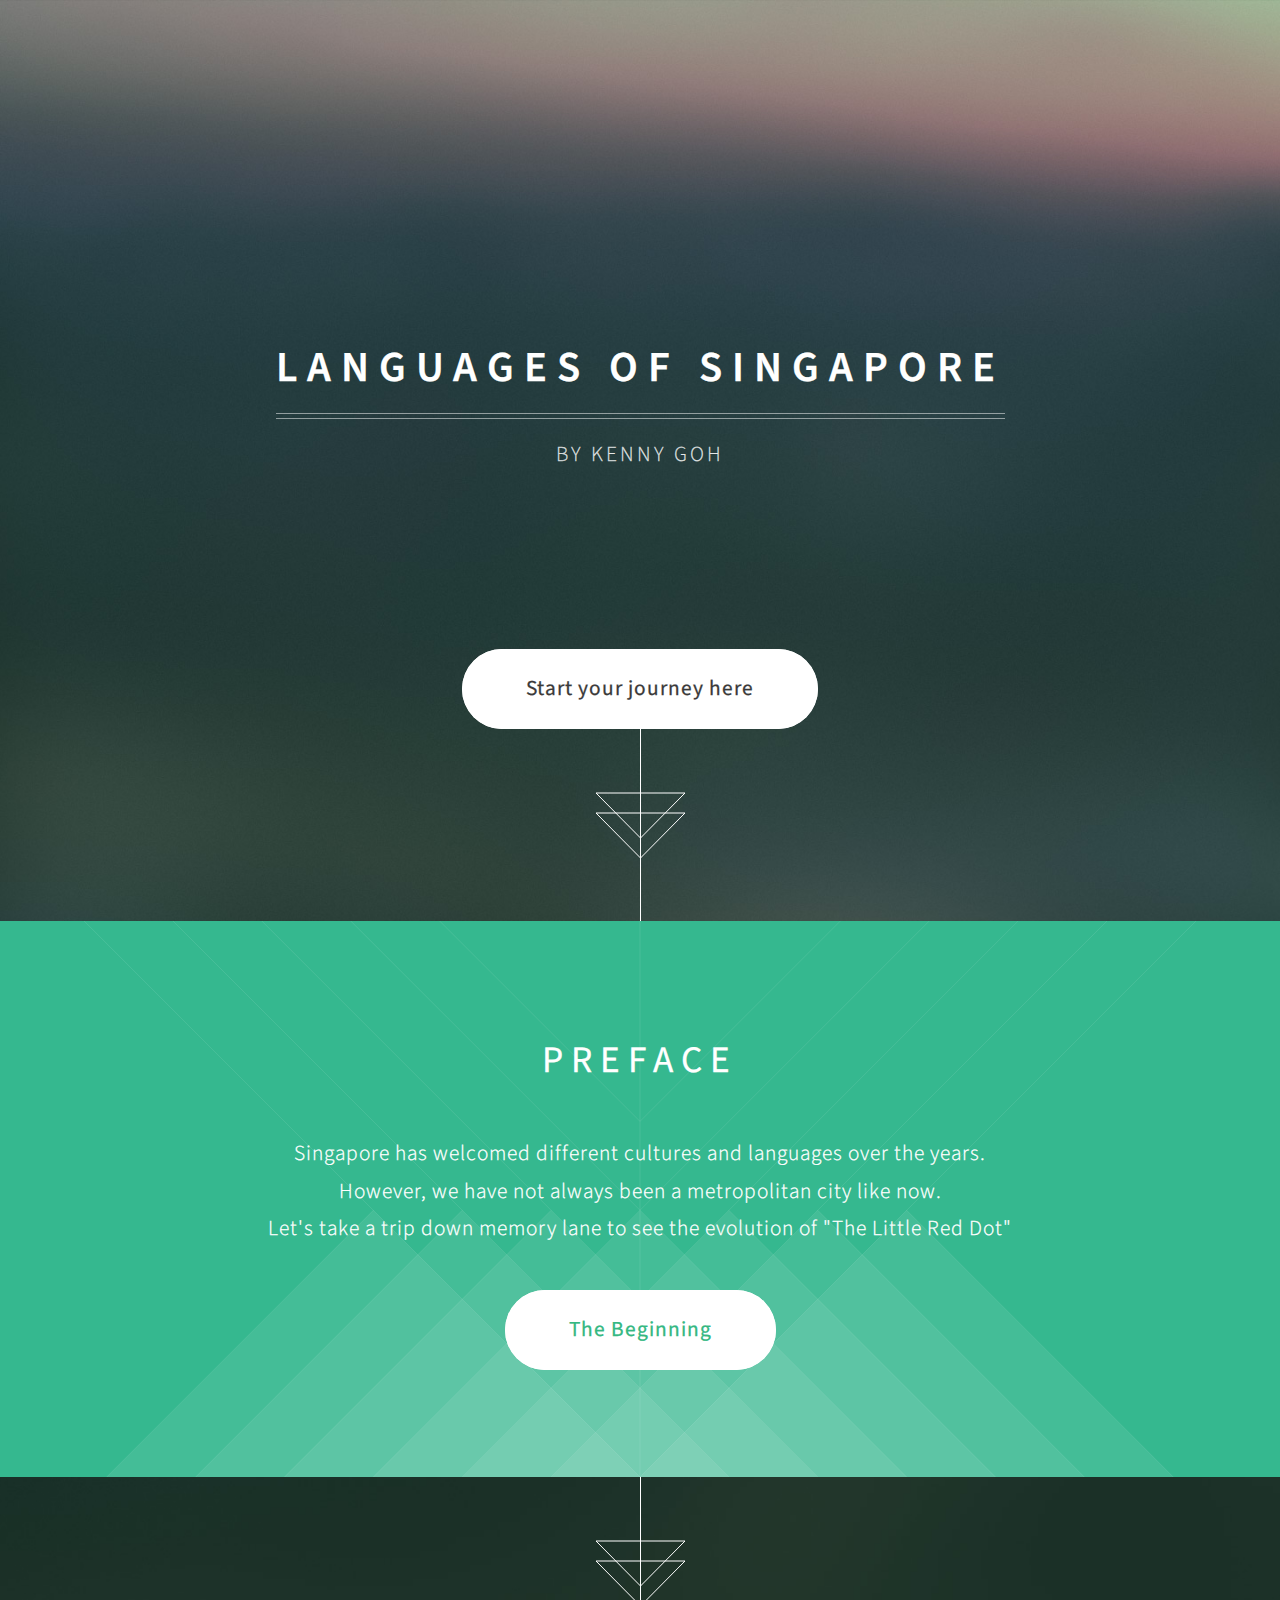
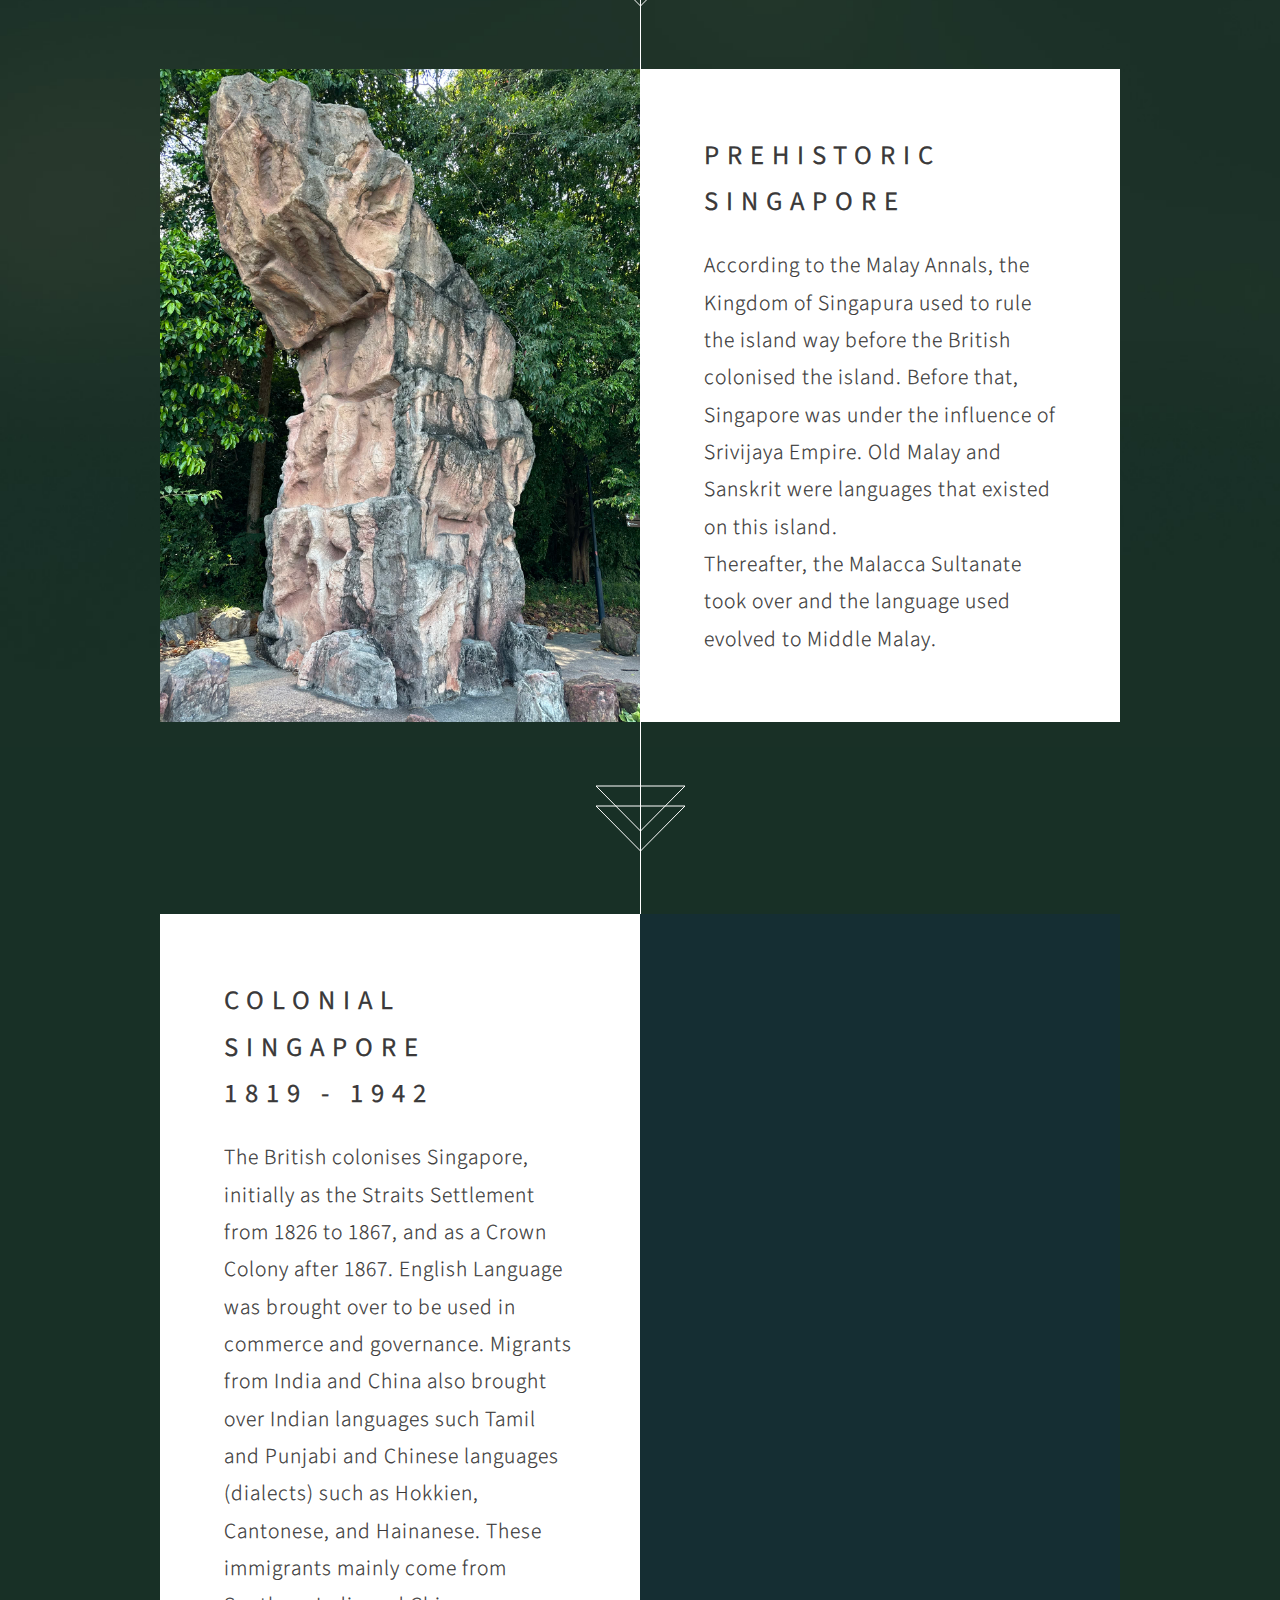
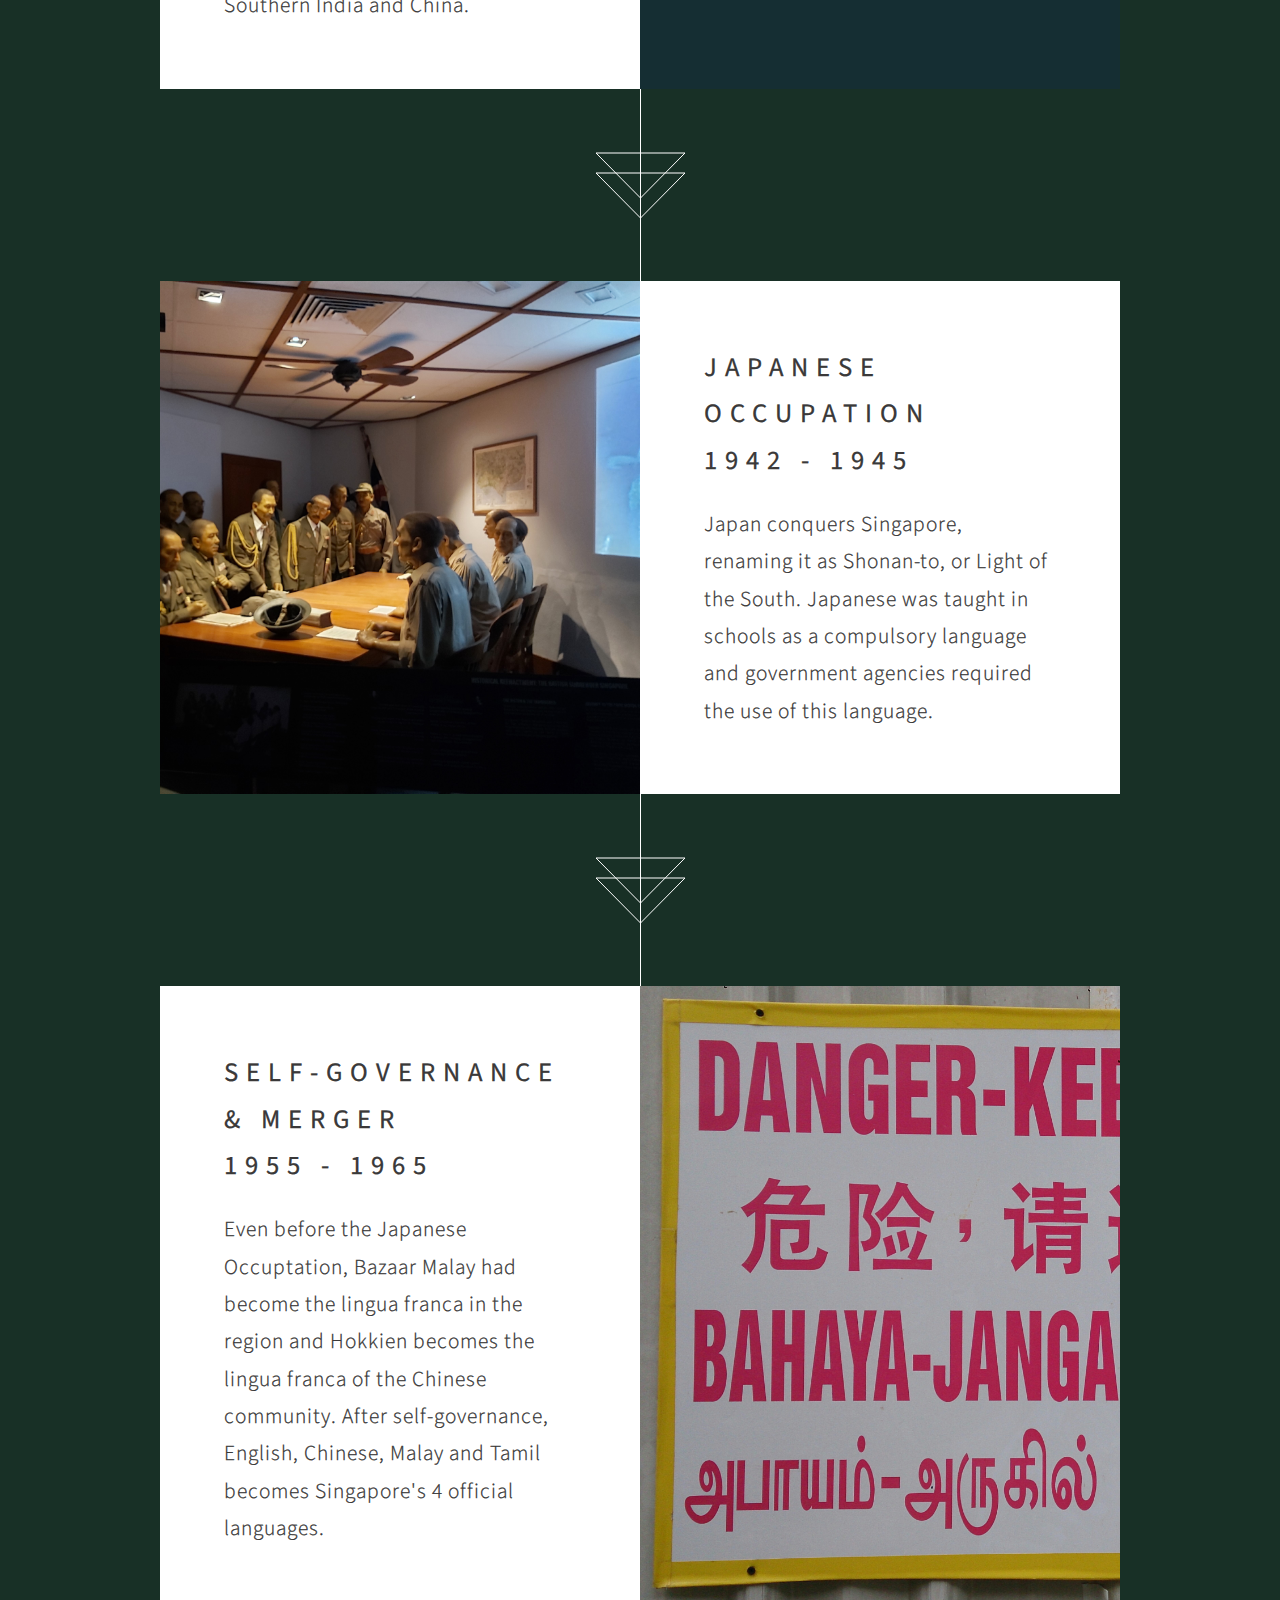
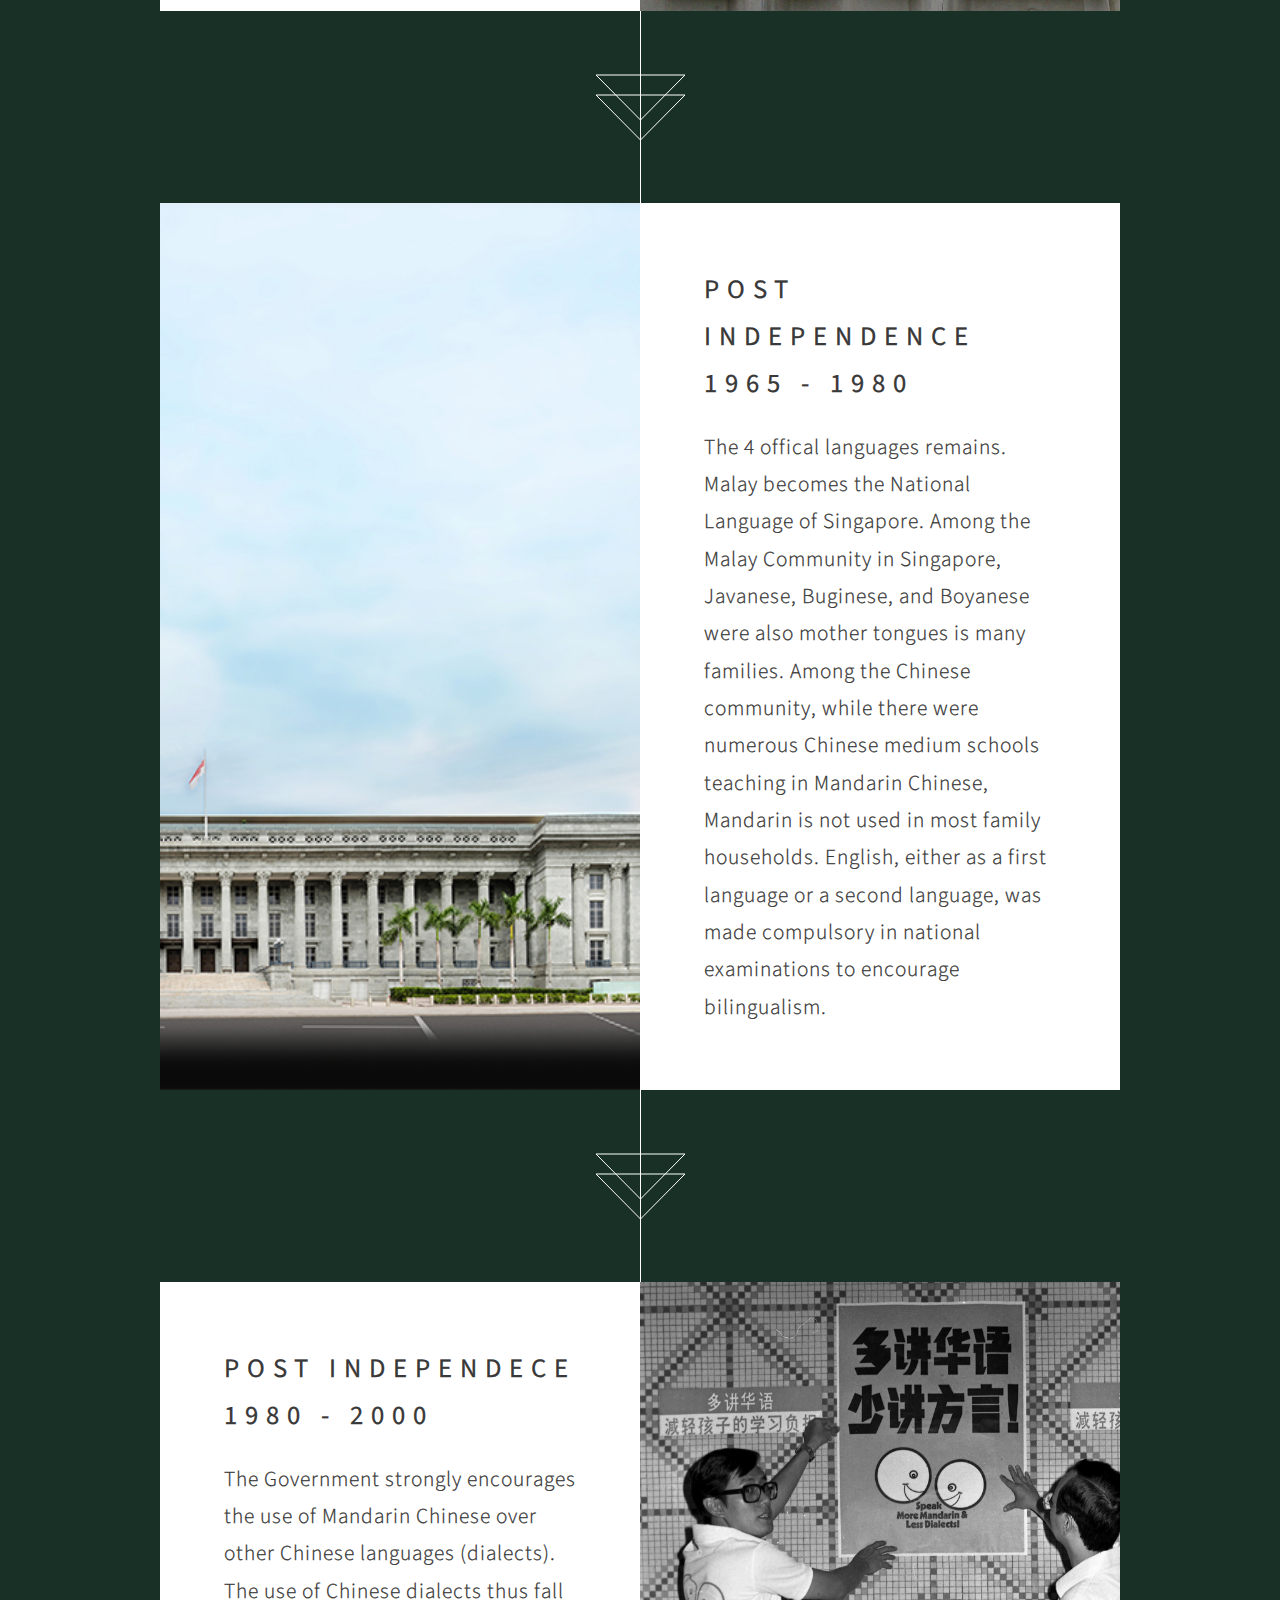
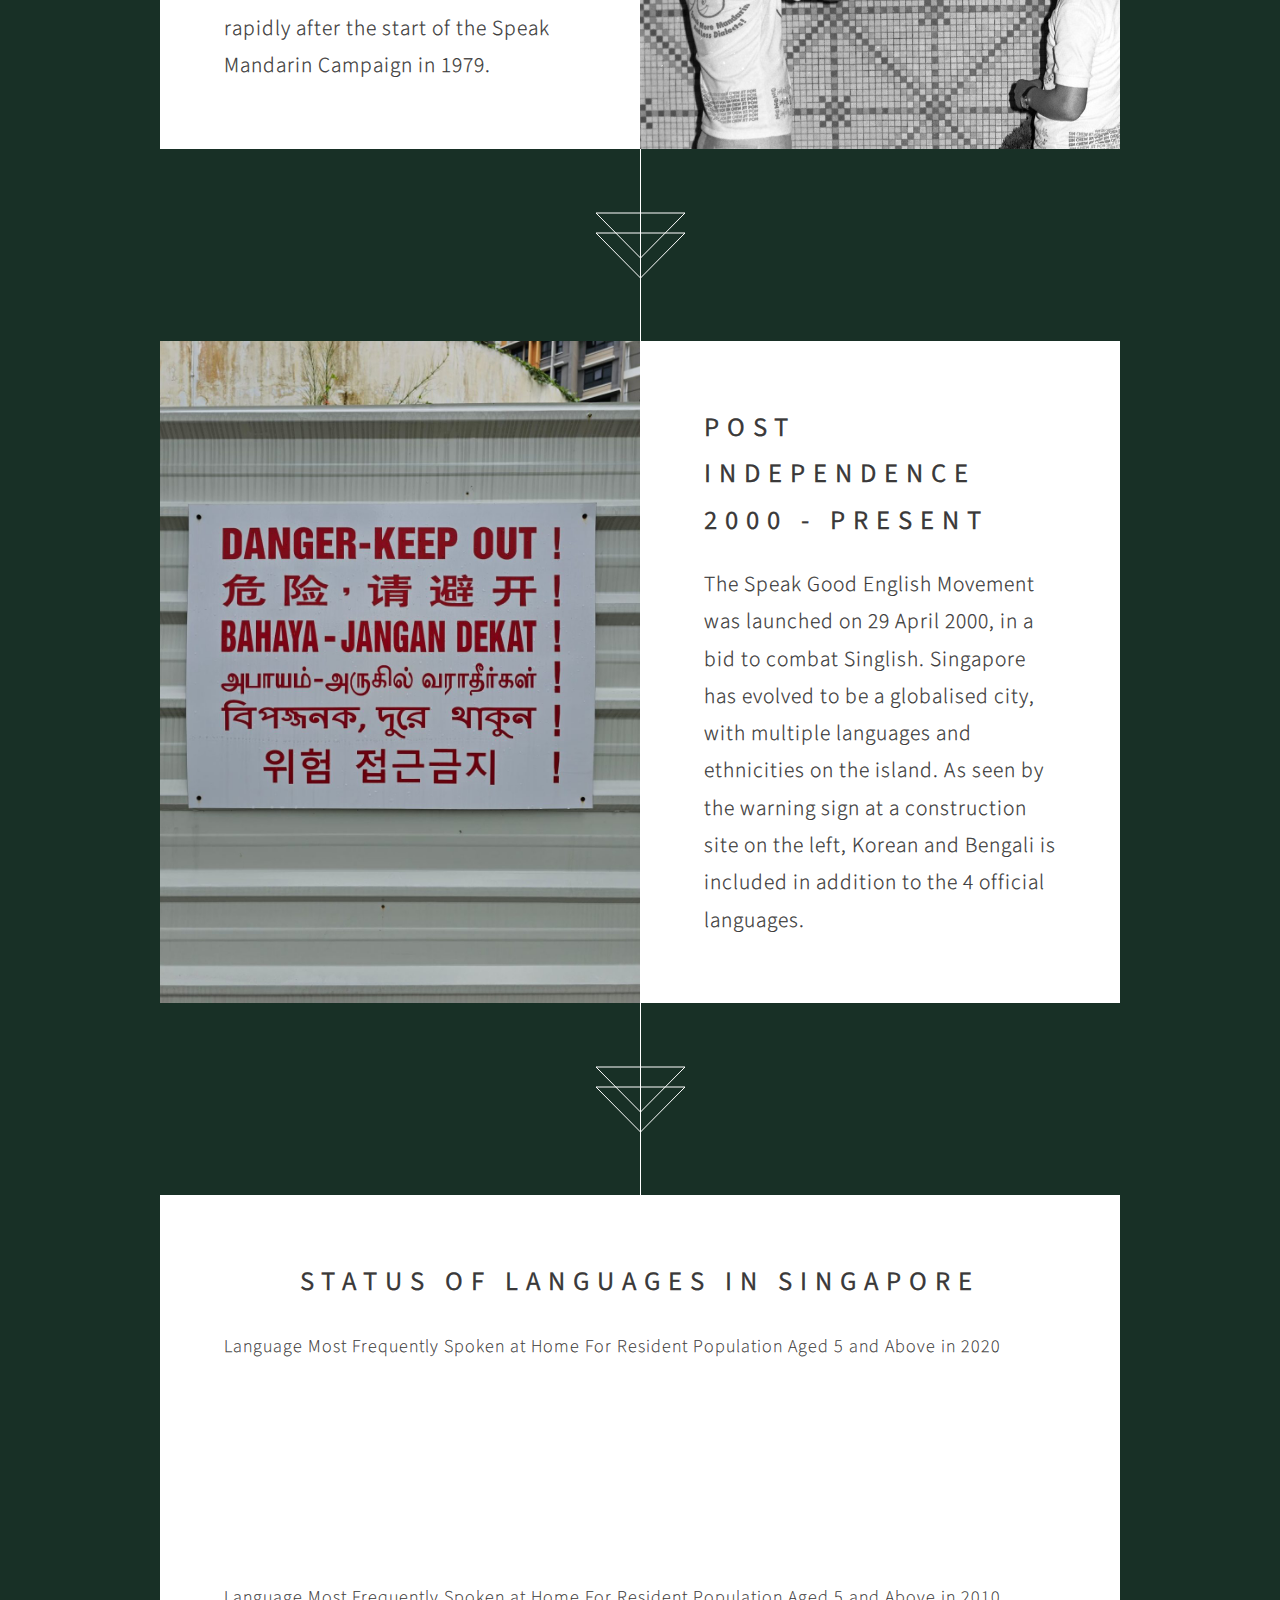
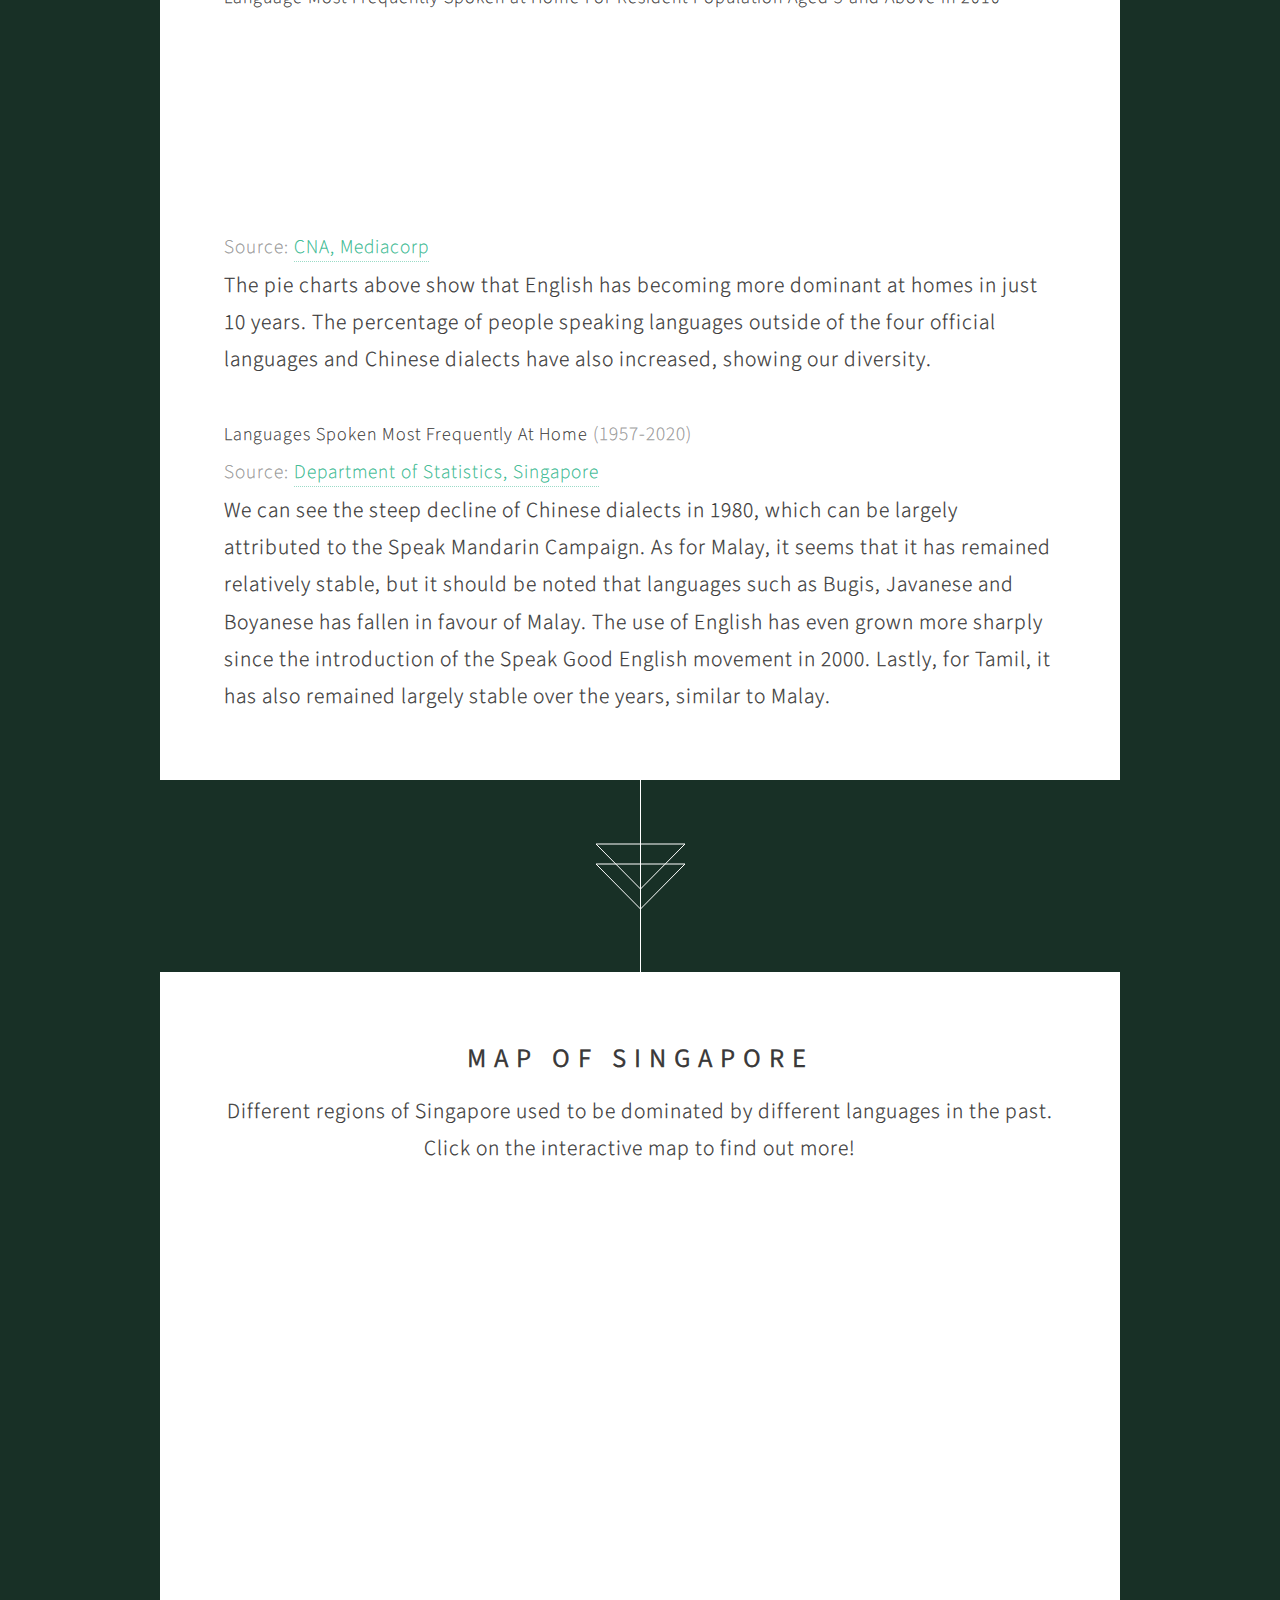
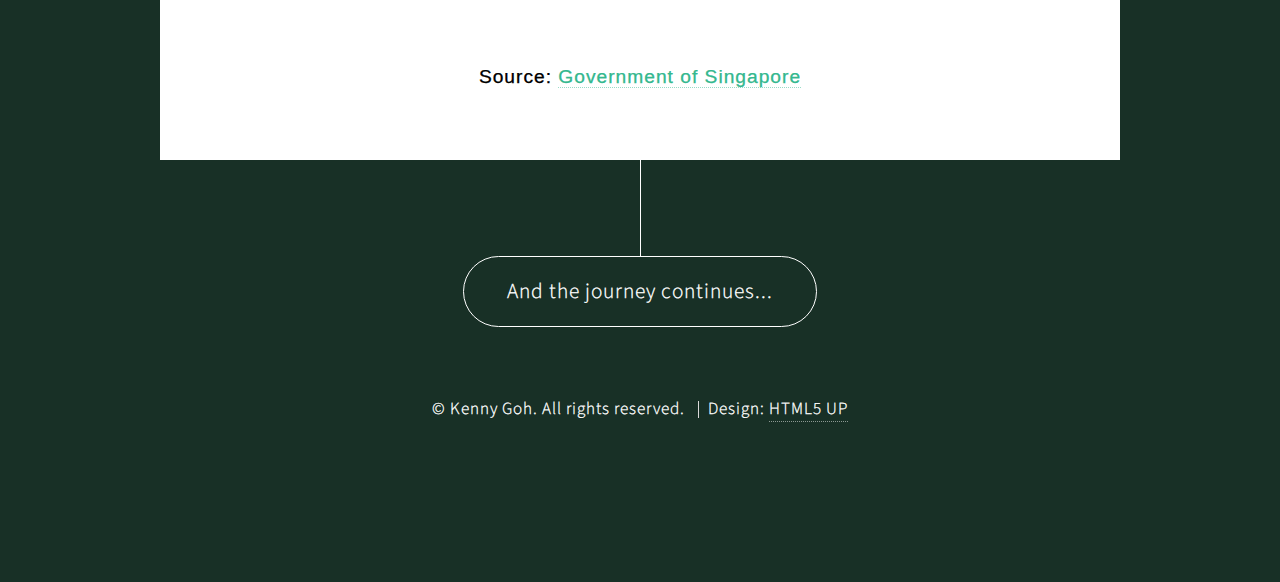
==== commit ff046a29: "Add files via upload" ====
--- a/index.html
+++ b/index.html
@@ -7,21 +7,20 @@
 <!--[if lte IE 8]>
 <script src="css/ie/html5shiv.js"></script>
 <![endif]-->
-<script src="appscripts/jquery.min.js"></script>
-<script src="appscripts/jquery.poptrox-2.2.js"></script>
-<script src="appscripts/skel.min.js"></script>
-<script src="appscripts/init.js"></script>
-<script src="https://cdnjs.cloudflare.com/ajax/libs/Chart.js/2.7.2/Chart.min.js"></script>
-<script src="https://unpkg.com/leaflet@1.7.1/dist/leaflet.js"></script>
-<link rel="stylesheet" type="text/css" href="css/appstyle.css">
-<script defer type="text/javascript" src="appscripts/main.js"></script>
 <link rel="stylesheet" type="text/css" href="css/skel-noscript.css">
 <link rel="stylesheet" type="text/css" href="css/style.css">
 <link rel="stylesheet" type="text/css" href="css/appstyle.css">
 <link rel="stylesheet" type="text/css" href="css/mapstyle.css">
 <link rel="stylesheet" type="text/css" href="https://unpkg.com/leaflet@1.7.1/dist/leaflet.css">
-    
-</noscript>
+<script src="appscripts/jquery.min.js"></script>
+<script src="appscripts/jquery.poptrox-2.2.js"></script>
+<script src="appscripts/skel.min.js"></script>
+<script src="appscripts/init.js"></script>
+<script defer type="text/javascript" src="https://cdnjs.cloudflare.com/ajax/libs/Chart.js/2.7.2/Chart.min.js"></script>
+<script defer type="text/javascript" src="https://unpkg.com/leaflet@1.7.1/dist/leaflet.js"></script>
+<script defer type="text/javascript" src="appscripts/main.js"></script>
+<script defer type="text/javascript" src="appscripts/map.js"></script> 
+<!-- <script defer type="text/javascript" src="https://code.jquery.com/jquery-3.6.0.min.js"></script> -->
 <!--[if lte IE 8]>
 <link rel="stylesheet" href="css/ie/v8.css">
 <![endif]-->
@@ -127,7 +126,7 @@
   <body>
       <div class="wrapper">
         <g1>Languages Spoken Most Frequently At Home </g1> <g2>(1957-2020)</g2>
-        <canvas id="myChart" width="1600" height="900"></canvas>
+        <canvas id="myChart" width="80" height="40"></canvas>
       </div>
       <g2>Source: <a href="https://www.singstat.gov.sg/find-data/search-by-theme/population/education-language-spoken-and-literacy/visualising-data/home-language-of-residents-aged-5-years-and-over-dashboard"> Department of Statistics, Singapore</a></g2>
     <p> We can see the steep decline of Chinese dialects in 1980, which can be largely attributed to the Speak Mandarin Campaign. As for Malay, it seems that it has remained relatively stable, but it should be noted that languages such as Bugis, Javanese and Boyanese has fallen in favour of Malay. The use of English has even grown more sharply since the introduction of the Speak Good English movement in 2000. Lastly, for Tamil, it has also remained largely stable over the years, similar to Malay. </p>
@@ -141,19 +140,12 @@
   </header>
   <body>
     
-    <div id="a1">
-
+    <div id="a1"> 
     <!-- Add a map <div> element:  -->
         <div id="map"></div>
-        <script src="https://code.jquery.com/jquery-3.6.0.min.js"></script>
-        <script src="appscripts/Singapore_Population_2017.geojson"></script>
-        <script src="appscripts/map.js"></script> </div>
+        <br> Source: <a href="https://www.gov.sg/article/hdbs-ethnic-integration-policy-why-it-still-matters">  Government of Singapore </a>
+      </body></div>
 
-    
-</body>
-<br>
-    <g2>Source: <a href="https://www.gov.sg/article/hdbs-ethnic-integration-policy-why-it-still-matters">  Government of Singapore </a></g2>
-  </body>
 </article>
 <section id="footer">
     <ul class="icons">
--- a/css/appstyle.css
+++ b/css/appstyle.css
@@ -1,4 +1,4 @@
-.wrapper {
+#wrapper {
   max-width: 1200px;
   margin: 50px auto;
 }
@@ -16,4 +16,13 @@
   text-align: center;
 }
 
+#canvas {
+  padding-left: 0;
+  padding-right: 0;
+  margin-left: auto;
+  margin-right: auto;
+  display: block;
+  width: 800px;
+}
 
+
--- a/css/mapstyle.css
+++ b/css/mapstyle.css
@@ -1,10 +1,8 @@
 #a1 {
     font-family: 'Segoe UI', Tahoma, Geneva, Verdana, sans-serif;
-    font-size: small;
+    font-size: 0.9em;
     color: rgb(0, 0, 0);
     text-align: center;
-    text-decoration: underline;
-    font-family: 'Segoe UI', Tahoma, Geneva, Verdana, sans-serif; 
 }
 
         /* Style the map div so it has a defined height: */ 
@@ -13,3 +11,9 @@
     width: 700px;
     margin: auto;
 }
+
+.leaflet-popup-content {
+    background-color: #fff;
+    font-family: 'Tahoma', Geneva, Verdana, sans-serif;
+    font-size: 10px;
+  }